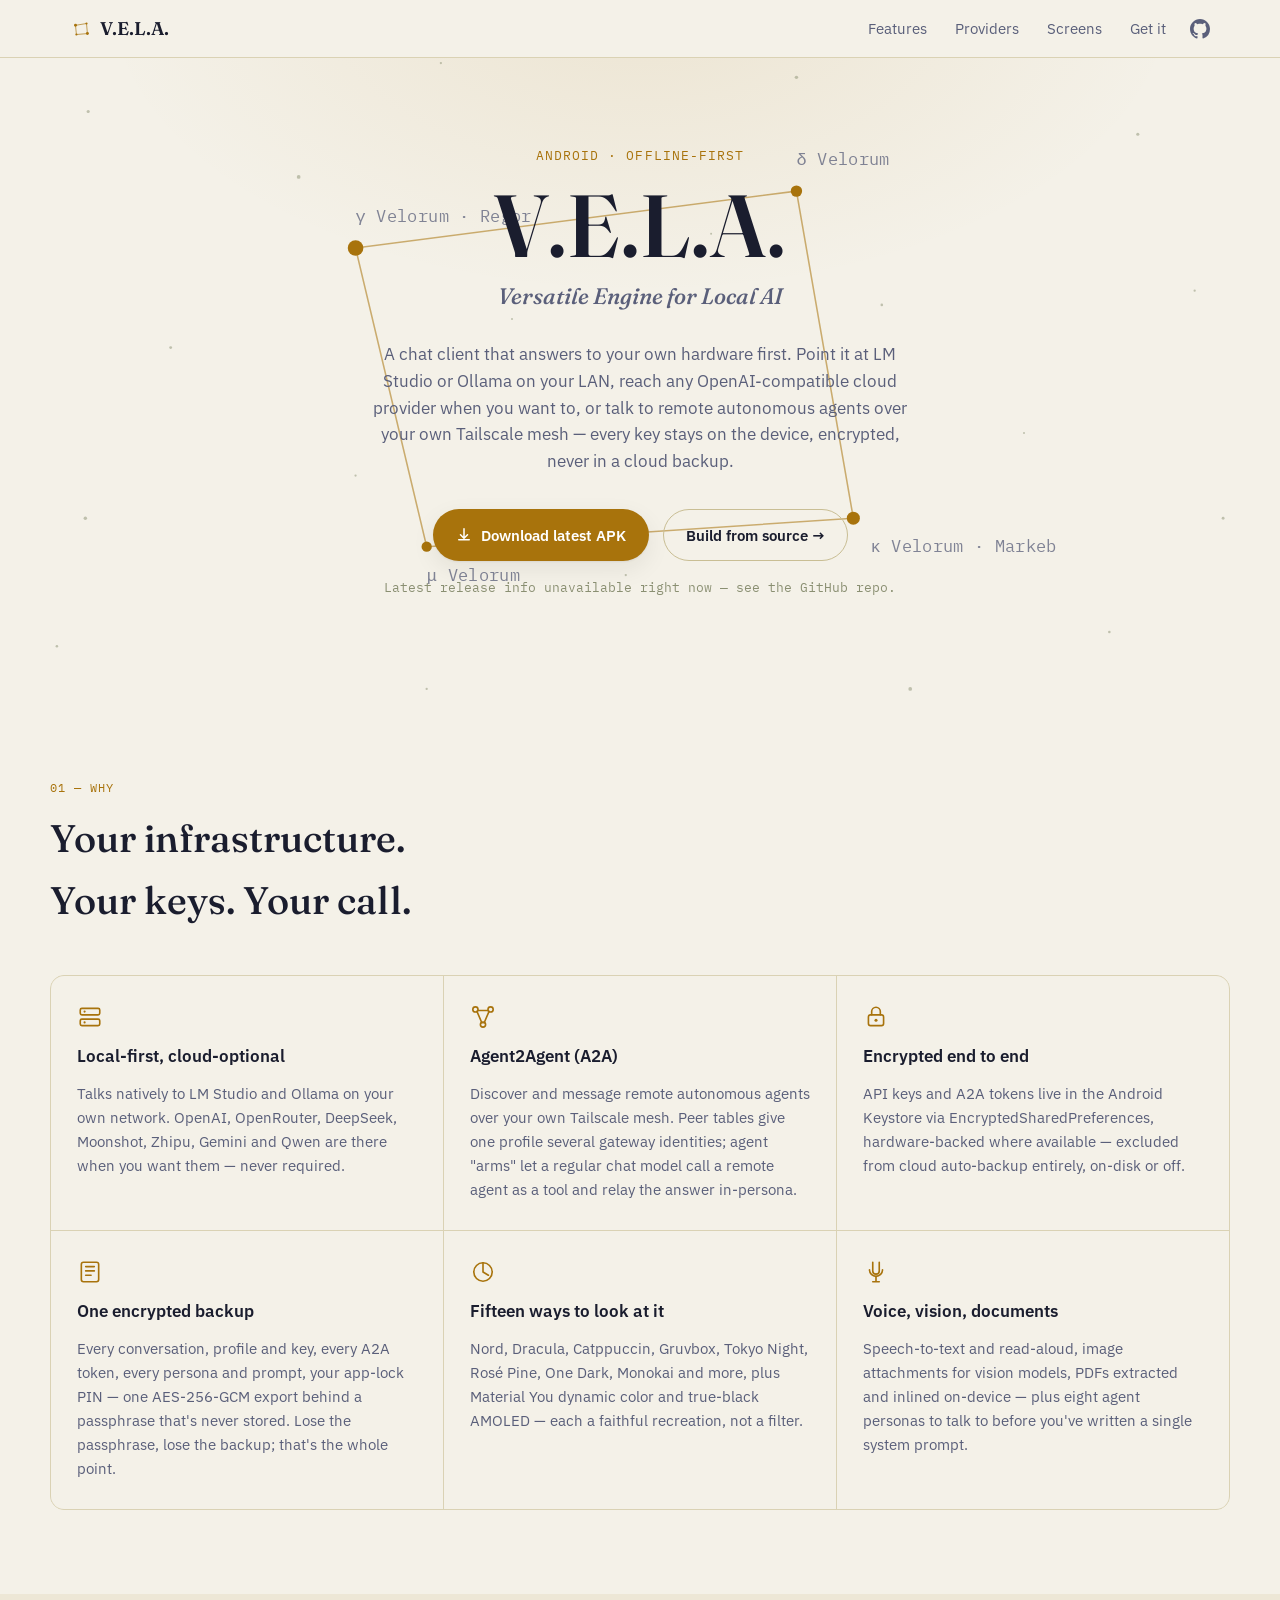
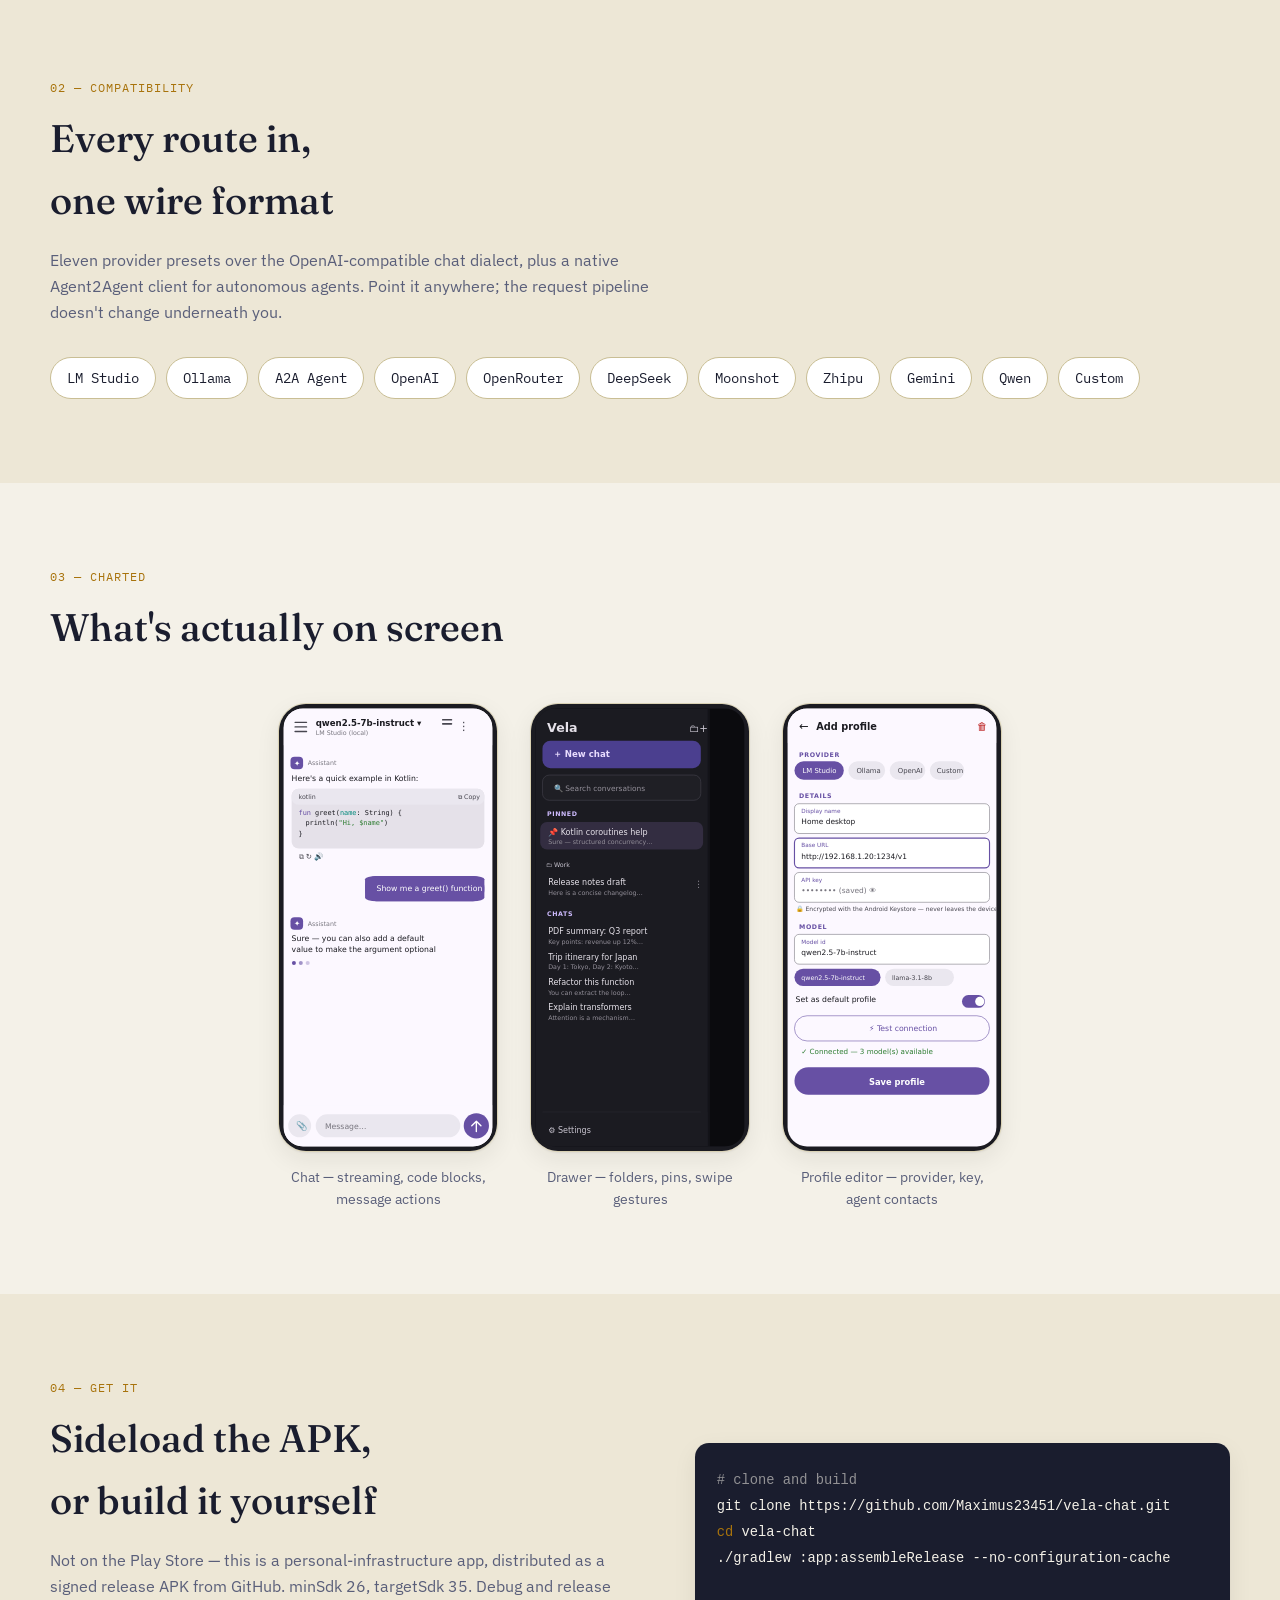
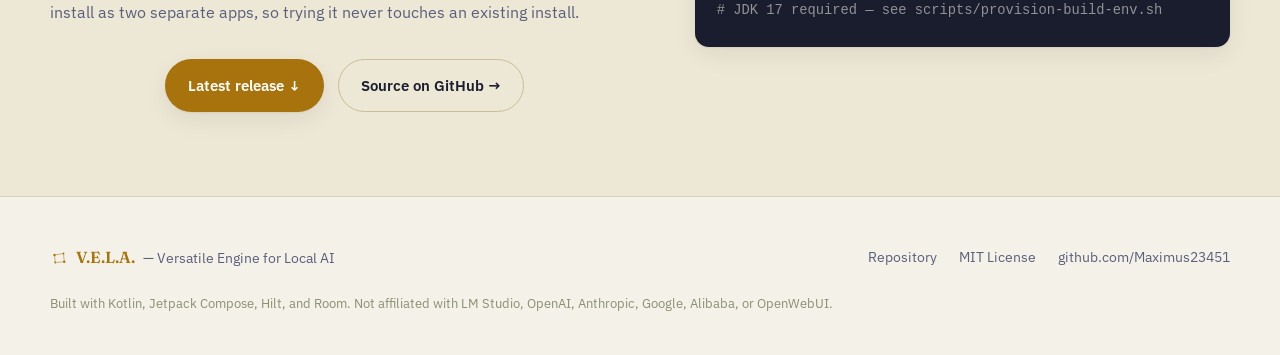
==== index.html @ 3fe71f76 "V.E.L.A. landing page Vanilla HTML/CSS/JS, no framework, no build step. Live GitHub release data fet" ====
<!DOCTYPE html>
<html lang="en">
<head>
<meta charset="UTF-8">
<meta name="viewport" content="width=device-width, initial-scale=1.0">
<title>V.E.L.A.</title>
<meta name="description" content="An offline-first Android chat client for LM Studio, Ollama, and any OpenAI-compatible or Agent2Agent server — with Tailscale mesh discovery and no cloud dependency required.">
<link rel="icon" href="data:image/svg+xml,%3Csvg xmlns='http://www.w3.org/2000/svg' viewBox='0 0 32 32'%3E%3Crect width='32' height='32' rx='7' fill='%230A0E1A'/%3E%3Ccircle cx='9' cy='11' r='2.1' fill='%23E8B84B'/%3E%3Ccircle cx='23' cy='9' r='1.6' fill='%23E8B84B'/%3E%3Ccircle cx='24' cy='22' r='2.1' fill='%23E8B84B'/%3E%3Ccircle cx='10' cy='23' r='1.6' fill='%23E8B84B'/%3E%3Cpath d='M9 11 L23 9 M23 9 L24 22 M24 22 L10 23 M10 23 L9 11' stroke='%23E8B84B' stroke-width='1' opacity='0.7'/%3E%3C/svg%3E">
<link rel="preconnect" href="https://fonts.googleapis.com">
<link rel="preconnect" href="https://fonts.gstatic.com" crossorigin>
<link href="https://fonts.googleapis.com/css2?family=Fraunces:ital,opsz,wght@0,9..144,400;0,9..144,500;0,9..144,600;1,9..144,500&family=IBM+Plex+Sans:wght@400;500;600&family=IBM+Plex+Mono:wght@400;500&display=swap" rel="stylesheet">
<link rel="stylesheet" href="css/style.css">
</head>
<body>

<a class="skip-link" href="#main">Skip to content</a>

<header class="topbar">
  <div class="topbar-inner">
    <a class="wordmark" href="#top">
      <svg viewBox="0 0 24 24" width="22" height="22" aria-hidden="true"><circle cx="6" cy="8" r="1.6" fill="currentColor"/><circle cx="18" cy="6" r="1.2" fill="currentColor"/><circle cx="19" cy="17" r="1.6" fill="currentColor"/><circle cx="7" cy="18" r="1.2" fill="currentColor"/><path d="M6 8 L18 6 M18 6 L19 17 M19 17 L7 18 M7 18 L6 8" stroke="currentColor" stroke-width="0.9" opacity="0.8"/></svg>
      <span>V.E.L.A.</span>
    </a>
    <nav class="topnav" aria-label="Primary">
      <a href="#features">Features</a>
      <a href="#providers">Providers</a>
      <a href="#screens">Screens</a>
      <a href="#get-it">Get it</a>
    </nav>
    <a class="topbar-gh" href="https://github.com/Maximus23451/vela-chat" aria-label="View source on GitHub">
      <svg viewBox="0 0 16 16" width="20" height="20" aria-hidden="true"><path fill="currentColor" d="M8 0C3.58 0 0 3.58 0 8c0 3.54 2.29 6.53 5.47 7.59.4.07.55-.17.55-.38 0-.19-.01-.82-.01-1.49-2.01.37-2.53-.49-2.69-.94-.09-.23-.48-.94-.82-1.13-.28-.15-.68-.52-.01-.53.63-.01 1.08.58 1.23.82.72 1.21 1.87.87 2.33.66.07-.52.28-.87.51-1.07-1.78-.2-3.64-.89-3.64-3.95 0-.87.31-1.59.82-2.15-.08-.2-.36-1.02.08-2.12 0 0 .67-.21 2.2.82.64-.18 1.32-.27 2-.27.68 0 1.36.09 2 .27 1.53-1.04 2.2-.82 2.2-.82.44 1.1.16 1.92.08 2.12.51.56.82 1.27.82 2.15 0 3.07-1.87 3.75-3.65 3.95.29.25.54.73.54 1.48 0 1.07-.01 1.93-.01 2.2 0 .21.15.46.55.38A8.01 8.01 0 0 0 16 8c0-4.42-3.58-8-8-8Z"/></svg>
    </a>
  </div>
</header>

<main id="main">

  <section class="hero" id="top">
    <div class="hero-sky" aria-hidden="true">
      <svg viewBox="0 0 900 560" class="constellation" preserveAspectRatio="xMidYMid slice">
        <g class="bg-stars">
          <circle cx="62" cy="94" r="1.1"/><circle cx="140" cy="48" r="0.9"/><circle cx="210" cy="140" r="1.3"/>
          <circle cx="310" cy="60" r="0.8"/><circle cx="420" cy="30" r="1"/><circle cx="560" cy="70" r="1.2"/>
          <circle cx="700" cy="40" r="0.9"/><circle cx="800" cy="110" r="1.1"/><circle cx="840" cy="220" r="0.8"/>
          <circle cx="120" cy="260" r="1"/><circle cx="60" cy="380" r="1.2"/><circle cx="40" cy="470" r="0.9"/>
          <circle cx="150" cy="510" r="1.1"/><circle cx="300" cy="500" r="0.8"/><circle cx="480" cy="520" r="1"/>
          <circle cx="640" cy="500" r="1.3"/><circle cx="780" cy="460" r="0.9"/><circle cx="860" cy="380" r="1"/>
          <circle cx="500" cy="180" r="0.7"/><circle cx="620" cy="230" r="0.9"/><circle cx="360" cy="240" r="0.7"/>
          <circle cx="250" cy="350" r="0.8"/><circle cx="720" cy="320" r="0.7"/><circle cx="440" cy="420" r="0.8"/>
        </g>
        <g class="asterism">
          <path class="lines" d="M 250 190 L 560 150 L 600 380 L 300 400 Z" />
          <g class="stars">
            <circle cx="250" cy="190" r="5.5" /><text x="250" y="172">γ Velorum · Regor</text>
            <circle cx="560" cy="150" r="4" /><text x="560" y="132">δ Velorum</text>
            <circle cx="600" cy="380" r="4.6" /><text x="612" y="404">κ Velorum · Markeb</text>
            <circle cx="300" cy="400" r="3.6" /><text x="300" y="424">μ Velorum</text>
          </g>
        </g>
      </svg>
    </div>

    <div class="hero-content">
      <p class="eyebrow">Android · offline-first</p>
      <h1>V.E.L.A.</h1>
      <p class="tagline">Versatile Engine for Local AI</p>
      <p class="lede">
        A chat client that answers to your own hardware first. Point it at LM Studio
        or Ollama on your LAN, reach any OpenAI-compatible cloud provider when you
        want to, or talk to remote autonomous agents over your own Tailscale mesh —
        every key stays on the device, encrypted, never in a cloud backup.
      </p>
      <div class="hero-actions">
        <a class="btn btn-primary" id="download-btn" href="https://github.com/Maximus23451/vela-chat/releases/latest">
          <svg viewBox="0 0 16 16" width="16" height="16" aria-hidden="true"><path fill="currentColor" d="M8 1a.75.75 0 0 1 .75.75v7.69l2.22-2.22a.75.75 0 1 1 1.06 1.06l-3.5 3.5a.75.75 0 0 1-1.06 0l-3.5-3.5a.75.75 0 1 1 1.06-1.06l2.22 2.22V1.75A.75.75 0 0 1 8 1ZM2 12.75a.75.75 0 0 1 .75-.75h10.5a.75.75 0 0 1 0 1.5H2.75a.75.75 0 0 1-.75-.75Z"/></svg>
          <span id="download-label">Download latest APK</span>
        </a>
        <a class="btn btn-ghost" href="#get-it">Build from source →</a>
      </div>
      <p class="hero-meta" id="release-meta">Checking latest release…</p>
    </div>
  </section>

  <section class="band" id="features">
    <div class="band-inner">
      <p class="section-eyebrow">01 — Why</p>
      <h2>Your infrastructure. Your keys. Your call.</h2>
      <div class="card-grid">

        <article class="card">
          <svg class="card-icon" viewBox="0 0 24 24" aria-hidden="true"><rect x="3" y="4" width="18" height="6" rx="1.5"/><rect x="3" y="14" width="18" height="6" rx="1.5"/><circle cx="7" cy="7" r="1" fill="currentColor" stroke="none"/><circle cx="7" cy="17" r="1" fill="currentColor" stroke="none"/></svg>
          <h3>Local-first, cloud-optional</h3>
          <p>Talks natively to LM Studio and Ollama on your own network. OpenAI, OpenRouter, DeepSeek, Moonshot, Zhipu, Gemini and Qwen are there when you want them — never required.</p>
        </article>

        <article class="card">
          <svg class="card-icon" viewBox="0 0 24 24" aria-hidden="true"><circle cx="5" cy="5" r="2.4"/><circle cx="19" cy="5" r="2.4"/><circle cx="12" cy="19" r="2.4"/><path d="M7 6 L17 6 M6.5 7 L11 17.5 M17.5 7 L13 17.5"/></svg>
          <h3>Agent2Agent (A2A)</h3>
          <p>Discover and message remote autonomous agents over your own Tailscale mesh. Peer tables give one profile several gateway identities; agent "arms" let a regular chat model call a remote agent as a tool and relay the answer in-persona.</p>
        </article>

        <article class="card">
          <svg class="card-icon" viewBox="0 0 24 24" aria-hidden="true"><rect x="5" y="10" width="14" height="10" rx="2"/><path d="M8 10 V7 a4 4 0 0 1 8 0 v3"/><circle cx="12" cy="15" r="1.4" fill="currentColor" stroke="none"/></svg>
          <h3>Encrypted end to end</h3>
          <p>API keys and A2A tokens live in the Android Keystore via EncryptedSharedPreferences, hardware-backed where available — excluded from cloud auto-backup entirely, on-disk or off.</p>
        </article>

        <article class="card">
          <svg class="card-icon" viewBox="0 0 24 24" aria-hidden="true"><rect x="4" y="3" width="16" height="18" rx="2"/><path d="M8 7 h8 M8 11 h8 M8 15 h5"/></svg>
          <h3>One encrypted backup</h3>
          <p>Every conversation, profile and key, every A2A token, every persona and prompt, your app-lock PIN — one AES-256-GCM export behind a passphrase that's never stored. Lose the passphrase, lose the backup; that's the whole point.</p>
        </article>

        <article class="card">
          <svg class="card-icon" viewBox="0 0 24 24" aria-hidden="true"><circle cx="12" cy="12" r="8.5"/><path d="M12 3.5 V12 L17 15"/></svg>
          <h3>Fifteen ways to look at it</h3>
          <p>Nord, Dracula, Catppuccin, Gruvbox, Tokyo Night, Rosé Pine, One Dark, Monokai and more, plus Material You dynamic color and true-black AMOLED — each a faithful recreation, not a filter.</p>
        </article>

        <article class="card">
          <svg class="card-icon" viewBox="0 0 24 24" aria-hidden="true"><path d="M9 3 v8 a3 3 0 0 0 6 0 V3"/><path d="M12 16 v5 M9 21 h6"/><path d="M6 10 a6 6 0 0 0 12 0"/></svg>
          <h3>Voice, vision, documents</h3>
          <p>Speech-to-text and read-aloud, image attachments for vision models, PDFs extracted and inlined on-device — plus eight agent personas to talk to before you've written a single system prompt.</p>
        </article>

      </div>
    </div>
  </section>

  <section class="band alt" id="providers">
    <div class="band-inner">
      <p class="section-eyebrow">02 — Compatibility</p>
      <h2>Every route in, one wire format</h2>
      <p class="band-lede">Eleven provider presets over the OpenAI-compatible chat dialect, plus a native Agent2Agent client for autonomous agents. Point it anywhere; the request pipeline doesn't change underneath you.</p>
      <ul class="chip-row" id="provider-chips">
        <li>LM Studio</li><li>Ollama</li><li>A2A Agent</li><li>OpenAI</li><li>OpenRouter</li>
        <li>DeepSeek</li><li>Moonshot</li><li>Zhipu</li><li>Gemini</li><li>Qwen</li><li>Custom</li>
      </ul>
    </div>
  </section>

  <section class="band" id="screens">
    <div class="band-inner">
      <p class="section-eyebrow">03 — Charted</p>
      <h2>What's actually on screen</h2>
      <div class="phone-row">
        <figure class="phone">
          <div class="phone-frame" aria-hidden="true"></div>
          <img src="assets/chat.svg" alt="Chat screen: streaming assistant reply with a syntax-highlighted code block, message actions, and a composer with attachment and prompt-library buttons.">
          <figcaption>Chat — streaming, code blocks, message actions</figcaption>
        </figure>
        <figure class="phone">
          <img src="assets/drawer.svg" alt="Conversation drawer showing folders, pinned chats, and swipe-to-archive gestures.">
          <figcaption>Drawer — folders, pins, swipe gestures</figcaption>
        </figure>
        <figure class="phone">
          <img src="assets/profile-editor.svg" alt="API profile editor with provider picker, base URL, API key field, and A2A agent contacts section.">
          <figcaption>Profile editor — provider, key, agent contacts</figcaption>
        </figure>
      </div>
    </div>
  </section>

  <section class="band alt" id="get-it">
    <div class="band-inner get-it-inner">
      <div>
        <p class="section-eyebrow">04 — Get it</p>
        <h2>Sideload the APK, or build it yourself</h2>
        <p class="band-lede">
          Not on the Play Store — this is a personal-infrastructure app, distributed as a
          signed release APK from GitHub. minSdk 26, targetSdk 35. Debug and release
          install as two separate apps, so trying it never touches an existing install.
        </p>
        <div class="hero-actions">
          <a class="btn btn-primary" href="https://github.com/Maximus23451/vela-chat/releases/latest">Latest release ↓</a>
          <a class="btn btn-ghost" href="https://github.com/Maximus23451/vela-chat">Source on GitHub →</a>
        </div>
      </div>
      <pre class="terminal" aria-label="Build from source"><code><span class="c-comment"># clone and build</span>
git clone https://github.com/Maximus23451/vela-chat.git
<span class="c-cmd">cd</span> vela-chat
./gradlew :app:assembleRelease --no-configuration-cache

<span class="c-comment"># JDK 17 required — see scripts/provision-build-env.sh</span></code></pre>
    </div>
  </section>

</main>

<footer class="site-footer">
  <div class="footer-inner">
    <div class="footer-brand">
      <svg viewBox="0 0 24 24" width="18" height="18" aria-hidden="true"><circle cx="6" cy="8" r="1.6" fill="currentColor"/><circle cx="18" cy="6" r="1.2" fill="currentColor"/><circle cx="19" cy="17" r="1.6" fill="currentColor"/><circle cx="7" cy="18" r="1.2" fill="currentColor"/><path d="M6 8 L18 6 M18 6 L19 17 M19 17 L7 18 M7 18 L6 8" stroke="currentColor" stroke-width="0.9" opacity="0.8"/></svg>
      <span>V.E.L.A.</span>
      <span class="footer-dim">— Versatile Engine for Local AI</span>
    </div>
    <div class="footer-links">
      <a href="https://github.com/Maximus23451/vela-chat">Repository</a>
      <a href="https://github.com/Maximus23451/vela-chat/blob/main/LICENSE">MIT License</a>
      <a href="https://github.com/Maximus23451">github.com/Maximus23451</a>
    </div>
  </div>
  <p class="footer-fine">Built with Kotlin, Jetpack Compose, Hilt, and Room. Not affiliated with LM Studio, OpenAI, Anthropic, Google, Alibaba, or OpenWebUI.</p>
</footer>

<script src="js/main.js"></script>
</body>
</html>
---- css/style.css ----
/* ============================================================
   V.E.L.A. — tokens
   Concept: Vela is the constellation "The Sails" (southern sky,
   part of the old Argo Navis). Dark = night-sky viewing.
   Light = a printed star atlas on aged parchment. Same chart,
   two ways to read it.
   ============================================================ */

:root {
  /* -- light (parchment atlas) -- */
  --bg: #F4F1E8;
  --surface: #FFFFFF;
  --surface-2: #EDE7D6;
  --ink: #1A1D2E;
  --ink-dim: #5A5F7A;
  --ink-faint: #8A8F72;
  --accent: #A8730C;
  --accent-ink: #FFFFFF;
  --line: #DAD2B4;
  --line-strong: #C9BE94;
  --good: #23785F;
  --shadow: 0 1px 2px rgba(30, 24, 8, 0.06), 0 8px 24px rgba(30, 24, 8, 0.07);

  --font-display: "Fraunces", "Iowan Old Style", "Palatino Linotype", serif;
  --font-body: "IBM Plex Sans", -apple-system, "Segoe UI", sans-serif;
  --font-mono: "IBM Plex Mono", ui-monospace, "SFMono-Regular", Menlo, monospace;

  --measure: 64ch;
  --radius: 14px;
  --radius-sm: 8px;
}

@media (prefers-color-scheme: dark) {
  :root:not([data-theme="light"]) {
    --bg: #0A0E1A;
    --surface: #10142450;
    --surface-2: #1B2140;
    --ink: #E9EAF3;
    --ink-dim: #9CA2C0;
    --ink-faint: #6b7093;
    --accent: #E8B84B;
    --accent-ink: #221704;
    --line: #262C4C;
    --line-strong: #333B66;
    --good: #6FD6BE;
    --shadow: 0 1px 2px rgba(0, 0, 0, 0.3), 0 12px 32px rgba(0, 0, 0, 0.45);
  }
}

:root[data-theme="dark"] {
  --bg: #0A0E1A;
  --surface: #10142450;
  --surface-2: #1B2140;
  --ink: #E9EAF3;
  --ink-dim: #9CA2C0;
  --ink-faint: #6b7093;
  --accent: #E8B84B;
  --accent-ink: #221704;
  --line: #262C4C;
  --line-strong: #333B66;
  --good: #6FD6BE;
  --shadow: 0 1px 2px rgba(0, 0, 0, 0.3), 0 12px 32px rgba(0, 0, 0, 0.45);
}

/* ============================================================
   Reset & base
   ============================================================ */

* { box-sizing: border-box; }
html { scroll-behavior: smooth; }
@media (prefers-reduced-motion: reduce) {
  html { scroll-behavior: auto; }
  * { animation-duration: 0.01ms !important; animation-iteration-count: 1 !important; transition-duration: 0.01ms !important; }
}

body {
  margin: 0;
  background: var(--bg);
  color: var(--ink);
  font-family: var(--font-body);
  font-size: 16px;
  line-height: 1.6;
  -webkit-font-smoothing: antialiased;
}

img { max-width: 100%; display: block; }
a { color: inherit; }

h1, h2, h3 { font-family: var(--font-display); text-wrap: balance; margin: 0; }
p { margin: 0; }

.skip-link {
  position: absolute; left: -999px; top: 0;
  background: var(--accent); color: var(--accent-ink);
  padding: 10px 16px; border-radius: 0 0 8px 0; z-index: 100;
}
.skip-link:focus { left: 0; }

:focus-visible { outline: 2px solid var(--accent); outline-offset: 3px; }

/* ============================================================
   Top bar
   ============================================================ */

.topbar {
  position: sticky; top: 0; z-index: 50;
  background: color-mix(in srgb, var(--bg) 86%, transparent);
  backdrop-filter: blur(10px);
  border-bottom: 1px solid var(--line);
}
.topbar-inner {
  max-width: 1180px; margin: 0 auto;
  padding: 14px 20px;
  display: flex; align-items: center; gap: 24px;
}
.wordmark {
  display: flex; align-items: center; gap: 8px;
  font-family: var(--font-display); font-weight: 600; font-size: 1.15rem;
  text-decoration: none; color: var(--ink);
  margin-right: auto;
}
.wordmark svg { color: var(--accent); }
.topnav { display: flex; gap: 28px; font-size: 0.92rem; }
.topnav a { text-decoration: none; color: var(--ink-dim); transition: color 0.15s; }
.topnav a:hover { color: var(--accent); }
.topbar-gh { color: var(--ink-dim); display: flex; transition: color 0.15s; }
.topbar-gh:hover { color: var(--accent); }

@media (max-width: 700px) {
  .topnav { display: none; }
}

/* ============================================================
   Hero
   ============================================================ */

.hero {
  position: relative;
  overflow: hidden;
  padding: 88px 20px 96px;
  background:
    radial-gradient(ellipse 900px 500px at 50% -10%, color-mix(in srgb, var(--accent) 10%, transparent), transparent 60%),
    var(--bg);
}

.hero-sky {
  position: absolute; inset: 0;
  pointer-events: none;
}
.constellation { width: 100%; height: 100%; display: block; }
.bg-stars circle { fill: var(--ink-faint); opacity: 0.5; }
.asterism .lines {
  fill: none; stroke: var(--accent); stroke-width: 1.1;
  opacity: 0.55; stroke-linejoin: round;
}
.asterism .stars circle { fill: var(--accent); }
.asterism .stars text {
  font-family: var(--font-mono); font-size: 12px; fill: var(--ink-dim);
  opacity: 0.75; letter-spacing: 0.02em;
}
@media (prefers-reduced-motion: no-preference) {
  .asterism .stars circle { animation: twinkle 4.5s ease-in-out infinite; }
  .asterism .stars circle:nth-of-type(2) { animation-delay: 0.7s; }
  .asterism .stars circle:nth-of-type(3) { animation-delay: 1.4s; }
  .asterism .stars circle:nth-of-type(4) { animation-delay: 2.1s; }
}
@keyframes twinkle { 0%, 100% { opacity: 1; } 50% { opacity: 0.55; } }

@media (max-width: 700px) {
  .asterism .stars text { display: none; }
}

.hero-content {
  position: relative;
  max-width: 640px; margin: 0 auto; text-align: center;
}
.eyebrow {
  font-family: var(--font-mono); font-size: 0.8rem; letter-spacing: 0.08em;
  text-transform: uppercase; color: var(--accent); margin-bottom: 14px;
}
.hero-content h1 {
  font-size: clamp(3rem, 9vw, 5.5rem);
  font-weight: 600; letter-spacing: 0.01em;
  line-height: 1;
}
.tagline {
  font-family: var(--font-display); font-style: italic; font-weight: 500;
  font-size: clamp(1.1rem, 2.6vw, 1.4rem);
  color: var(--ink-dim); margin-top: 10px;
}
.lede {
  margin: 26px auto 0; max-width: 54ch;
  font-size: 1.05rem; color: var(--ink-dim);
}
.hero-actions {
  display: flex; gap: 14px; justify-content: center; flex-wrap: wrap;
  margin-top: 34px;
}
.hero-meta {
  margin-top: 16px; font-family: var(--font-mono); font-size: 0.82rem;
  color: var(--ink-faint);
}

/* ============================================================
   Buttons
   ============================================================ */

.btn {
  display: inline-flex; align-items: center; gap: 9px;
  padding: 13px 22px; border-radius: 999px;
  font-family: var(--font-body); font-weight: 600; font-size: 0.95rem;
  text-decoration: none; border: 1px solid transparent;
  transition: transform 0.12s ease, box-shadow 0.12s ease, background 0.15s;
}
.btn:hover { transform: translateY(-1px); }
.btn-primary {
  background: var(--accent); color: var(--accent-ink);
  box-shadow: var(--shadow);
}
.btn-primary:hover { box-shadow: 0 4px 14px color-mix(in srgb, var(--accent) 45%, transparent); }
.btn-ghost {
  background: transparent; color: var(--ink); border-color: var(--line-strong);
}
.btn-ghost:hover { border-color: var(--accent); color: var(--accent); }

/* ============================================================
   Bands / sections
   ============================================================ */

.band { padding: 84px 20px; }
.band.alt { background: var(--surface-2); }
.band-inner { max-width: 1180px; margin: 0 auto; }
.get-it-inner {
  display: grid; grid-template-columns: 1.1fr 1fr; gap: 56px; align-items: center;
}
@media (max-width: 860px) {
  .get-it-inner { grid-template-columns: 1fr; }
}

.section-eyebrow {
  font-family: var(--font-mono); font-size: 0.78rem; letter-spacing: 0.08em;
  text-transform: uppercase; color: var(--accent); margin: 0 0 10px;
}
.band h2 {
  font-size: clamp(1.7rem, 3.4vw, 2.4rem); font-weight: 500;
  max-width: 22ch;
}
.band-lede {
  margin-top: 16px; max-width: var(--measure); color: var(--ink-dim); font-size: 1.02rem;
}

/* ============================================================
   Feature cards
   ============================================================ */

.card-grid {
  margin-top: 44px;
  display: grid; grid-template-columns: repeat(3, 1fr); gap: 1px;
  background: var(--line);
  border: 1px solid var(--line);
  border-radius: var(--radius);
  overflow: hidden;
}
@media (max-width: 900px) { .card-grid { grid-template-columns: repeat(2, 1fr); } }
@media (max-width: 600px) { .card-grid { grid-template-columns: 1fr; } }

.card {
  background: var(--bg);
  padding: 28px 26px;
  display: flex; flex-direction: column; gap: 12px;
}
.card-icon {
  width: 26px; height: 26px;
  color: var(--accent);
  fill: none; stroke: currentColor; stroke-width: 1.5;
  stroke-linecap: round; stroke-linejoin: round;
}
.card h3 { font-size: 1.08rem; font-weight: 600; font-family: var(--font-body); }
.card p { color: var(--ink-dim); font-size: 0.94rem; }

/* ============================================================
   Provider chips
   ============================================================ */

.chip-row {
  list-style: none; margin: 32px 0 0; padding: 0;
  display: flex; flex-wrap: wrap; gap: 10px;
}
.chip-row li {
  font-family: var(--font-mono); font-size: 0.86rem;
  padding: 9px 16px; border-radius: 999px;
  background: var(--surface); border: 1px solid var(--line-strong);
  color: var(--ink);
}

/* ============================================================
   Phone screenshots
   ============================================================ */

.phone-row {
  margin-top: 44px;
  display: flex; gap: 32px; justify-content: center; flex-wrap: wrap;
}
.phone {
  margin: 0; width: min(220px, 42vw);
  text-align: center;
}
.phone img {
  border-radius: 28px; box-shadow: var(--shadow);
  border: 1px solid var(--line);
}
.phone figcaption {
  margin-top: 14px; font-size: 0.86rem; color: var(--ink-dim);
}

/* ============================================================
   Terminal block
   ============================================================ */

.terminal {
  background: var(--ink); color: var(--bg);
  border-radius: var(--radius); padding: 24px 22px;
  font-family: var(--font-mono); font-size: 0.86rem; line-height: 1.75;
  overflow-x: auto; box-shadow: var(--shadow);
  margin: 0;
}
.terminal .c-comment { opacity: 0.55; }
.terminal .c-cmd { color: var(--accent); }

/* ============================================================
   Footer
   ============================================================ */

.site-footer {
  padding: 48px 20px 40px;
  border-top: 1px solid var(--line);
}
.footer-inner {
  max-width: 1180px; margin: 0 auto;
  display: flex; justify-content: space-between; align-items: center;
  flex-wrap: wrap; gap: 16px;
}
.footer-brand {
  display: flex; align-items: center; gap: 8px;
  font-family: var(--font-display); font-weight: 600;
  color: var(--accent);
}
.footer-brand svg { color: var(--accent); }
.footer-dim { color: var(--ink-dim); font-family: var(--font-body); font-weight: 400; font-size: 0.9rem; }
.footer-links { display: flex; gap: 22px; font-size: 0.88rem; flex-wrap: wrap; }
.footer-links a { text-decoration: none; color: var(--ink-dim); }
.footer-links a:hover { color: var(--accent); }
.footer-fine {
  max-width: 1180px; margin: 24px auto 0;
  font-size: 0.8rem; color: var(--ink-faint);
}
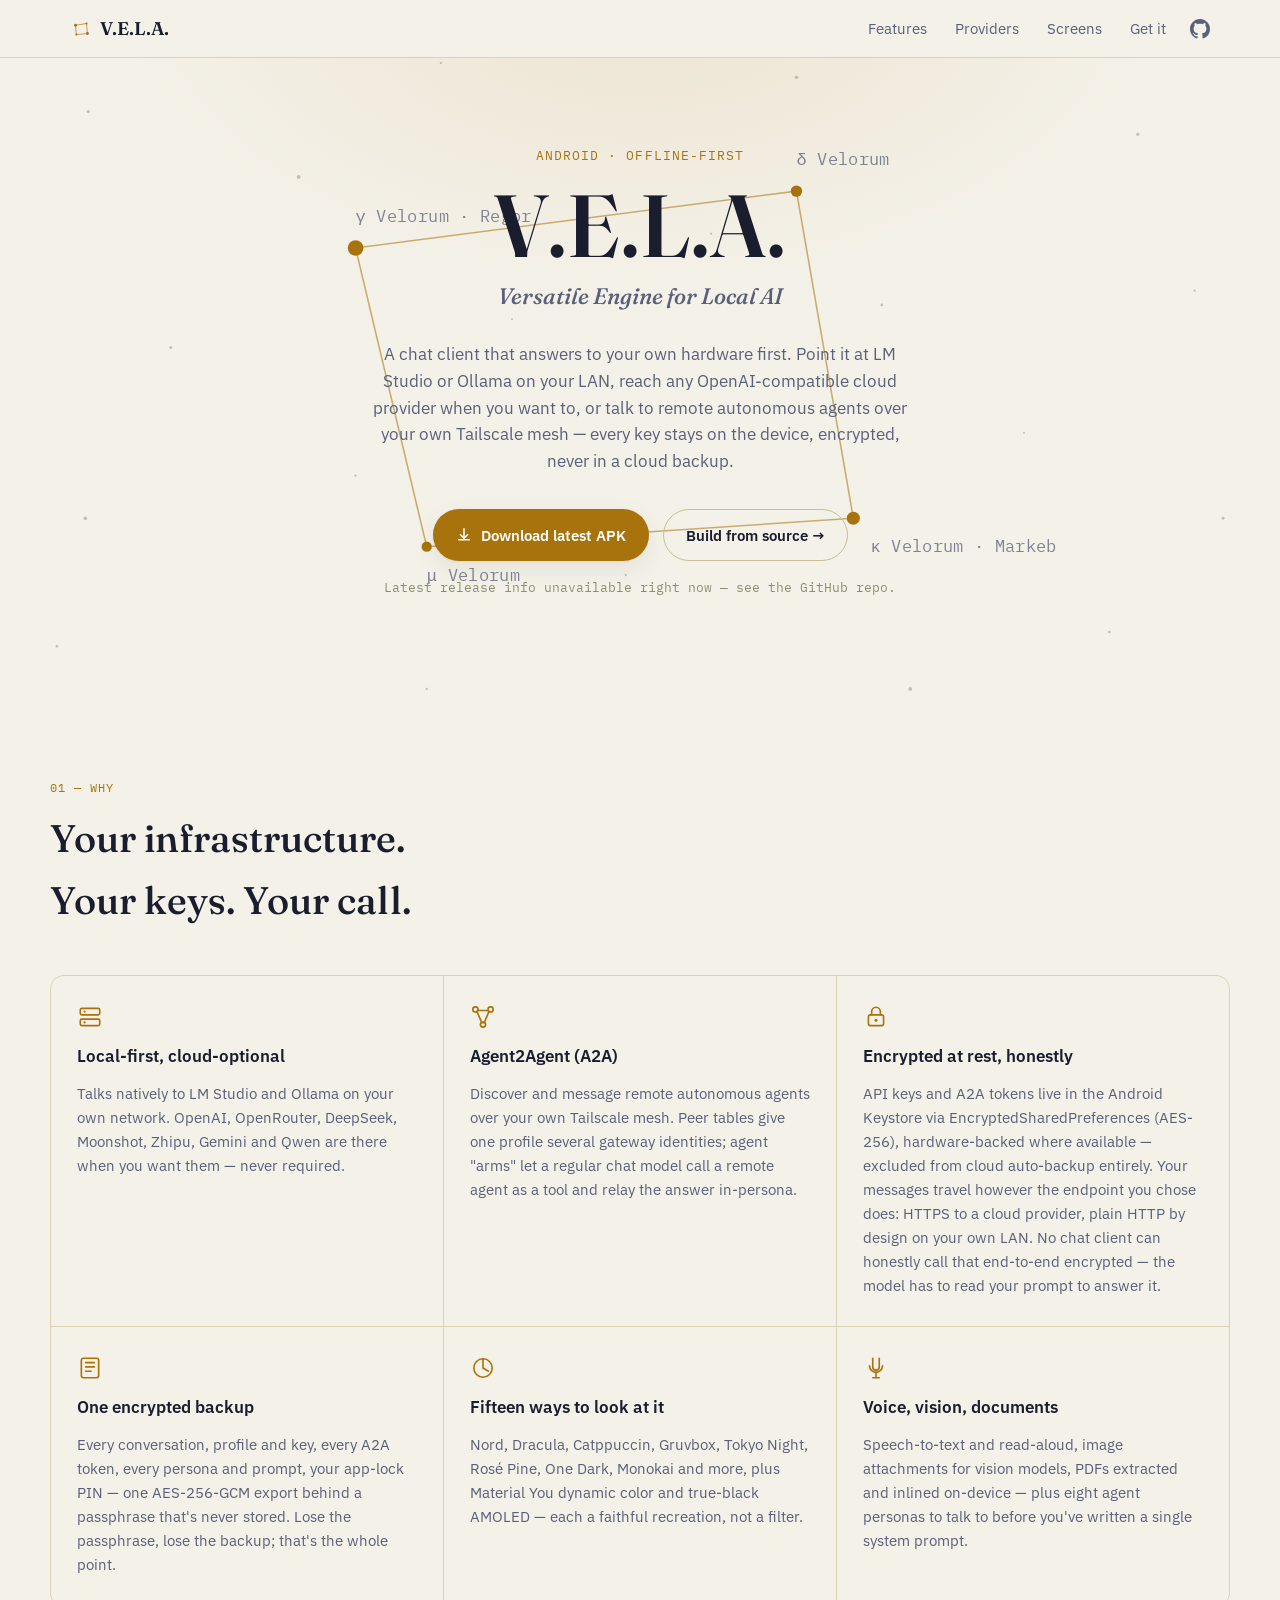
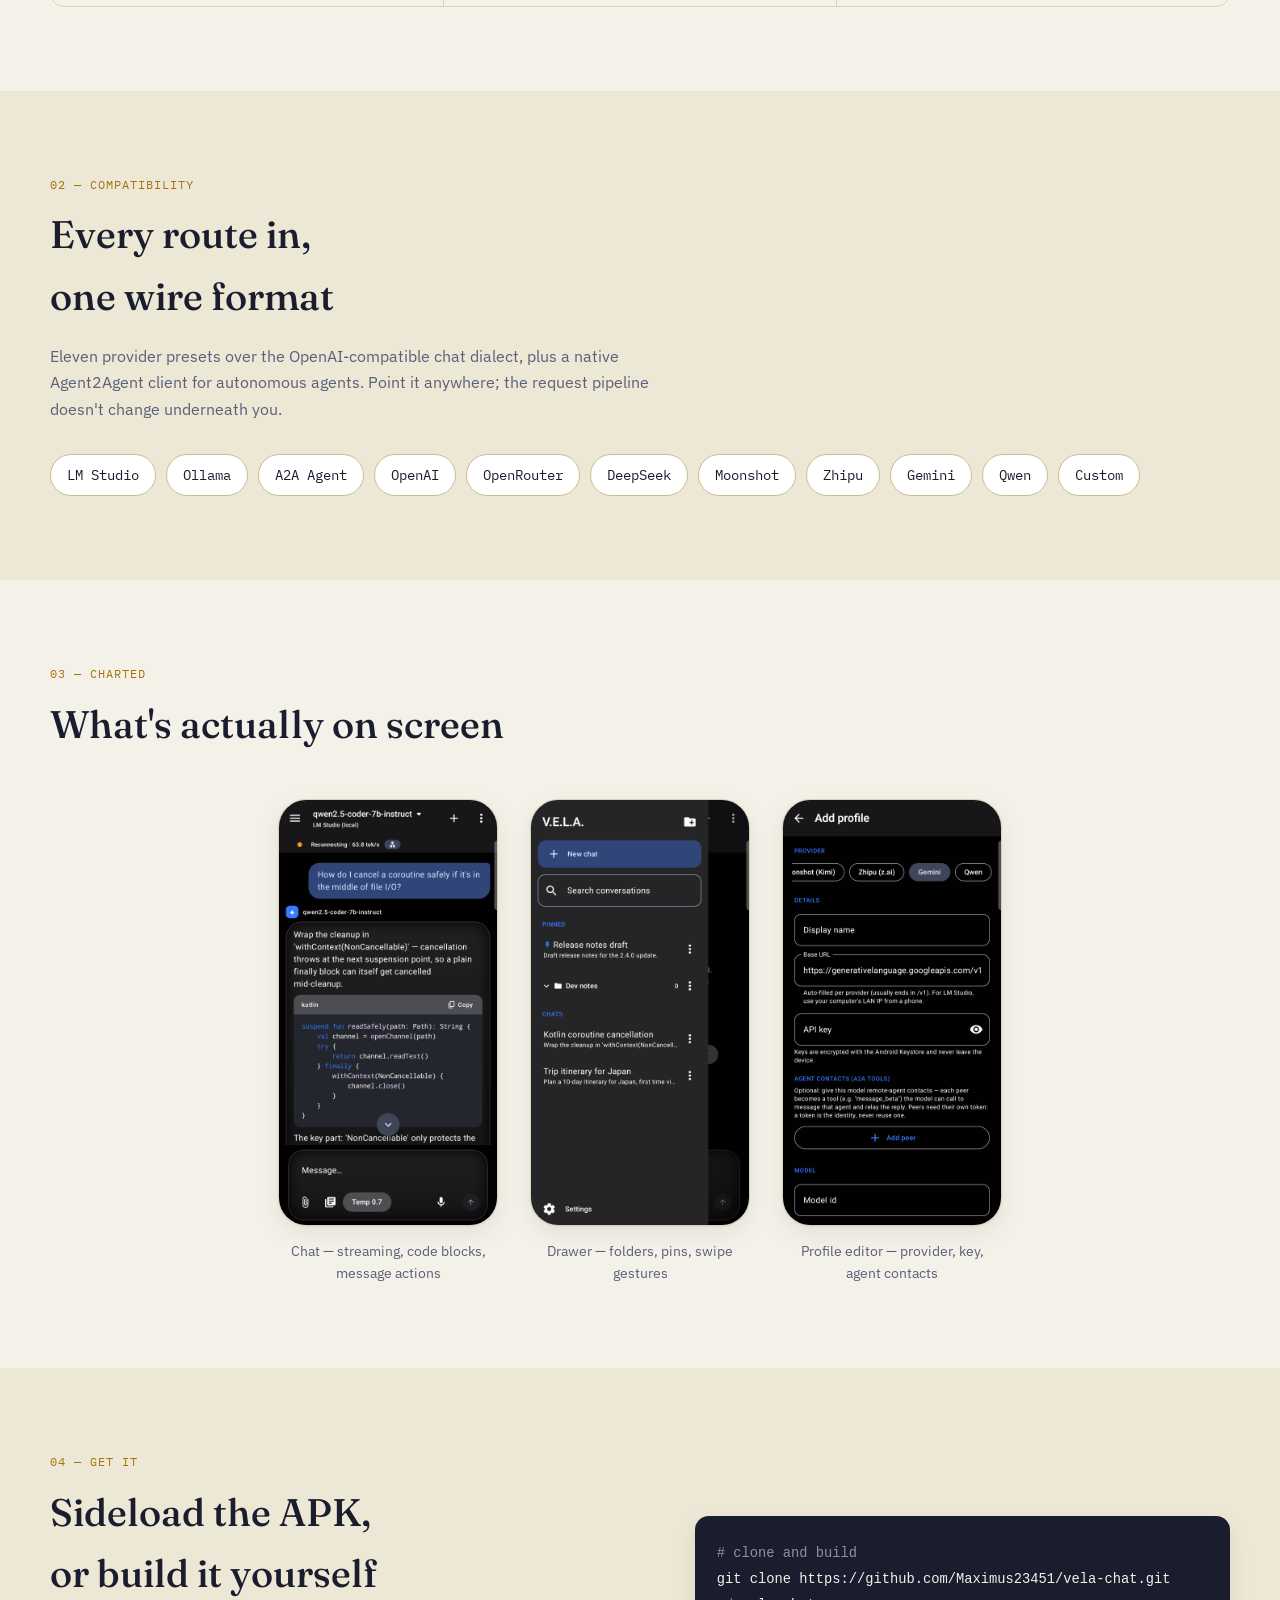
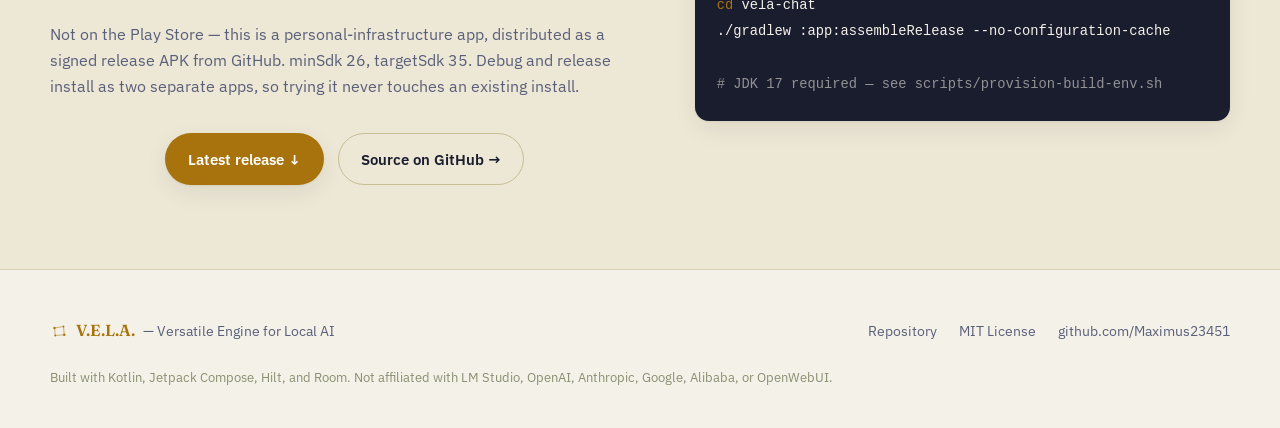
==== commit 1f87f3b5: "Replace mockup SVGs with real screenshots, fix encryption copy The "Encrypted end to end" claim was " ====
--- a/index.html
+++ b/index.html
@@ -101,8 +101,8 @@
 
         <article class="card">
           <svg class="card-icon" viewBox="0 0 24 24" aria-hidden="true"><rect x="5" y="10" width="14" height="10" rx="2"/><path d="M8 10 V7 a4 4 0 0 1 8 0 v3"/><circle cx="12" cy="15" r="1.4" fill="currentColor" stroke="none"/></svg>
-          <h3>Encrypted end to end</h3>
-          <p>API keys and A2A tokens live in the Android Keystore via EncryptedSharedPreferences, hardware-backed where available — excluded from cloud auto-backup entirely, on-disk or off.</p>
+          <h3>Encrypted at rest, honestly</h3>
+          <p>API keys and A2A tokens live in the Android Keystore via EncryptedSharedPreferences (AES-256), hardware-backed where available — excluded from cloud auto-backup entirely. Your messages travel however the endpoint you chose does: HTTPS to a cloud provider, plain HTTP by design on your own LAN. No chat client can honestly call that end-to-end encrypted — the model has to read your prompt to answer it.</p>
         </article>
 
         <article class="card">
@@ -145,16 +145,15 @@
       <h2>What's actually on screen</h2>
       <div class="phone-row">
         <figure class="phone">
-          <div class="phone-frame" aria-hidden="true"></div>
-          <img src="assets/chat.svg" alt="Chat screen: streaming assistant reply with a syntax-highlighted code block, message actions, and a composer with attachment and prompt-library buttons.">
+          <img src="assets/chat.png" alt="Chat screen showing a streaming assistant reply with a syntax-highlighted Kotlin code block, above a composer with attachment, prompt-library, and temperature controls.">
           <figcaption>Chat — streaming, code blocks, message actions</figcaption>
         </figure>
         <figure class="phone">
-          <img src="assets/drawer.svg" alt="Conversation drawer showing folders, pinned chats, and swipe-to-archive gestures.">
+          <img src="assets/drawer.png" alt="Conversation drawer showing a pinned chat, a folder, and recent conversations.">
           <figcaption>Drawer — folders, pins, swipe gestures</figcaption>
         </figure>
         <figure class="phone">
-          <img src="assets/profile-editor.svg" alt="API profile editor with provider picker, base URL, API key field, and A2A agent contacts section.">
+          <img src="assets/profile-editor.png" alt="API profile editor with the provider picker open on Gemini, the auto-filled Google endpoint, an API key field, and the A2A agent contacts section.">
           <figcaption>Profile editor — provider, key, agent contacts</figcaption>
         </figure>
       </div>
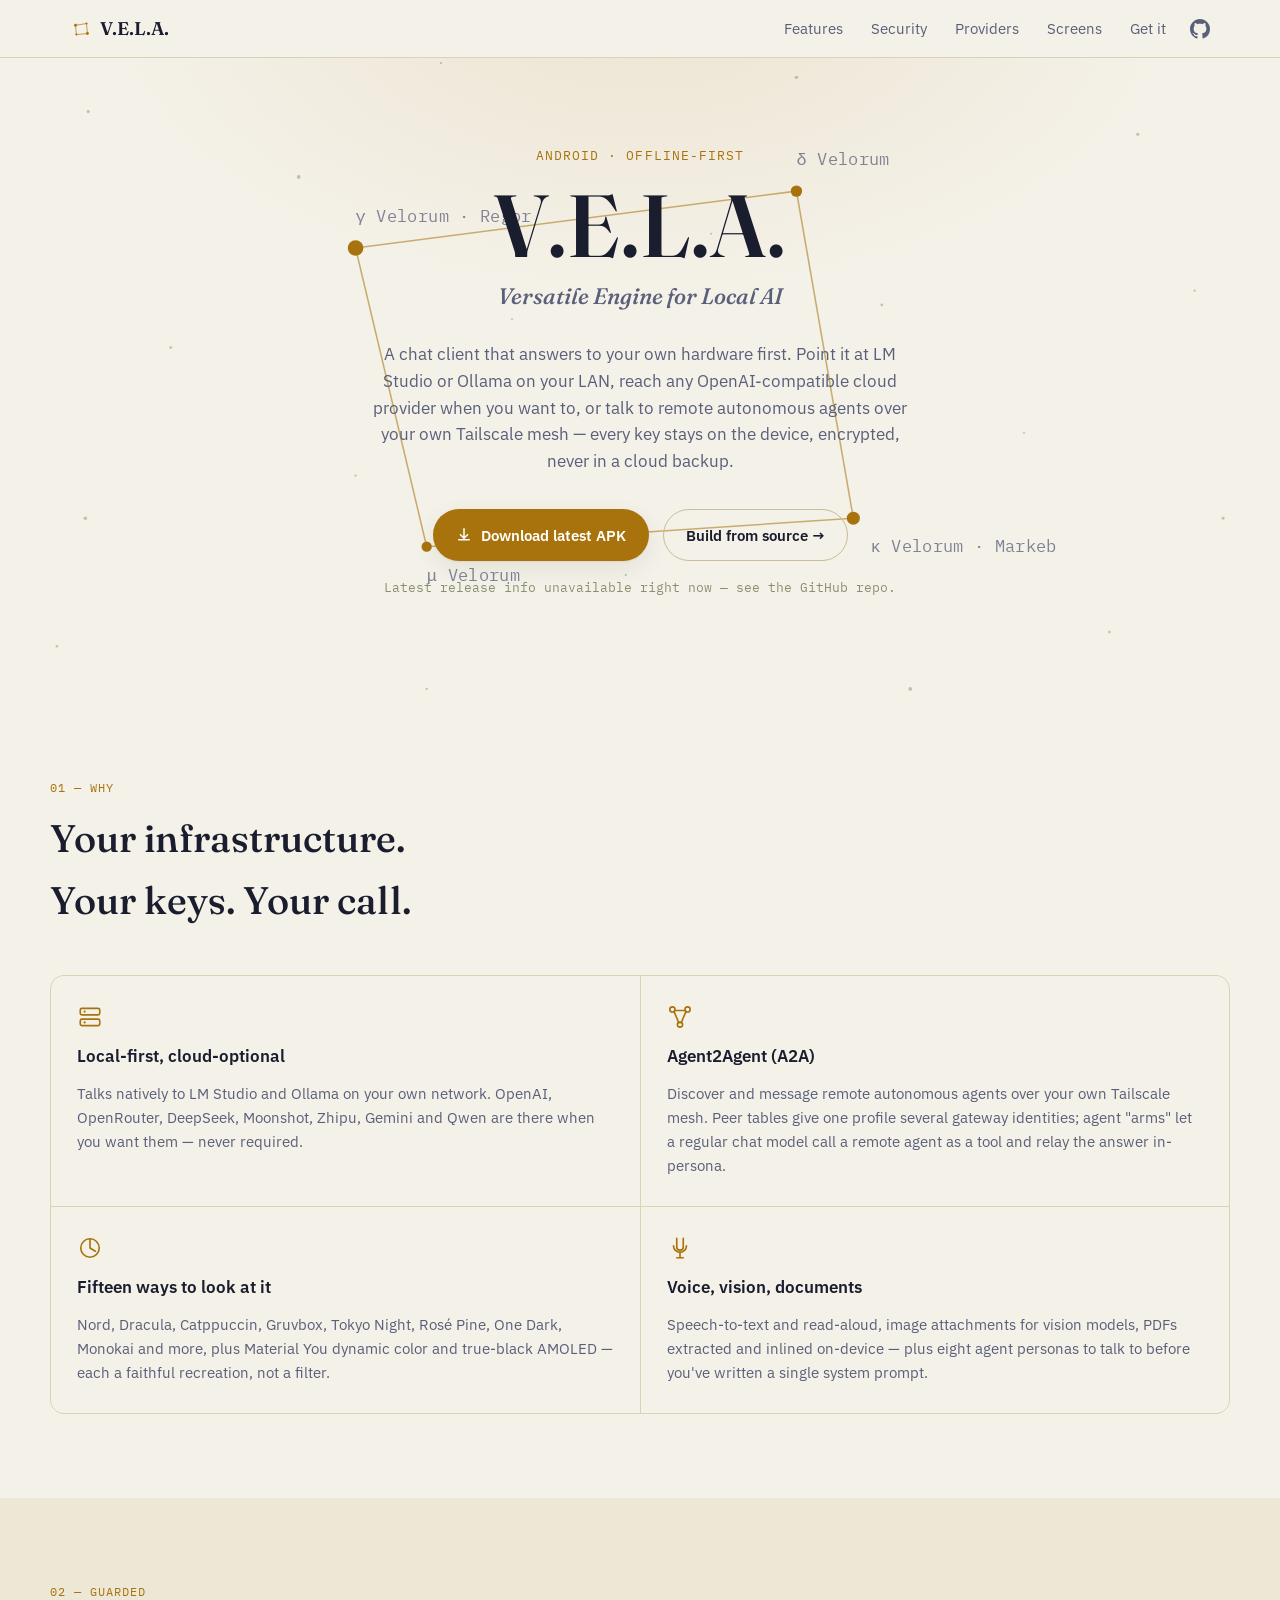
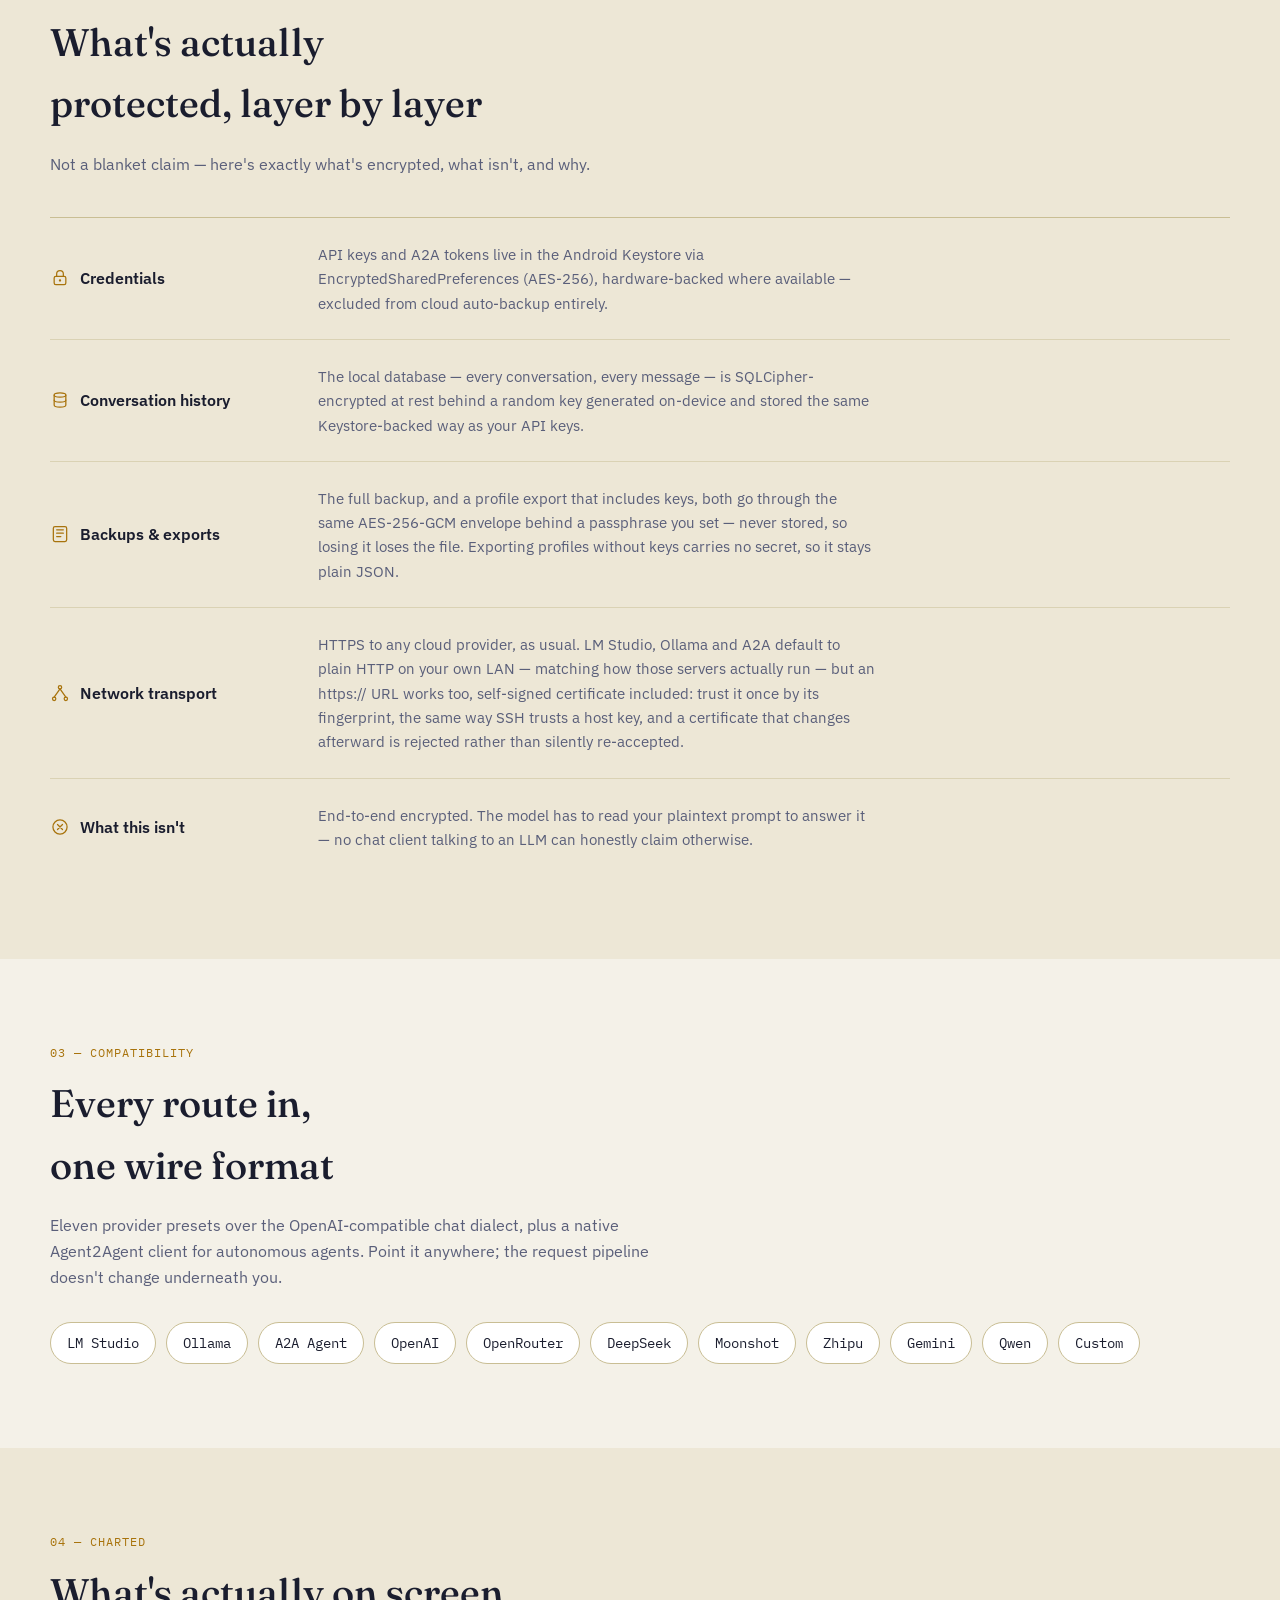
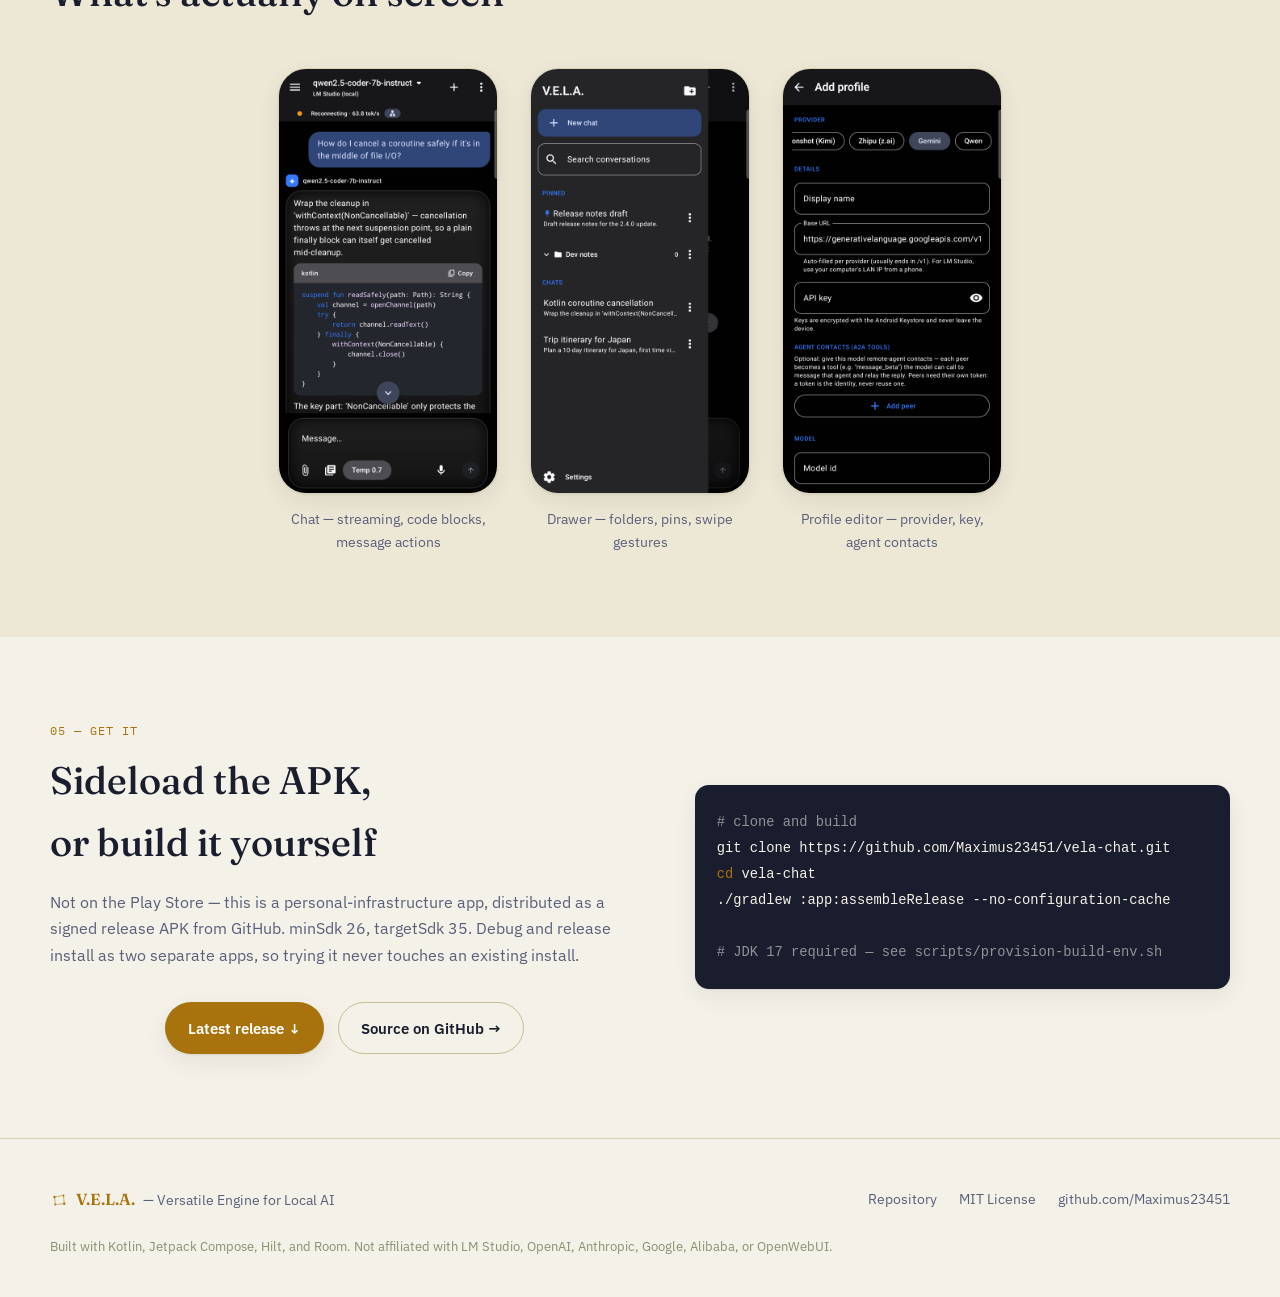
==== commit 98ed6b9a: "Give security its own section instead of two crowded feature cards Pulled "Encrypted at rest" and "O" ====
--- a/index.html
+++ b/index.html
@@ -23,6 +23,7 @@
     </a>
     <nav class="topnav" aria-label="Primary">
       <a href="#features">Features</a>
+      <a href="#security">Security</a>
       <a href="#providers">Providers</a>
       <a href="#screens">Screens</a>
       <a href="#get-it">Get it</a>
@@ -100,18 +101,6 @@
         </article>
 
         <article class="card">
-          <svg class="card-icon" viewBox="0 0 24 24" aria-hidden="true"><rect x="5" y="10" width="14" height="10" rx="2"/><path d="M8 10 V7 a4 4 0 0 1 8 0 v3"/><circle cx="12" cy="15" r="1.4" fill="currentColor" stroke="none"/></svg>
-          <h3>Encrypted at rest, honestly</h3>
-          <p>API keys and A2A tokens live in the Android Keystore via EncryptedSharedPreferences (AES-256), hardware-backed where available — excluded from cloud auto-backup entirely. Your messages travel however the endpoint you chose does: HTTPS to a cloud provider, plain HTTP by design on your own LAN. No chat client can honestly call that end-to-end encrypted — the model has to read your prompt to answer it.</p>
-        </article>
-
-        <article class="card">
-          <svg class="card-icon" viewBox="0 0 24 24" aria-hidden="true"><rect x="4" y="3" width="16" height="18" rx="2"/><path d="M8 7 h8 M8 11 h8 M8 15 h5"/></svg>
-          <h3>One encrypted backup</h3>
-          <p>Every conversation, profile and key, every A2A token, every persona and prompt, your app-lock PIN — one AES-256-GCM export behind a passphrase that's never stored. Lose the passphrase, lose the backup; that's the whole point.</p>
-        </article>
-
-        <article class="card">
           <svg class="card-icon" viewBox="0 0 24 24" aria-hidden="true"><circle cx="12" cy="12" r="8.5"/><path d="M12 3.5 V12 L17 15"/></svg>
           <h3>Fifteen ways to look at it</h3>
           <p>Nord, Dracula, Catppuccin, Gruvbox, Tokyo Night, Rosé Pine, One Dark, Monokai and more, plus Material You dynamic color and true-black AMOLED — each a faithful recreation, not a filter.</p>
@@ -127,9 +116,54 @@
     </div>
   </section>
 
-  <section class="band alt" id="providers">
-    <div class="band-inner">
-      <p class="section-eyebrow">02 — Compatibility</p>
+  <section class="band alt" id="security">
+    <div class="band-inner">
+      <p class="section-eyebrow">02 — Guarded</p>
+      <h2>What's actually protected, layer by layer</h2>
+      <p class="band-lede">Not a blanket claim — here's exactly what's encrypted, what isn't, and why.</p>
+      <div class="security-matrix">
+        <div class="security-row">
+          <div class="security-what">
+            <svg class="card-icon" viewBox="0 0 24 24" aria-hidden="true"><rect x="5" y="10" width="14" height="10" rx="2"/><path d="M8 10 V7 a4 4 0 0 1 8 0 v3"/><circle cx="12" cy="15" r="1.4" fill="currentColor" stroke="none"/></svg>
+            <h3>Credentials</h3>
+          </div>
+          <p>API keys and A2A tokens live in the Android Keystore via EncryptedSharedPreferences (AES-256), hardware-backed where available — excluded from cloud auto-backup entirely.</p>
+        </div>
+        <div class="security-row">
+          <div class="security-what">
+            <svg class="card-icon" viewBox="0 0 24 24" aria-hidden="true"><ellipse cx="12" cy="6" rx="7" ry="2.6"/><path d="M5 6 v12 a7 2.6 0 0 0 14 0 V6"/><path d="M5 12 a7 2.6 0 0 0 14 0"/></svg>
+            <h3>Conversation history</h3>
+          </div>
+          <p>The local database — every conversation, every message — is SQLCipher-encrypted at rest behind a random key generated on-device and stored the same Keystore-backed way as your API keys.</p>
+        </div>
+        <div class="security-row">
+          <div class="security-what">
+            <svg class="card-icon" viewBox="0 0 24 24" aria-hidden="true"><rect x="4" y="3" width="16" height="18" rx="2"/><path d="M8 7 h8 M8 11 h8 M8 15 h5"/></svg>
+            <h3>Backups &amp; exports</h3>
+          </div>
+          <p>The full backup, and a profile export that includes keys, both go through the same AES-256-GCM envelope behind a passphrase you set — never stored, so losing it loses the file. Exporting profiles without keys carries no secret, so it stays plain JSON.</p>
+        </div>
+        <div class="security-row">
+          <div class="security-what">
+            <svg class="card-icon" viewBox="0 0 24 24" aria-hidden="true"><circle cx="12" cy="5" r="2"/><circle cx="5" cy="19" r="2"/><circle cx="19" cy="19" r="2"/><path d="M12 7 L5 17 M12 7 L19 17"/></svg>
+            <h3>Network transport</h3>
+          </div>
+          <p>HTTPS to any cloud provider, as usual. LM Studio, Ollama and A2A default to plain HTTP on your own LAN — matching how those servers actually run — but an https:// URL works too, self-signed certificate included: trust it once by its fingerprint, the same way SSH trusts a host key, and a certificate that changes afterward is rejected rather than silently re-accepted.</p>
+        </div>
+        <div class="security-row">
+          <div class="security-what">
+            <svg class="card-icon" viewBox="0 0 24 24" aria-hidden="true"><circle cx="12" cy="12" r="8.5"/><path d="M9 9 L15 15 M15 9 L9 15"/></svg>
+            <h3>What this isn't</h3>
+          </div>
+          <p>End-to-end encrypted. The model has to read your plaintext prompt to answer it — no chat client talking to an LLM can honestly claim otherwise.</p>
+        </div>
+      </div>
+    </div>
+  </section>
+
+  <section class="band" id="providers">
+    <div class="band-inner">
+      <p class="section-eyebrow">03 — Compatibility</p>
       <h2>Every route in, one wire format</h2>
       <p class="band-lede">Eleven provider presets over the OpenAI-compatible chat dialect, plus a native Agent2Agent client for autonomous agents. Point it anywhere; the request pipeline doesn't change underneath you.</p>
       <ul class="chip-row" id="provider-chips">
@@ -139,9 +173,9 @@
     </div>
   </section>
 
-  <section class="band" id="screens">
-    <div class="band-inner">
-      <p class="section-eyebrow">03 — Charted</p>
+  <section class="band alt" id="screens">
+    <div class="band-inner">
+      <p class="section-eyebrow">04 — Charted</p>
       <h2>What's actually on screen</h2>
       <div class="phone-row">
         <figure class="phone">
@@ -160,10 +194,10 @@
     </div>
   </section>
 
-  <section class="band alt" id="get-it">
+  <section class="band" id="get-it">
     <div class="band-inner get-it-inner">
       <div>
-        <p class="section-eyebrow">04 — Get it</p>
+        <p class="section-eyebrow">05 — Get it</p>
         <h2>Sideload the APK, or build it yourself</h2>
         <p class="band-lede">
           Not on the Play Store — this is a personal-infrastructure app, distributed as a
--- a/css/style.css
+++ b/css/style.css
@@ -255,13 +255,12 @@
 
 .card-grid {
   margin-top: 44px;
-  display: grid; grid-template-columns: repeat(3, 1fr); gap: 1px;
+  display: grid; grid-template-columns: repeat(2, 1fr); gap: 1px;
   background: var(--line);
   border: 1px solid var(--line);
   border-radius: var(--radius);
   overflow: hidden;
 }
-@media (max-width: 900px) { .card-grid { grid-template-columns: repeat(2, 1fr); } }
 @media (max-width: 600px) { .card-grid { grid-template-columns: 1fr; } }
 
 .card {
@@ -277,6 +276,33 @@
 }
 .card h3 { font-size: 1.08rem; font-weight: 600; font-family: var(--font-body); }
 .card p { color: var(--ink-dim); font-size: 0.94rem; }
+
+/* ============================================================
+   Security matrix
+   ============================================================ */
+
+.security-matrix {
+  margin-top: 40px;
+  display: flex; flex-direction: column;
+}
+.security-row {
+  display: grid; grid-template-columns: 240px 1fr; gap: 8px 28px;
+  padding: 24px 0;
+  border-top: 1px solid var(--line);
+}
+.security-row:first-child { border-top: 1px solid var(--line-strong); }
+.security-what {
+  display: flex; align-items: center; gap: 10px;
+}
+.security-what h3 {
+  font-size: 1.02rem; font-weight: 600; font-family: var(--font-body); color: var(--ink);
+}
+.security-what .card-icon { width: 20px; height: 20px; flex-shrink: 0; }
+.security-row p { margin: 0; color: var(--ink-dim); font-size: 0.95rem; max-width: 62ch; }
+
+@media (max-width: 700px) {
+  .security-row { grid-template-columns: 1fr; gap: 8px; }
+}
 
 /* ============================================================
    Provider chips
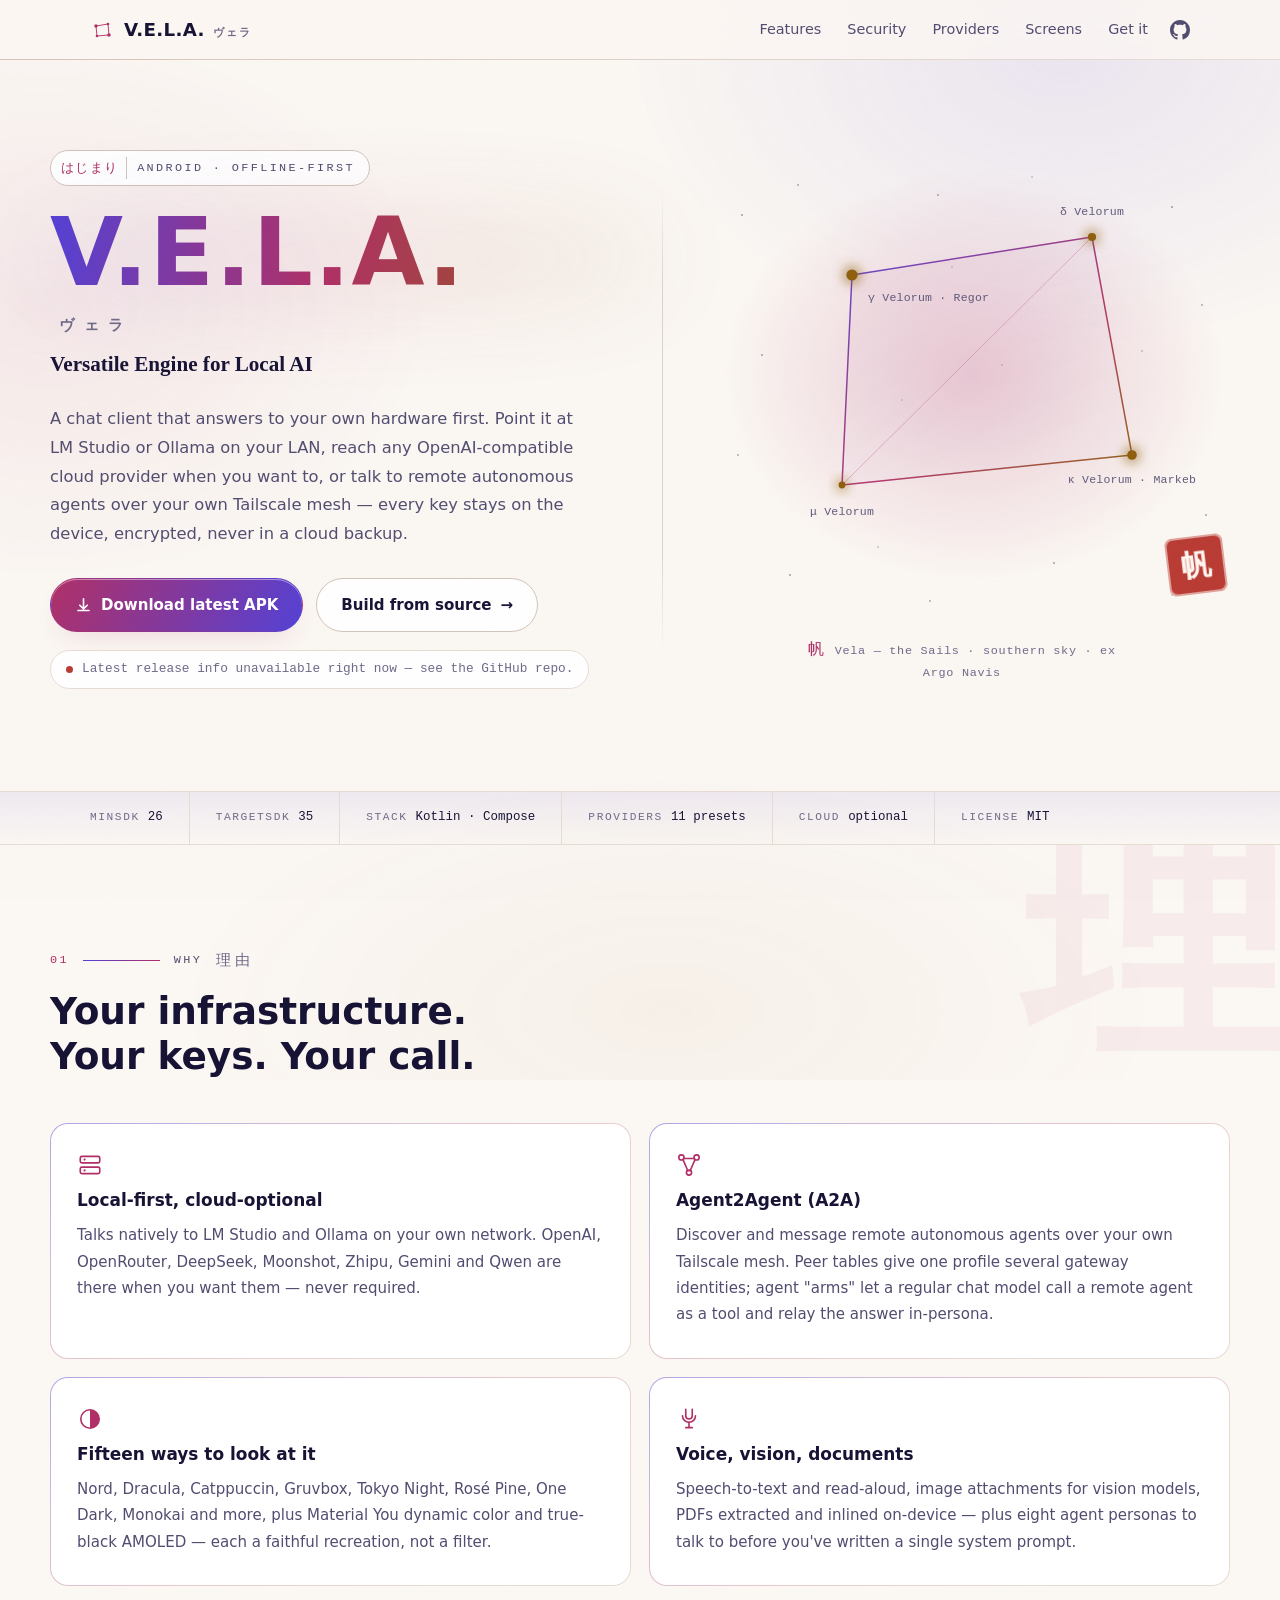
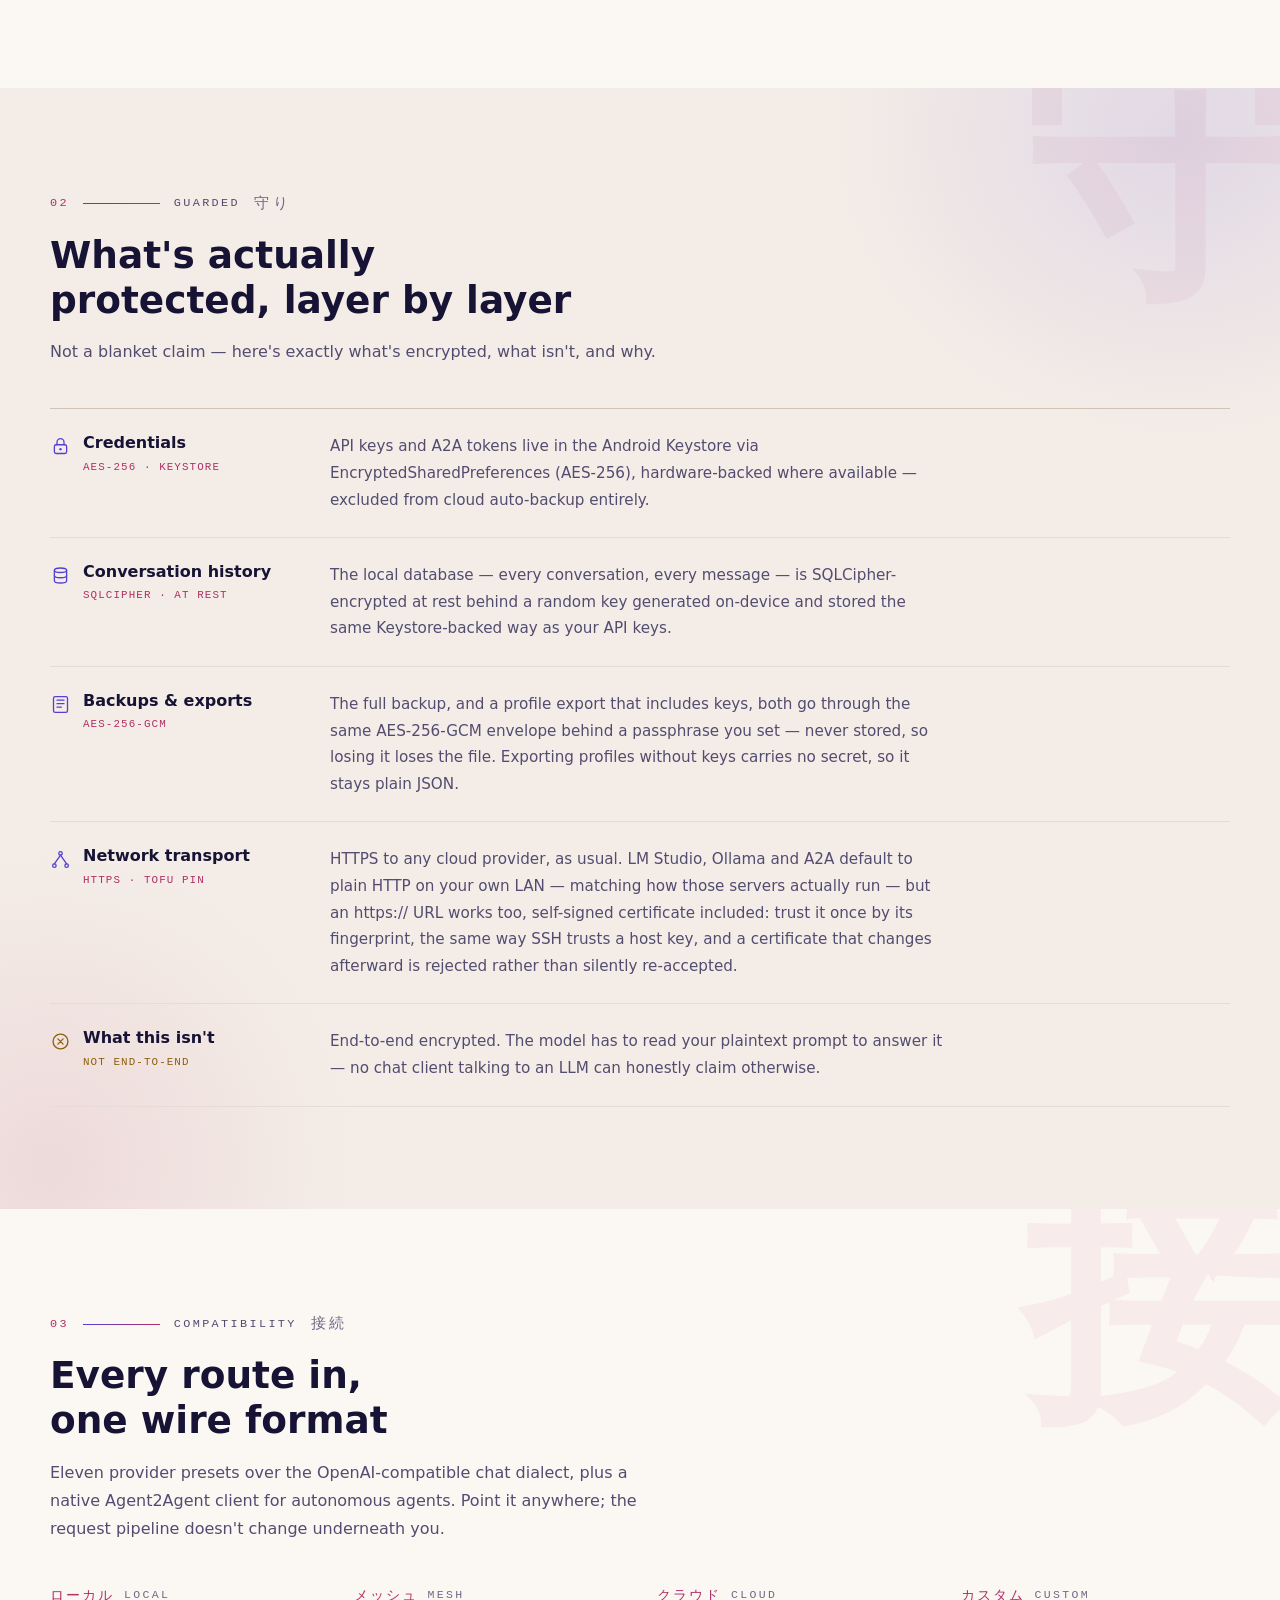
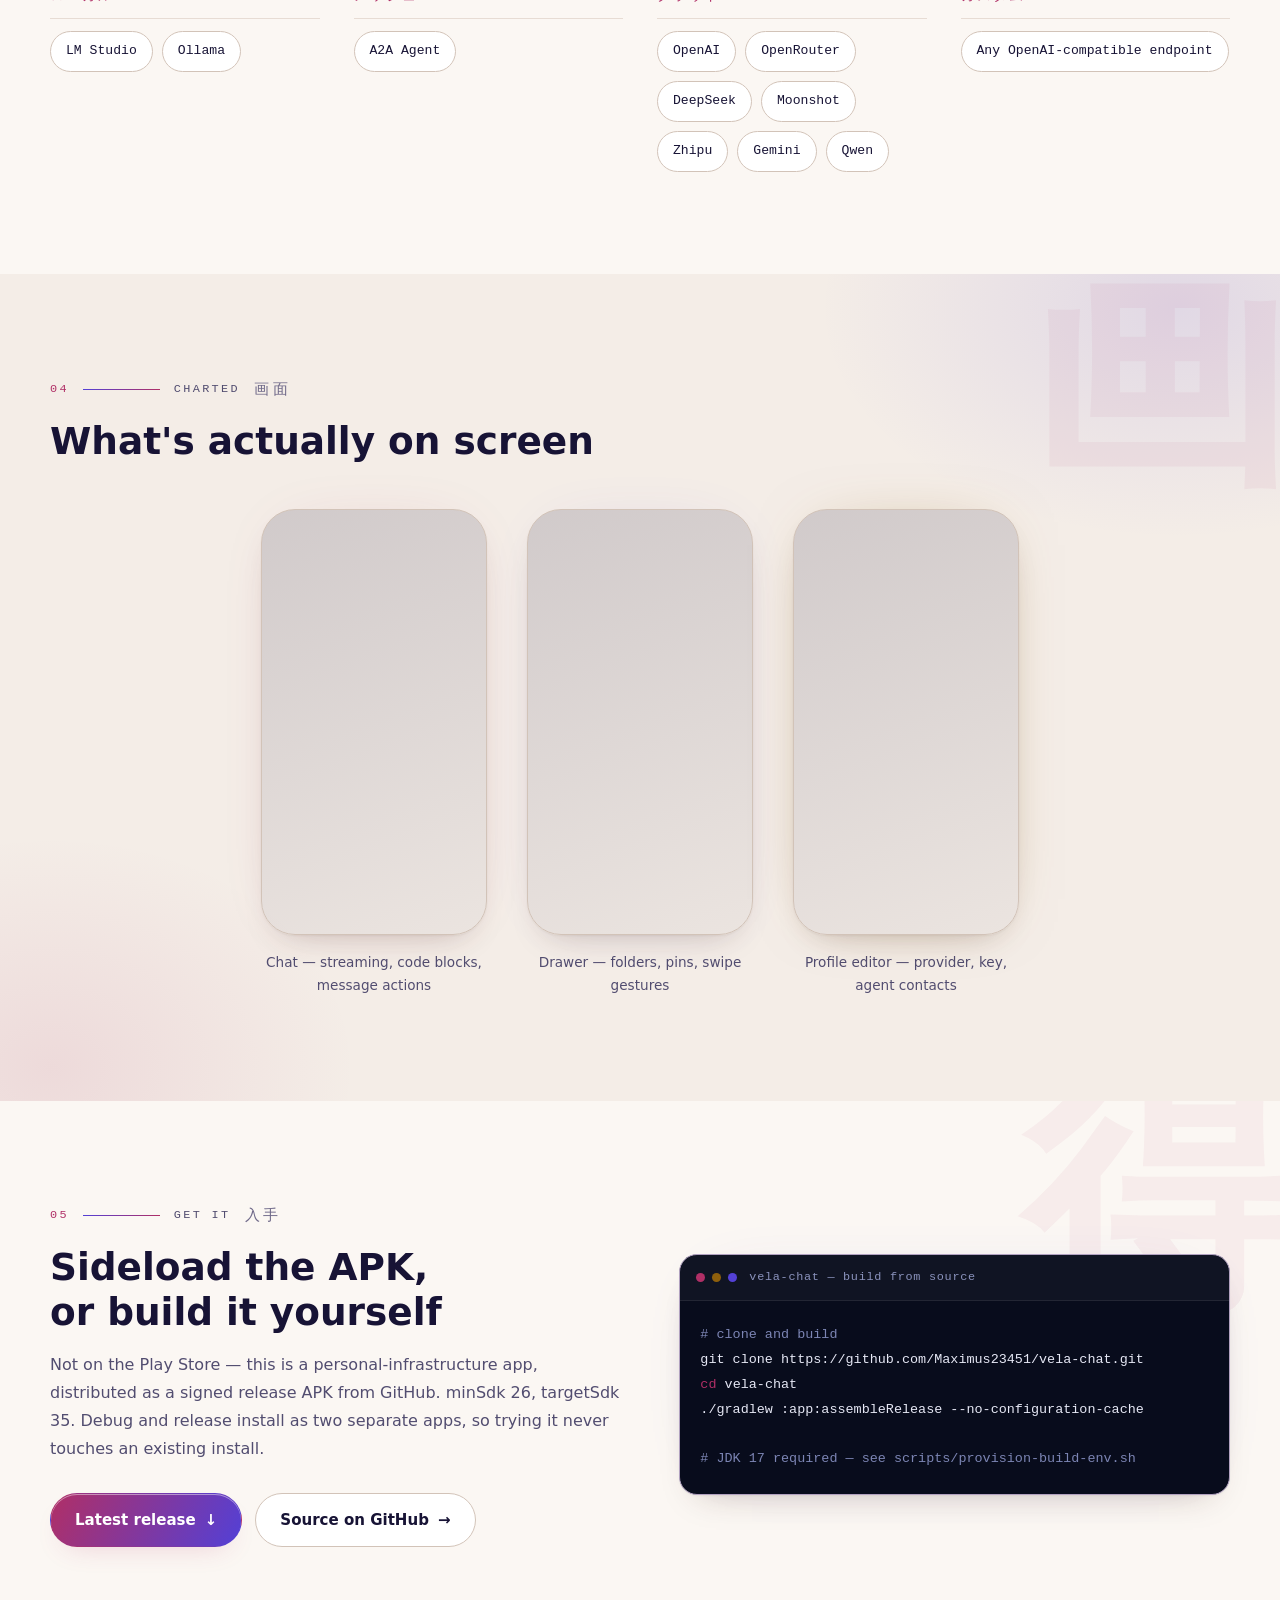
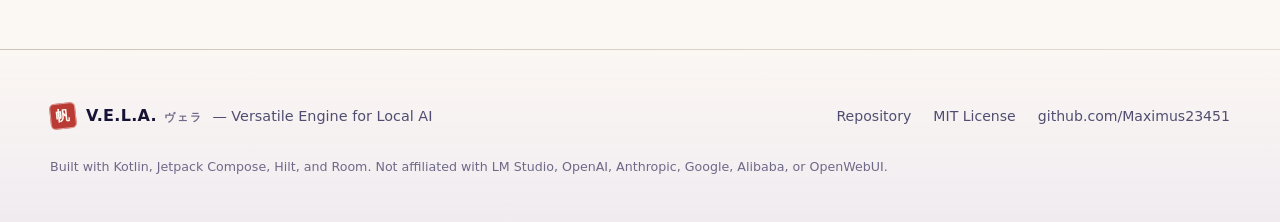
==== commit cb6605a6: "Redesign the landing page as a Japanese key-visual poster Same claims, same hooks, new design langua" ====
--- a/index.html
+++ b/index.html
@@ -3,23 +3,116 @@
 <head>
 <meta charset="UTF-8">
 <meta name="viewport" content="width=device-width, initial-scale=1.0">
-<title>V.E.L.A.</title>
+<title>V.E.L.A. — Versatile Engine for Local AI</title>
 <meta name="description" content="An offline-first Android chat client for LM Studio, Ollama, and any OpenAI-compatible or Agent2Agent server — with Tailscale mesh discovery and no cloud dependency required.">
-<link rel="icon" href="data:image/svg+xml,%3Csvg xmlns='http://www.w3.org/2000/svg' viewBox='0 0 32 32'%3E%3Crect width='32' height='32' rx='7' fill='%230A0E1A'/%3E%3Ccircle cx='9' cy='11' r='2.1' fill='%23E8B84B'/%3E%3Ccircle cx='23' cy='9' r='1.6' fill='%23E8B84B'/%3E%3Ccircle cx='24' cy='22' r='2.1' fill='%23E8B84B'/%3E%3Ccircle cx='10' cy='23' r='1.6' fill='%23E8B84B'/%3E%3Cpath d='M9 11 L23 9 M23 9 L24 22 M24 22 L10 23 M10 23 L9 11' stroke='%23E8B84B' stroke-width='1' opacity='0.7'/%3E%3C/svg%3E">
+<meta name="color-scheme" content="dark light">
+<meta name="theme-color" content="#070A18" media="(prefers-color-scheme: dark)">
+<meta name="theme-color" content="#FBF7F3" media="(prefers-color-scheme: light)">
+<meta http-equiv="Content-Security-Policy" content="default-src 'self'; base-uri 'self'; object-src 'none'; form-action 'none'; img-src 'self' data:; style-src 'self' https://fonts.googleapis.com; font-src https://fonts.gstatic.com; script-src 'self'; connect-src https://api.github.com">
+
+<link rel="canonical" href="https://maximus23451.github.io/vela-web/">
+<meta property="og:type" content="website">
+<meta property="og:site_name" content="V.E.L.A.">
+<meta property="og:title" content="V.E.L.A. — Versatile Engine for Local AI">
+<meta property="og:description" content="An offline-first Android chat client for LM Studio, Ollama, and any OpenAI-compatible or Agent2Agent server — with Tailscale mesh discovery and no cloud dependency required.">
+<meta property="og:url" content="https://maximus23451.github.io/vela-web/">
+<meta property="og:image" content="https://maximus23451.github.io/vela-web/assets/og.png">
+<meta property="og:image:width" content="1200">
+<meta property="og:image:height" content="630">
+<meta name="twitter:card" content="summary_large_image">
+<meta name="twitter:title" content="V.E.L.A. — Versatile Engine for Local AI">
+<meta name="twitter:description" content="Offline-first Android chat client for your own hardware — LM Studio, Ollama, OpenAI-compatible providers, and A2A agents over Tailscale.">
+<meta name="twitter:image" content="https://maximus23451.github.io/vela-web/assets/og.png">
+
+<link rel="icon" href="data:image/svg+xml,%3Csvg xmlns='http://www.w3.org/2000/svg' viewBox='0 0 32 32'%3E%3Crect width='32' height='32' rx='8' fill='%23070A18'/%3E%3Ccircle cx='10' cy='12' r='2.3' fill='%23FF9DBE'/%3E%3Ccircle cx='23' cy='9' r='1.7' fill='%238F7CFF'/%3E%3Ccircle cx='24' cy='22' r='2.3' fill='%23F2C879'/%3E%3Ccircle cx='10' cy='23' r='1.7' fill='%23FF9DBE'/%3E%3Cpath d='M10 12 L23 9 M23 9 L24 22 M24 22 L10 23 M10 23 L10 12' stroke='%23FF9DBE' stroke-width='1' fill='none' opacity='0.75'/%3E%3C/svg%3E">
+
 <link rel="preconnect" href="https://fonts.googleapis.com">
 <link rel="preconnect" href="https://fonts.gstatic.com" crossorigin>
-<link href="https://fonts.googleapis.com/css2?family=Fraunces:ital,opsz,wght@0,9..144,400;0,9..144,500;0,9..144,600;1,9..144,500&family=IBM+Plex+Sans:wght@400;500;600&family=IBM+Plex+Mono:wght@400;500&display=swap" rel="stylesheet">
+<link href="https://fonts.googleapis.com/css2?family=IBM+Plex+Mono:wght@400;500&family=Shippori+Mincho+B1:wght@600;700&family=Zen+Kaku+Gothic+New:wght@400;500;700;900&display=swap" rel="stylesheet">
 <link rel="stylesheet" href="css/style.css">
+
+<script type="application/ld+json">
+{"@context":"https://schema.org","@type":"SoftwareApplication","name":"V.E.L.A.","alternateName":"Versatile Engine for Local AI","applicationCategory":"UtilitiesApplication","operatingSystem":"Android 8.0+","softwareVersion":"2.5.1","license":"https://github.com/Maximus23451/vela-chat/blob/main/LICENSE","codeRepository":"https://github.com/Maximus23451/vela-chat","url":"https://maximus23451.github.io/vela-web/","description":"Offline-first Android chat client for LM Studio, Ollama, any OpenAI-compatible provider, and Agent2Agent gateways over Tailscale."}
+</script>
 </head>
 <body>
 
 <a class="skip-link" href="#main">Skip to content</a>
+
+<!-- icon sprite — stroke icons inherit currentColor from the use site -->
+<svg class="sprite" aria-hidden="true" focusable="false" xmlns="http://www.w3.org/2000/svg">
+  <symbol id="i-brand" viewBox="0 0 24 24">
+    <g fill="none" stroke="currentColor" stroke-width="1" stroke-linejoin="round" opacity=".9">
+      <path d="M6 8 L18 6 M18 6 L19 17 M19 17 L7 18 M7 18 L6 8"/>
+    </g>
+    <circle cx="6" cy="8" r="1.7" fill="currentColor"/><circle cx="18" cy="6" r="1.3" fill="currentColor"/>
+    <circle cx="19" cy="17" r="1.7" fill="currentColor"/><circle cx="7" cy="18" r="1.3" fill="currentColor"/>
+  </symbol>
+  <symbol id="i-servers" viewBox="0 0 24 24">
+    <g fill="none" stroke="currentColor" stroke-width="1.5" stroke-linecap="round" stroke-linejoin="round">
+      <rect x="3" y="4" width="18" height="6" rx="1.5"/><rect x="3" y="14" width="18" height="6" rx="1.5"/>
+      <circle cx="7" cy="7" r="1" fill="currentColor" stroke="none"/><circle cx="7" cy="17" r="1" fill="currentColor" stroke="none"/>
+    </g>
+  </symbol>
+  <symbol id="i-a2a" viewBox="0 0 24 24">
+    <g fill="none" stroke="currentColor" stroke-width="1.5" stroke-linecap="round" stroke-linejoin="round">
+      <circle cx="5" cy="5" r="2.4"/><circle cx="19" cy="5" r="2.4"/><circle cx="12" cy="19" r="2.4"/>
+      <path d="M7 6 L17 6 M6.5 7 L11 17.5 M17.5 7 L13 17.5"/>
+    </g>
+  </symbol>
+  <symbol id="i-palette" viewBox="0 0 24 24">
+    <g fill="none" stroke="currentColor" stroke-width="1.5" stroke-linecap="round" stroke-linejoin="round">
+      <circle cx="12" cy="12" r="8.5"/>
+      <path d="M12 3.5a8.5 8.5 0 0 1 0 17Z" fill="currentColor" stroke="none"/>
+    </g>
+  </symbol>
+  <symbol id="i-voice" viewBox="0 0 24 24">
+    <g fill="none" stroke="currentColor" stroke-width="1.5" stroke-linecap="round" stroke-linejoin="round">
+      <path d="M9 3 v6 a3 3 0 0 0 6 0 V3"/><path d="M12 15 v5 M9 20 h6"/><path d="M6 9 a6 6 0 0 0 12 0"/>
+    </g>
+  </symbol>
+  <symbol id="i-lock" viewBox="0 0 24 24">
+    <g fill="none" stroke="currentColor" stroke-width="1.5" stroke-linecap="round" stroke-linejoin="round">
+      <rect x="5" y="10" width="14" height="10" rx="2"/><path d="M8 10 V7 a4 4 0 0 1 8 0 v3"/>
+      <circle cx="12" cy="15" r="1.4" fill="currentColor" stroke="none"/>
+    </g>
+  </symbol>
+  <symbol id="i-db" viewBox="0 0 24 24">
+    <g fill="none" stroke="currentColor" stroke-width="1.5" stroke-linecap="round" stroke-linejoin="round">
+      <ellipse cx="12" cy="6" rx="7" ry="2.6"/><path d="M5 6 v12 a7 2.6 0 0 0 14 0 V6"/><path d="M5 12 a7 2.6 0 0 0 14 0"/>
+    </g>
+  </symbol>
+  <symbol id="i-doc" viewBox="0 0 24 24">
+    <g fill="none" stroke="currentColor" stroke-width="1.5" stroke-linecap="round" stroke-linejoin="round">
+      <rect x="4" y="3" width="16" height="18" rx="2"/><path d="M8 7 h8 M8 11 h8 M8 15 h5"/>
+    </g>
+  </symbol>
+  <symbol id="i-net" viewBox="0 0 24 24">
+    <g fill="none" stroke="currentColor" stroke-width="1.5" stroke-linecap="round" stroke-linejoin="round">
+      <circle cx="12" cy="5" r="2"/><circle cx="5" cy="19" r="2"/><circle cx="19" cy="19" r="2"/><path d="M12 7 L5 17 M12 7 L19 17"/>
+    </g>
+  </symbol>
+  <symbol id="i-caveat" viewBox="0 0 24 24">
+    <g fill="none" stroke="currentColor" stroke-width="1.5" stroke-linecap="round" stroke-linejoin="round">
+      <circle cx="12" cy="12" r="8.5"/><path d="M9 9 L15 15 M15 9 L9 15"/>
+    </g>
+  </symbol>
+  <symbol id="i-gh" viewBox="0 0 16 16">
+    <path fill="currentColor" d="M8 0C3.58 0 0 3.58 0 8c0 3.54 2.29 6.53 5.47 7.59.4.07.55-.17.55-.38 0-.19-.01-.82-.01-1.49-2.01.37-2.53-.49-2.69-.94-.09-.23-.48-.94-.82-1.13-.28-.15-.68-.52-.01-.53.63-.01 1.08.58 1.23.82.72 1.21 1.87.87 2.33.66.07-.52.28-.87.51-1.07-1.78-.2-3.64-.89-3.64-3.95 0-.87.31-1.59.82-2.15-.08-.2-.36-1.02.08-2.12 0 0 .67-.21 2.2.82.64-.18 1.32-.27 2-.27.68 0 1.36.09 2 .27 1.53-1.04 2.2-.82 2.2-.82.44 1.1.16 1.92.08 2.12.51.56.82 1.27.82 2.15 0 3.07-1.87 3.75-3.65 3.95.29.25.54.73.54 1.48 0 1.07-.01 1.93-.01 2.2 0 .21.15.46.55.38A8.01 8.01 0 0 0 16 8c0-4.42-3.58-8-8-8Z"/>
+  </symbol>
+  <symbol id="i-dl" viewBox="0 0 16 16">
+    <path fill="currentColor" d="M8 1a.75.75 0 0 1 .75.75v7.69l2.22-2.22a.75.75 0 1 1 1.06 1.06l-3.5 3.5a.75.75 0 0 1-1.06 0l-3.5-3.5a.75.75 0 1 1 1.06-1.06l2.22 2.22V1.75A.75.75 0 0 1 8 1ZM2 12.75a.75.75 0 0 1 .75-.75h10.5a.75.75 0 0 1 0 1.5H2.75a.75.75 0 0 1-.75-.75Z"/>
+  </symbol>
+</svg>
+
+<div class="aurora" aria-hidden="true"></div>
+<div class="grain" aria-hidden="true"></div>
 
 <header class="topbar">
   <div class="topbar-inner">
     <a class="wordmark" href="#top">
-      <svg viewBox="0 0 24 24" width="22" height="22" aria-hidden="true"><circle cx="6" cy="8" r="1.6" fill="currentColor"/><circle cx="18" cy="6" r="1.2" fill="currentColor"/><circle cx="19" cy="17" r="1.6" fill="currentColor"/><circle cx="7" cy="18" r="1.2" fill="currentColor"/><path d="M6 8 L18 6 M18 6 L19 17 M19 17 L7 18 M7 18 L6 8" stroke="currentColor" stroke-width="0.9" opacity="0.8"/></svg>
-      <span>V.E.L.A.</span>
+      <svg class="brand-mark" aria-hidden="true"><use href="#i-brand"/></svg>
+      <span class="wordmark-txt">V.E.L.A.<span class="wordmark-jp" lang="ja">ヴェラ</span></span>
     </a>
     <nav class="topnav" aria-label="Primary">
       <a href="#features">Features</a>
@@ -28,8 +121,8 @@
       <a href="#screens">Screens</a>
       <a href="#get-it">Get it</a>
     </nav>
-    <a class="topbar-gh" href="https://github.com/Maximus23451/vela-chat" aria-label="View source on GitHub">
-      <svg viewBox="0 0 16 16" width="20" height="20" aria-hidden="true"><path fill="currentColor" d="M8 0C3.58 0 0 3.58 0 8c0 3.54 2.29 6.53 5.47 7.59.4.07.55-.17.55-.38 0-.19-.01-.82-.01-1.49-2.01.37-2.53-.49-2.69-.94-.09-.23-.48-.94-.82-1.13-.28-.15-.68-.52-.01-.53.63-.01 1.08.58 1.23.82.72 1.21 1.87.87 2.33.66.07-.52.28-.87.51-1.07-1.78-.2-3.64-.89-3.64-3.95 0-.87.31-1.59.82-2.15-.08-.2-.36-1.02.08-2.12 0 0 .67-.21 2.2.82.64-.18 1.32-.27 2-.27.68 0 1.36.09 2 .27 1.53-1.04 2.2-.82 2.2-.82.44 1.1.16 1.92.08 2.12.51.56.82 1.27.82 2.15 0 3.07-1.87 3.75-3.65 3.95.29.25.54.73.54 1.48 0 1.07-.01 1.93-.01 2.2 0 .21.15.46.55.38A8.01 8.01 0 0 0 16 8c0-4.42-3.58-8-8-8Z"/></svg>
+    <a class="topbar-gh" href="https://github.com/Maximus23451/vela-chat" target="_blank" rel="noopener noreferrer" aria-label="V.E.L.A. source on GitHub">
+      <svg class="gh" aria-hidden="true"><use href="#i-gh"/></svg>
     </a>
   </div>
 </header>
@@ -37,77 +130,132 @@
 <main id="main">
 
   <section class="hero" id="top">
-    <div class="hero-sky" aria-hidden="true">
-      <svg viewBox="0 0 900 560" class="constellation" preserveAspectRatio="xMidYMid slice">
-        <g class="bg-stars">
-          <circle cx="62" cy="94" r="1.1"/><circle cx="140" cy="48" r="0.9"/><circle cx="210" cy="140" r="1.3"/>
-          <circle cx="310" cy="60" r="0.8"/><circle cx="420" cy="30" r="1"/><circle cx="560" cy="70" r="1.2"/>
-          <circle cx="700" cy="40" r="0.9"/><circle cx="800" cy="110" r="1.1"/><circle cx="840" cy="220" r="0.8"/>
-          <circle cx="120" cy="260" r="1"/><circle cx="60" cy="380" r="1.2"/><circle cx="40" cy="470" r="0.9"/>
-          <circle cx="150" cy="510" r="1.1"/><circle cx="300" cy="500" r="0.8"/><circle cx="480" cy="520" r="1"/>
-          <circle cx="640" cy="500" r="1.3"/><circle cx="780" cy="460" r="0.9"/><circle cx="860" cy="380" r="1"/>
-          <circle cx="500" cy="180" r="0.7"/><circle cx="620" cy="230" r="0.9"/><circle cx="360" cy="240" r="0.7"/>
-          <circle cx="250" cy="350" r="0.8"/><circle cx="720" cy="320" r="0.7"/><circle cx="440" cy="420" r="0.8"/>
-        </g>
-        <g class="asterism">
-          <path class="lines" d="M 250 190 L 560 150 L 600 380 L 300 400 Z" />
-          <g class="stars">
-            <circle cx="250" cy="190" r="5.5" /><text x="250" y="172">γ Velorum · Regor</text>
-            <circle cx="560" cy="150" r="4" /><text x="560" y="132">δ Velorum</text>
-            <circle cx="600" cy="380" r="4.6" /><text x="612" y="404">κ Velorum · Markeb</text>
-            <circle cx="300" cy="400" r="3.6" /><text x="300" y="424">μ Velorum</text>
+    <p class="hero-vertical" aria-hidden="true" lang="ja">帆を張れ</p>
+
+    <div class="hero-inner">
+      <div class="hero-copy">
+        <p class="eyebrow"><span class="eyebrow-jp" lang="ja">はじまり</span>Android · offline-first</p>
+        <h1 class="hero-title">V.E.L.A.</h1>
+        <p class="hero-kana" lang="ja">ヴェラ</p>
+        <p class="tagline">Versatile Engine for Local AI</p>
+        <p class="lede">
+          A chat client that answers to your own hardware first. Point it at LM Studio
+          or Ollama on your LAN, reach any OpenAI-compatible cloud provider when you
+          want to, or talk to remote autonomous agents over your own Tailscale mesh —
+          every key stays on the device, encrypted, never in a cloud backup.
+        </p>
+        <div class="hero-actions">
+          <a class="btn btn-primary" id="download-btn" href="https://github.com/Maximus23451/vela-chat/releases/latest">
+            <svg class="ic-dl" aria-hidden="true"><use href="#i-dl"/></svg>
+            <span id="download-label">Download latest APK</span>
+          </a>
+          <a class="btn btn-ghost" href="#get-it">Build from source <span class="arrow">→</span></a>
+        </div>
+        <p class="hero-meta" id="release-chip">
+          <span class="pulse" aria-hidden="true"></span>
+          <span id="release-meta">Latest signed APK on GitHub releases</span>
+        </p>
+      </div>
+
+      <div class="hero-art">
+        <span class="hanko" lang="ja" aria-hidden="true">帆</span>
+        <svg class="asterism" viewBox="0 0 520 470" role="img" aria-label="The Vela asterism — gamma Velorum (Regor), delta, kappa (Markeb) and mu Velorum joined into the sail shape">
+          <defs>
+            <linearGradient id="velLine" x1="0" y1="0" x2="1" y2="1">
+              <stop class="s-indigo" offset="0"/>
+              <stop class="s-sakura" offset=".55"/>
+              <stop class="s-gold" offset="1"/>
+            </linearGradient>
+            <linearGradient id="velSail" x1="0" y1="0" x2=".6" y2="1">
+              <stop class="s-sakura" offset="0" stop-opacity=".55"/>
+              <stop class="s-indigo" offset="1" stop-opacity=".1"/>
+            </linearGradient>
+            <radialGradient id="velHalo">
+              <stop class="s-sakura" offset="0" stop-opacity=".26"/>
+              <stop class="s-sakura" offset="1" stop-opacity="0"/>
+            </radialGradient>
+            <filter id="velGlow" x="-60%" y="-60%" width="220%" height="220%">
+              <feGaussianBlur stdDeviation="6"/>
+            </filter>
+          </defs>
+
+          <ellipse class="art-halo" cx="272" cy="220" rx="250" ry="205" fill="url(#velHalo)"/>
+
+          <g class="art-stars" fill="currentColor">
+            <circle cx="40" cy="60" r="1.1"/><circle cx="96" cy="30" r=".9"/><circle cx="236" cy="40" r="1"/>
+            <circle cx="330" cy="22" r=".8"/><circle cx="470" cy="52" r="1.1"/><circle cx="500" cy="150" r=".9"/>
+            <circle cx="250" cy="112" r=".8"/><circle cx="60" cy="200" r="1"/><circle cx="36" cy="300" r=".9"/>
+            <circle cx="88" cy="420" r="1.1"/><circle cx="228" cy="446" r=".9"/><circle cx="352" cy="408" r="1"/>
+            <circle cx="470" cy="440" r=".8"/><circle cx="504" cy="360" r="1"/><circle cx="300" cy="210" r=".7"/>
+            <circle cx="200" cy="245" r=".7"/><circle cx="440" cy="196" r=".8"/><circle cx="176" cy="392" r=".8"/>
           </g>
-        </g>
-      </svg>
-    </div>
-
-    <div class="hero-content">
-      <p class="eyebrow">Android · offline-first</p>
-      <h1>V.E.L.A.</h1>
-      <p class="tagline">Versatile Engine for Local AI</p>
-      <p class="lede">
-        A chat client that answers to your own hardware first. Point it at LM Studio
-        or Ollama on your LAN, reach any OpenAI-compatible cloud provider when you
-        want to, or talk to remote autonomous agents over your own Tailscale mesh —
-        every key stays on the device, encrypted, never in a cloud backup.
-      </p>
-      <div class="hero-actions">
-        <a class="btn btn-primary" id="download-btn" href="https://github.com/Maximus23451/vela-chat/releases/latest">
-          <svg viewBox="0 0 16 16" width="16" height="16" aria-hidden="true"><path fill="currentColor" d="M8 1a.75.75 0 0 1 .75.75v7.69l2.22-2.22a.75.75 0 1 1 1.06 1.06l-3.5 3.5a.75.75 0 0 1-1.06 0l-3.5-3.5a.75.75 0 1 1 1.06-1.06l2.22 2.22V1.75A.75.75 0 0 1 8 1ZM2 12.75a.75.75 0 0 1 .75-.75h10.5a.75.75 0 0 1 0 1.5H2.75a.75.75 0 0 1-.75-.75Z"/></svg>
-          <span id="download-label">Download latest APK</span>
-        </a>
-        <a class="btn btn-ghost" href="#get-it">Build from source →</a>
-      </div>
-      <p class="hero-meta" id="release-meta">Checking latest release…</p>
-    </div>
+
+          <g class="art-sail"><path d="M150 120 L390 82 L430 300 L140 330 Z"/></g>
+
+          <g class="art-lines">
+            <path d="M150 120 L390 82 M390 82 L430 300 M430 300 L140 330 M140 330 L150 120"/>
+            <path class="hair" d="M390 82 L140 330"/>
+          </g>
+
+          <g class="art-pts" fill="currentColor">
+            <circle class="blur" cx="150" cy="120" r="9" filter="url(#velGlow)"/>
+            <circle class="blur" cx="390" cy="82" r="7" filter="url(#velGlow)"/>
+            <circle class="blur" cx="430" cy="300" r="8" filter="url(#velGlow)"/>
+            <circle class="blur" cx="140" cy="330" r="6" filter="url(#velGlow)"/>
+            <circle cx="150" cy="120" r="5.6"/><circle cx="390" cy="82" r="4.1"/>
+            <circle cx="430" cy="300" r="4.8"/><circle cx="140" cy="330" r="3.4"/>
+          </g>
+
+          <g class="art-labels">
+            <text x="166" y="146">γ Velorum · Regor</text>
+            <text x="390" y="60" text-anchor="middle">δ Velorum</text>
+            <text x="430" y="328" text-anchor="middle">κ Velorum · Markeb</text>
+            <text x="140" y="360" text-anchor="middle">μ Velorum</text>
+          </g>
+        </svg>
+        <p class="art-cap"><span class="art-cap-jp" lang="ja">帆</span>Vela — the Sails · southern sky · ex Argo Navis</p>
+      </div>
+    </div>
+  </section>
+
+  <section class="spec-bar" aria-label="At a glance">
+    <ul>
+      <li><span class="spec-k">minSdk</span><span class="spec-v">26</span></li>
+      <li><span class="spec-k">targetSdk</span><span class="spec-v">35</span></li>
+      <li><span class="spec-k">stack</span><span class="spec-v">Kotlin · Compose</span></li>
+      <li><span class="spec-k">providers</span><span class="spec-v">11 presets</span></li>
+      <li><span class="spec-k">cloud</span><span class="spec-v">optional</span></li>
+      <li><span class="spec-k">license</span><span class="spec-v">MIT</span></li>
+    </ul>
   </section>
 
   <section class="band" id="features">
+    <span class="wm" aria-hidden="true" lang="ja">理</span>
     <div class="band-inner">
-      <p class="section-eyebrow">01 — Why</p>
+      <p class="section-eyebrow"><span class="num">01</span><span class="rule"></span><span>Why</span><span class="jp" lang="ja">理由</span></p>
       <h2>Your infrastructure. Your keys. Your call.</h2>
       <div class="card-grid">
 
         <article class="card">
-          <svg class="card-icon" viewBox="0 0 24 24" aria-hidden="true"><rect x="3" y="4" width="18" height="6" rx="1.5"/><rect x="3" y="14" width="18" height="6" rx="1.5"/><circle cx="7" cy="7" r="1" fill="currentColor" stroke="none"/><circle cx="7" cy="17" r="1" fill="currentColor" stroke="none"/></svg>
+          <svg class="card-icon" aria-hidden="true"><use href="#i-servers"/></svg>
           <h3>Local-first, cloud-optional</h3>
           <p>Talks natively to LM Studio and Ollama on your own network. OpenAI, OpenRouter, DeepSeek, Moonshot, Zhipu, Gemini and Qwen are there when you want them — never required.</p>
         </article>
 
         <article class="card">
-          <svg class="card-icon" viewBox="0 0 24 24" aria-hidden="true"><circle cx="5" cy="5" r="2.4"/><circle cx="19" cy="5" r="2.4"/><circle cx="12" cy="19" r="2.4"/><path d="M7 6 L17 6 M6.5 7 L11 17.5 M17.5 7 L13 17.5"/></svg>
+          <svg class="card-icon" aria-hidden="true"><use href="#i-a2a"/></svg>
           <h3>Agent2Agent (A2A)</h3>
           <p>Discover and message remote autonomous agents over your own Tailscale mesh. Peer tables give one profile several gateway identities; agent "arms" let a regular chat model call a remote agent as a tool and relay the answer in-persona.</p>
         </article>
 
         <article class="card">
-          <svg class="card-icon" viewBox="0 0 24 24" aria-hidden="true"><circle cx="12" cy="12" r="8.5"/><path d="M12 3.5 V12 L17 15"/></svg>
+          <svg class="card-icon" aria-hidden="true"><use href="#i-palette"/></svg>
           <h3>Fifteen ways to look at it</h3>
           <p>Nord, Dracula, Catppuccin, Gruvbox, Tokyo Night, Rosé Pine, One Dark, Monokai and more, plus Material You dynamic color and true-black AMOLED — each a faithful recreation, not a filter.</p>
         </article>
 
         <article class="card">
-          <svg class="card-icon" viewBox="0 0 24 24" aria-hidden="true"><path d="M9 3 v8 a3 3 0 0 0 6 0 V3"/><path d="M12 16 v5 M9 21 h6"/><path d="M6 10 a6 6 0 0 0 12 0"/></svg>
+          <svg class="card-icon" aria-hidden="true"><use href="#i-voice"/></svg>
           <h3>Voice, vision, documents</h3>
           <p>Speech-to-text and read-aloud, image attachments for vision models, PDFs extracted and inlined on-device — plus eight agent personas to talk to before you've written a single system prompt.</p>
         </article>
@@ -117,77 +265,121 @@
   </section>
 
   <section class="band alt" id="security">
+    <span class="wm" aria-hidden="true" lang="ja">守</span>
     <div class="band-inner">
-      <p class="section-eyebrow">02 — Guarded</p>
+      <p class="section-eyebrow"><span class="num">02</span><span class="rule"></span><span>Guarded</span><span class="jp" lang="ja">守り</span></p>
       <h2>What's actually protected, layer by layer</h2>
       <p class="band-lede">Not a blanket claim — here's exactly what's encrypted, what isn't, and why.</p>
       <div class="security-matrix">
         <div class="security-row">
           <div class="security-what">
-            <svg class="card-icon" viewBox="0 0 24 24" aria-hidden="true"><rect x="5" y="10" width="14" height="10" rx="2"/><path d="M8 10 V7 a4 4 0 0 1 8 0 v3"/><circle cx="12" cy="15" r="1.4" fill="currentColor" stroke="none"/></svg>
-            <h3>Credentials</h3>
-          </div>
-          <p>API keys and A2A tokens live in the Android Keystore via EncryptedSharedPreferences (AES-256), hardware-backed where available — excluded from cloud auto-backup entirely.</p>
+            <svg class="card-icon" aria-hidden="true"><use href="#i-lock"/></svg>
+            <div>
+              <h3>Credentials</h3>
+              <p class="tag">AES-256 · Keystore</p>
+            </div>
+          </div>
+          <p class="security-copy">API keys and A2A tokens live in the Android Keystore via EncryptedSharedPreferences (AES-256), hardware-backed where available — excluded from cloud auto-backup entirely.</p>
         </div>
         <div class="security-row">
           <div class="security-what">
-            <svg class="card-icon" viewBox="0 0 24 24" aria-hidden="true"><ellipse cx="12" cy="6" rx="7" ry="2.6"/><path d="M5 6 v12 a7 2.6 0 0 0 14 0 V6"/><path d="M5 12 a7 2.6 0 0 0 14 0"/></svg>
-            <h3>Conversation history</h3>
-          </div>
-          <p>The local database — every conversation, every message — is SQLCipher-encrypted at rest behind a random key generated on-device and stored the same Keystore-backed way as your API keys.</p>
+            <svg class="card-icon" aria-hidden="true"><use href="#i-db"/></svg>
+            <div>
+              <h3>Conversation history</h3>
+              <p class="tag">SQLCipher · at rest</p>
+            </div>
+          </div>
+          <p class="security-copy">The local database — every conversation, every message — is SQLCipher-encrypted at rest behind a random key generated on-device and stored the same Keystore-backed way as your API keys.</p>
         </div>
         <div class="security-row">
           <div class="security-what">
-            <svg class="card-icon" viewBox="0 0 24 24" aria-hidden="true"><rect x="4" y="3" width="16" height="18" rx="2"/><path d="M8 7 h8 M8 11 h8 M8 15 h5"/></svg>
-            <h3>Backups &amp; exports</h3>
-          </div>
-          <p>The full backup, and a profile export that includes keys, both go through the same AES-256-GCM envelope behind a passphrase you set — never stored, so losing it loses the file. Exporting profiles without keys carries no secret, so it stays plain JSON.</p>
+            <svg class="card-icon" aria-hidden="true"><use href="#i-doc"/></svg>
+            <div>
+              <h3>Backups &amp; exports</h3>
+              <p class="tag">AES-256-GCM</p>
+            </div>
+          </div>
+          <p class="security-copy">The full backup, and a profile export that includes keys, both go through the same AES-256-GCM envelope behind a passphrase you set — never stored, so losing it loses the file. Exporting profiles without keys carries no secret, so it stays plain JSON.</p>
         </div>
         <div class="security-row">
           <div class="security-what">
-            <svg class="card-icon" viewBox="0 0 24 24" aria-hidden="true"><circle cx="12" cy="5" r="2"/><circle cx="5" cy="19" r="2"/><circle cx="19" cy="19" r="2"/><path d="M12 7 L5 17 M12 7 L19 17"/></svg>
-            <h3>Network transport</h3>
-          </div>
-          <p>HTTPS to any cloud provider, as usual. LM Studio, Ollama and A2A default to plain HTTP on your own LAN — matching how those servers actually run — but an https:// URL works too, self-signed certificate included: trust it once by its fingerprint, the same way SSH trusts a host key, and a certificate that changes afterward is rejected rather than silently re-accepted.</p>
-        </div>
-        <div class="security-row">
+            <svg class="card-icon" aria-hidden="true"><use href="#i-net"/></svg>
+            <div>
+              <h3>Network transport</h3>
+              <p class="tag">HTTPS · TOFU pin</p>
+            </div>
+          </div>
+          <p class="security-copy">HTTPS to any cloud provider, as usual. LM Studio, Ollama and A2A default to plain HTTP on your own LAN — matching how those servers actually run — but an https:// URL works too, self-signed certificate included: trust it once by its fingerprint, the same way SSH trusts a host key, and a certificate that changes afterward is rejected rather than silently re-accepted.</p>
+        </div>
+        <div class="security-row is-caveat">
           <div class="security-what">
-            <svg class="card-icon" viewBox="0 0 24 24" aria-hidden="true"><circle cx="12" cy="12" r="8.5"/><path d="M9 9 L15 15 M15 9 L9 15"/></svg>
-            <h3>What this isn't</h3>
-          </div>
-          <p>End-to-end encrypted. The model has to read your plaintext prompt to answer it — no chat client talking to an LLM can honestly claim otherwise.</p>
+            <svg class="card-icon" aria-hidden="true"><use href="#i-caveat"/></svg>
+            <div>
+              <h3>What this isn't</h3>
+              <p class="tag">Not end-to-end</p>
+            </div>
+          </div>
+          <p class="security-copy">End-to-end encrypted. The model has to read your plaintext prompt to answer it — no chat client talking to an LLM can honestly claim otherwise.</p>
         </div>
       </div>
     </div>
   </section>
 
   <section class="band" id="providers">
+    <span class="wm" aria-hidden="true" lang="ja">接</span>
     <div class="band-inner">
-      <p class="section-eyebrow">03 — Compatibility</p>
+      <p class="section-eyebrow"><span class="num">03</span><span class="rule"></span><span>Compatibility</span><span class="jp" lang="ja">接続</span></p>
       <h2>Every route in, one wire format</h2>
       <p class="band-lede">Eleven provider presets over the OpenAI-compatible chat dialect, plus a native Agent2Agent client for autonomous agents. Point it anywhere; the request pipeline doesn't change underneath you.</p>
-      <ul class="chip-row" id="provider-chips">
-        <li>LM Studio</li><li>Ollama</li><li>A2A Agent</li><li>OpenAI</li><li>OpenRouter</li>
-        <li>DeepSeek</li><li>Moonshot</li><li>Zhipu</li><li>Gemini</li><li>Qwen</li><li>Custom</li>
-      </ul>
+
+      <div class="prov-groups">
+        <div class="prov-group">
+          <p class="prov-label"><span class="prov-jp" lang="ja">ローカル</span>Local</p>
+          <ul class="chip-row" id="provider-chips">
+            <li>LM Studio</li><li>Ollama</li>
+          </ul>
+        </div>
+        <div class="prov-group">
+          <p class="prov-label"><span class="prov-jp" lang="ja">メッシュ</span>Mesh</p>
+          <ul class="chip-row"><li>A2A Agent</li></ul>
+        </div>
+        <div class="prov-group">
+          <p class="prov-label"><span class="prov-jp" lang="ja">クラウド</span>Cloud</p>
+          <ul class="chip-row">
+            <li>OpenAI</li><li>OpenRouter</li><li>DeepSeek</li><li>Moonshot</li>
+            <li>Zhipu</li><li>Gemini</li><li>Qwen</li>
+          </ul>
+        </div>
+        <div class="prov-group">
+          <p class="prov-label"><span class="prov-jp" lang="ja">カスタム</span>Custom</p>
+          <ul class="chip-row"><li>Any OpenAI-compatible endpoint</li></ul>
+        </div>
+      </div>
     </div>
   </section>
 
   <section class="band alt" id="screens">
+    <span class="wm" aria-hidden="true" lang="ja">画</span>
     <div class="band-inner">
-      <p class="section-eyebrow">04 — Charted</p>
+      <p class="section-eyebrow"><span class="num">04</span><span class="rule"></span><span>Charted</span><span class="jp" lang="ja">画面</span></p>
       <h2>What's actually on screen</h2>
       <div class="phone-row">
-        <figure class="phone">
-          <img src="assets/chat.png" alt="Chat screen showing a streaming assistant reply with a syntax-highlighted Kotlin code block, above a composer with attachment, prompt-library, and temperature controls.">
+        <figure class="phone tint-sakura">
+          <div class="phone-frame">
+            <img src="assets/chat.png" width="1080" height="2104" loading="lazy" decoding="async" alt="Chat screen showing a streaming assistant reply with a syntax-highlighted Kotlin code block, above a composer with attachment, prompt-library, and temperature controls.">
+          </div>
           <figcaption>Chat — streaming, code blocks, message actions</figcaption>
         </figure>
-        <figure class="phone">
-          <img src="assets/drawer.png" alt="Conversation drawer showing a pinned chat, a folder, and recent conversations.">
+        <figure class="phone tint-indigo">
+          <div class="phone-frame">
+            <img src="assets/drawer.png" width="1080" height="2104" loading="lazy" decoding="async" alt="Conversation drawer showing a pinned chat, a folder, and recent conversations.">
+          </div>
           <figcaption>Drawer — folders, pins, swipe gestures</figcaption>
         </figure>
-        <figure class="phone">
-          <img src="assets/profile-editor.png" alt="API profile editor with the provider picker open on Gemini, the auto-filled Google endpoint, an API key field, and the A2A agent contacts section.">
+        <figure class="phone tint-gold">
+          <div class="phone-frame">
+            <img src="assets/profile-editor.png" width="1080" height="2104" loading="lazy" decoding="async" alt="API profile editor with the provider picker open on Gemini, the auto-filled Google endpoint, an API key field, and the A2A agent contacts section.">
+          </div>
           <figcaption>Profile editor — provider, key, agent contacts</figcaption>
         </figure>
       </div>
@@ -195,9 +387,10 @@
   </section>
 
   <section class="band" id="get-it">
+    <span class="wm" aria-hidden="true" lang="ja">得</span>
     <div class="band-inner get-it-inner">
       <div>
-        <p class="section-eyebrow">05 — Get it</p>
+        <p class="section-eyebrow"><span class="num">05</span><span class="rule"></span><span>Get it</span><span class="jp" lang="ja">入手</span></p>
         <h2>Sideload the APK, or build it yourself</h2>
         <p class="band-lede">
           Not on the Play Store — this is a personal-infrastructure app, distributed as a
@@ -205,16 +398,23 @@
           install as two separate apps, so trying it never touches an existing install.
         </p>
         <div class="hero-actions">
-          <a class="btn btn-primary" href="https://github.com/Maximus23451/vela-chat/releases/latest">Latest release ↓</a>
-          <a class="btn btn-ghost" href="https://github.com/Maximus23451/vela-chat">Source on GitHub →</a>
-        </div>
-      </div>
-      <pre class="terminal" aria-label="Build from source"><code><span class="c-comment"># clone and build</span>
+          <a class="btn btn-primary" href="https://github.com/Maximus23451/vela-chat/releases/latest" target="_blank" rel="noopener noreferrer">Latest release <span class="arrow">↓</span></a>
+          <a class="btn btn-ghost" href="https://github.com/Maximus23451/vela-chat" target="_blank" rel="noopener noreferrer">Source on GitHub <span class="arrow">→</span></a>
+        </div>
+      </div>
+
+      <figure class="term">
+        <figcaption class="term-bar">
+          <span class="term-dots" aria-hidden="true"><i></i><i></i><i></i></span>
+          <span class="term-title">vela-chat — build from source</span>
+        </figcaption>
+        <pre aria-label="Build from source"><code><span class="c-comment"># clone and build</span>
 git clone https://github.com/Maximus23451/vela-chat.git
 <span class="c-cmd">cd</span> vela-chat
 ./gradlew :app:assembleRelease --no-configuration-cache
 
 <span class="c-comment"># JDK 17 required — see scripts/provision-build-env.sh</span></code></pre>
+      </figure>
     </div>
   </section>
 
@@ -223,14 +423,14 @@
 <footer class="site-footer">
   <div class="footer-inner">
     <div class="footer-brand">
-      <svg viewBox="0 0 24 24" width="18" height="18" aria-hidden="true"><circle cx="6" cy="8" r="1.6" fill="currentColor"/><circle cx="18" cy="6" r="1.2" fill="currentColor"/><circle cx="19" cy="17" r="1.6" fill="currentColor"/><circle cx="7" cy="18" r="1.2" fill="currentColor"/><path d="M6 8 L18 6 M18 6 L19 17 M19 17 L7 18 M7 18 L6 8" stroke="currentColor" stroke-width="0.9" opacity="0.8"/></svg>
-      <span>V.E.L.A.</span>
+      <span class="hanko hanko-sm" lang="ja" aria-hidden="true">帆</span>
+      <span class="footer-word">V.E.L.A.<span class="footer-jp" lang="ja">ヴェラ</span></span>
       <span class="footer-dim">— Versatile Engine for Local AI</span>
     </div>
     <div class="footer-links">
-      <a href="https://github.com/Maximus23451/vela-chat">Repository</a>
-      <a href="https://github.com/Maximus23451/vela-chat/blob/main/LICENSE">MIT License</a>
-      <a href="https://github.com/Maximus23451">github.com/Maximus23451</a>
+      <a href="https://github.com/Maximus23451/vela-chat" target="_blank" rel="noopener noreferrer">Repository</a>
+      <a href="https://github.com/Maximus23451/vela-chat/blob/main/LICENSE" target="_blank" rel="noopener noreferrer">MIT License</a>
+      <a href="https://github.com/Maximus23451" target="_blank" rel="noopener noreferrer">github.com/Maximus23451</a>
     </div>
   </div>
   <p class="footer-fine">Built with Kotlin, Jetpack Compose, Hilt, and Room. Not affiliated with LM Studio, OpenAI, Anthropic, Google, Alibaba, or OpenWebUI.</p>
--- a/css/style.css
+++ b/css/style.css
@@ -1,76 +1,123 @@
 /* ============================================================
-   V.E.L.A. — tokens
-   Concept: Vela is the constellation "The Sails" (southern sky,
-   part of the old Argo Navis). Dark = night-sky viewing.
-   Light = a printed star atlas on aged parchment. Same chart,
-   two ways to read it.
+   V.E.L.A. — design tokens
+   ------------------------------------------------------------
+   Mark: Vela is the constellation "The Sails" (帆, ho) — the
+   brightest fragment of the old Argo Navis. The page is set like
+   a Japanese light-novel key visual: night-sky ink, aurora
+   gradients, a mincho voice for the accents, and a hanko stamp
+   for the brand mark.
+
+   Dark  = night-sky viewing (the app's own dark themes).
+   Light = ink on washi paper.
+   Same chart, two ways to read it.
+
+   Theming: every colour is a light-dark() pair, so the OS
+   preference and a manual html[data-theme="dark|light"] override
+   both work off one token block.
    ============================================================ */
 
 :root {
-  /* -- light (parchment atlas) -- */
-  --bg: #F4F1E8;
-  --surface: #FFFFFF;
-  --surface-2: #EDE7D6;
-  --ink: #1A1D2E;
-  --ink-dim: #5A5F7A;
-  --ink-faint: #8A8F72;
-  --accent: #A8730C;
-  --accent-ink: #FFFFFF;
-  --line: #DAD2B4;
-  --line-strong: #C9BE94;
-  --good: #23785F;
-  --shadow: 0 1px 2px rgba(30, 24, 8, 0.06), 0 8px 24px rgba(30, 24, 8, 0.07);
-
-  --font-display: "Fraunces", "Iowan Old Style", "Palatino Linotype", serif;
-  --font-body: "IBM Plex Sans", -apple-system, "Segoe UI", sans-serif;
-  --font-mono: "IBM Plex Mono", ui-monospace, "SFMono-Regular", Menlo, monospace;
-
-  --measure: 64ch;
-  --radius: 14px;
-  --radius-sm: 8px;
-}
+  color-scheme: light dark;
+
+  /* -- type -- */
+  --font-body: "Zen Kaku Gothic New", "Hiragino Kaku Gothic ProN", "Yu Gothic", "Noto Sans JP", system-ui, -apple-system, "Segoe UI", sans-serif;
+  --font-display: var(--font-body);
+  --font-mincho: "Shippori Mincho B1", "Hiragino Mincho ProN", "Yu Mincho", "Noto Serif JP", "Songti SC", serif;
+  --font-mono: "IBM Plex Mono", ui-monospace, SFMono-Regular, Menlo, monospace;
+
+  /* -- metrics -- */
+  --measure: 62ch;
+  --nav-h: 66px;
+  --shell: 1180px;
+  --pad-x: clamp(20px, 4.5vw, 40px);
+  --radius: 18px;
+  --radius-sm: 10px;
+  --radius-pill: 999px;
+
+  /* -- palette (light = ink on washi, dark = night sky) -- */
+  --bg:            light-dark(#FBF7F3, #070A18);
+  --bg-2:          light-dark(#F4EDE7, #0A0E20);
+  --surface:       light-dark(#FFFFFF, rgba(255, 255, 255, 0.045));
+  --surface-solid: light-dark(#FFFFFF, #0C1226);
+  --ink:           light-dark(#171335, #EDEFFA);
+  --ink-dim:       light-dark(#524D70, #A7AECF);
+  --ink-faint:     light-dark(#6F6989, #8B93BD);
+  --line:          light-dark(#E7DCD4, rgba(255, 255, 255, 0.09));
+  --line-strong:   light-dark(#D2C3B8, rgba(255, 255, 255, 0.17));
+
+  --sakura:  light-dark(#B02F66, #FF9DBE);
+  --indigo:  light-dark(#5340D6, #8F7CFF);
+  --gold:    light-dark(#8E5F0C, #F2C879);
+  --mint:    light-dark(#0F6B59, #6FE3C8);
+  --seal:    light-dark(#B93B33, #D9483F);
+
+  --accent: var(--sakura);
+  --accent-2: var(--indigo);
+  --on-gradient: light-dark(#FFFFFF, #150E2A);
+
+  --glow-sakura: light-dark(rgba(176, 47, 102, 0.22), rgba(255, 157, 190, 0.32));
+  --glow-indigo: light-dark(rgba(83, 64, 214, 0.20), rgba(143, 124, 255, 0.30));
+
+  /* Shadows and layer opacities are NOT colours, so they cannot be built from
+     light-dark(): an `opacity: light-dark(...)` or a shadow inside one is
+     invalid and silently drops to the initial value (opacity 1 / no shadow).
+     They get their own variables, overridden per theme below. */
+  --shade-1: light-dark(rgba(60, 30, 20, 0.05), rgba(0, 0, 0, 0.35));
+  --shade-2: light-dark(rgba(60, 30, 20, 0.28), rgba(0, 0, 0, 0.75));
+  --shadow: 0 1px 2px var(--shade-1), 0 16px 34px -20px var(--shade-2);
+  --o-grain: 0.028;
+  --o-aurora: 0.55;
+  --o-glow: 0.14;
+  --o-halo: 0.85;
+
+  --grad-title: linear-gradient(96deg, var(--indigo) 0%, var(--sakura) 46%, var(--gold) 100%);
+  --grad-line: linear-gradient(90deg, var(--indigo), var(--sakura));
+  --grad-btn: linear-gradient(118deg, var(--sakura), var(--indigo));
+  --grad-hair: linear-gradient(90deg, var(--line-strong), transparent);
+}
+
+/* manual override — data-theme on <html> beats the OS preference */
+:root[data-theme="dark"] {
+  color-scheme: dark;
+  --o-grain: 0.022;
+  --o-aurora: 0.78;
+  --o-glow: 0.26;
+  --o-halo: 1;
+}
+:root[data-theme="light"] { color-scheme: light; }
 
 @media (prefers-color-scheme: dark) {
   :root:not([data-theme="light"]) {
-    --bg: #0A0E1A;
-    --surface: #10142450;
-    --surface-2: #1B2140;
-    --ink: #E9EAF3;
-    --ink-dim: #9CA2C0;
-    --ink-faint: #6b7093;
-    --accent: #E8B84B;
-    --accent-ink: #221704;
-    --line: #262C4C;
-    --line-strong: #333B66;
-    --good: #6FD6BE;
-    --shadow: 0 1px 2px rgba(0, 0, 0, 0.3), 0 12px 32px rgba(0, 0, 0, 0.45);
+    --o-grain: 0.022;
+    --o-aurora: 0.78;
+    --o-glow: 0.26;
+    --o-halo: 1;
   }
 }
 
-:root[data-theme="dark"] {
-  --bg: #0A0E1A;
-  --surface: #10142450;
-  --surface-2: #1B2140;
-  --ink: #E9EAF3;
-  --ink-dim: #9CA2C0;
-  --ink-faint: #6b7093;
-  --accent: #E8B84B;
-  --accent-ink: #221704;
-  --line: #262C4C;
-  --line-strong: #333B66;
-  --good: #6FD6BE;
-  --shadow: 0 1px 2px rgba(0, 0, 0, 0.3), 0 12px 32px rgba(0, 0, 0, 0.45);
-}
-
 /* ============================================================
    Reset & base
    ============================================================ */
 
 * { box-sizing: border-box; }
-html { scroll-behavior: smooth; }
+
+html {
+  scroll-behavior: smooth;
+  /* the sticky top bar must not cover an anchor target */
+  scroll-padding-top: calc(var(--nav-h) + 20px);
+  -webkit-text-size-adjust: 100%;
+}
+
 @media (prefers-reduced-motion: reduce) {
   html { scroll-behavior: auto; }
-  * { animation-duration: 0.01ms !important; animation-iteration-count: 1 !important; transition-duration: 0.01ms !important; }
+  *,
+  *::before,
+  *::after {
+    animation-duration: 0.01ms !important;
+    animation-iteration-count: 1 !important;
+    transition-duration: 0.01ms !important;
+    scroll-behavior: auto !important;
+  }
 }
 
 body {
@@ -79,24 +126,86 @@
   color: var(--ink);
   font-family: var(--font-body);
   font-size: 16px;
-  line-height: 1.6;
+  line-height: 1.75;
+  font-weight: 400;
   -webkit-font-smoothing: antialiased;
+  overflow-x: hidden;
 }
 
 img { max-width: 100%; display: block; }
 a { color: inherit; }
 
-h1, h2, h3 { font-family: var(--font-display); text-wrap: balance; margin: 0; }
-p { margin: 0; }
+h1, h2, h3 {
+  font-family: var(--font-display);
+  font-weight: 700;
+  line-height: 1.2;
+  margin: 0;
+  text-wrap: balance;
+}
+p { margin: 0; text-wrap: pretty; }
+
+::selection { background: var(--accent); color: var(--on-gradient); }
+
+:focus-visible {
+  outline: 2px solid var(--accent);
+  outline-offset: 3px;
+  border-radius: 4px;
+}
+
+.sprite { position: absolute; width: 0; height: 0; overflow: hidden; }
 
 .skip-link {
-  position: absolute; left: -999px; top: 0;
-  background: var(--accent); color: var(--accent-ink);
-  padding: 10px 16px; border-radius: 0 0 8px 0; z-index: 100;
+  position: absolute; left: -999px; top: 0; z-index: 100;
+  background: var(--grad-btn); color: var(--on-gradient);
+  padding: 10px 18px; border-radius: 0 0 12px 0;
+  font-weight: 700; text-decoration: none;
 }
 .skip-link:focus { left: 0; }
 
-:focus-visible { outline: 2px solid var(--accent); outline-offset: 3px; }
+/* -- ambient layers ------------------------------------------------ */
+
+.aurora {
+  position: fixed; inset: -10% -5% auto -5%; height: 130vh;
+  z-index: 0; pointer-events: none;
+  background:
+    radial-gradient(46% 38% at 80% 12%, color-mix(in srgb, var(--accent-2) 17%, transparent), transparent 68%),
+    radial-gradient(42% 36% at 8% 34%, color-mix(in srgb, var(--accent) 13%, transparent), transparent 66%),
+    radial-gradient(52% 30% at 52% 94%, color-mix(in srgb, var(--gold) 8%, transparent), transparent 70%);
+  opacity: var(--o-aurora);
+}
+@media (prefers-reduced-motion: no-preference) {
+  .aurora { animation: aurora-drift 34s ease-in-out infinite alternate; }
+}
+@keyframes aurora-drift {
+  from { transform: translate3d(-2%, -1%, 0) scale(1); }
+  to   { transform: translate3d(2%, 2%, 0) scale(1.06); }
+}
+
+.grain {
+  position: fixed; inset: 0; z-index: 2; pointer-events: none;
+  opacity: var(--o-grain);
+  background-image: url("data:image/svg+xml,%3Csvg xmlns='http://www.w3.org/2000/svg' width='180' height='180'%3E%3Cfilter id='n'%3E%3CfeTurbulence type='fractalNoise' baseFrequency='.9' numOctaves='4' stitchTiles='stitch'/%3E%3CfeColorMatrix type='saturate' values='0'/%3E%3C/filter%3E%3Crect width='180' height='180' filter='url(%23n)'/%3E%3C/svg%3E");
+}
+
+main, .site-footer { position: relative; z-index: 1; }
+
+/* ============================================================
+   Hanko stamp (brand seal) — decorative
+   ============================================================ */
+
+.hanko {
+  display: grid; place-items: center;
+  width: 58px; height: 58px;
+  border-radius: 8px;
+  background: var(--seal);
+  color: #FFF6F0;
+  font-family: var(--font-mincho);
+  font-size: 30px; font-weight: 700; line-height: 1;
+  letter-spacing: 0;
+  box-shadow: inset 0 0 0 2px color-mix(in srgb, #FFF6F0 55%, transparent);
+  transform: rotate(-7deg);
+}
+.hanko-sm { width: 26px; height: 26px; font-size: 14px; border-radius: 5px; box-shadow: inset 0 0 0 1px color-mix(in srgb, #FFF6F0 55%, transparent); }
 
 /* ============================================================
    Top bar
@@ -104,30 +213,55 @@
 
 .topbar {
   position: sticky; top: 0; z-index: 50;
-  background: color-mix(in srgb, var(--bg) 86%, transparent);
-  backdrop-filter: blur(10px);
+  background: color-mix(in srgb, var(--bg) 78%, transparent);
+  backdrop-filter: blur(14px) saturate(140%);
   border-bottom: 1px solid var(--line);
 }
+.topbar::after {
+  content: ""; position: absolute; left: 0; right: 0; bottom: -1px; height: 1px;
+  background: var(--grad-hair); opacity: 0.9;
+}
 .topbar-inner {
-  max-width: 1180px; margin: 0 auto;
-  padding: 14px 20px;
-  display: flex; align-items: center; gap: 24px;
+  max-width: var(--shell); margin: 0 auto;
+  padding: 13px var(--pad-x);
+  display: flex; align-items: center; gap: 22px;
 }
 .wordmark {
-  display: flex; align-items: center; gap: 8px;
-  font-family: var(--font-display); font-weight: 600; font-size: 1.15rem;
+  display: flex; align-items: center; gap: 10px;
   text-decoration: none; color: var(--ink);
   margin-right: auto;
 }
-.wordmark svg { color: var(--accent); }
-.topnav { display: flex; gap: 28px; font-size: 0.92rem; }
-.topnav a { text-decoration: none; color: var(--ink-dim); transition: color 0.15s; }
-.topnav a:hover { color: var(--accent); }
-.topbar-gh { color: var(--ink-dim); display: flex; transition: color 0.15s; }
-.topbar-gh:hover { color: var(--accent); }
-
-@media (max-width: 700px) {
-  .topnav { display: none; }
+.brand-mark { width: 24px; height: 24px; color: var(--accent); flex-shrink: 0; }
+.wordmark-txt { display: flex; align-items: baseline; gap: 8px; }
+.wordmark-txt { font-family: var(--font-display); font-weight: 900; font-size: 1.14rem; letter-spacing: 0.02em; }
+.wordmark-jp { font-family: var(--font-mincho); font-weight: 600; font-size: 0.7rem; letter-spacing: 0.16em; color: var(--ink-faint); }
+
+.topnav { display: flex; gap: 26px; font-size: 0.9rem; font-weight: 500; }
+.topnav a {
+  position: relative; text-decoration: none; color: var(--ink-dim);
+  padding: 4px 0; transition: color 0.18s ease;
+}
+.topnav a::after {
+  content: ""; position: absolute; left: 0; right: 0; bottom: -2px; height: 2px;
+  background: var(--grad-line); border-radius: 2px;
+  transform: scaleX(0); transform-origin: left; transition: transform 0.26s ease;
+}
+.topnav a:hover { color: var(--ink); }
+.topnav a:hover::after { transform: scaleX(1); }
+
+.topbar-gh { color: var(--ink-dim); display: flex; transition: color 0.18s ease, transform 0.18s ease; }
+.topbar-gh:hover { color: var(--accent); transform: translateY(-1px); }
+.gh { width: 20px; height: 20px; }
+
+@media (max-width: 780px) {
+  :root { --nav-h: 106px; }
+  .topbar-inner { flex-wrap: wrap; gap: 10px 18px; }
+  .topnav {
+    order: 3; flex-basis: 100%; gap: 20px;
+    overflow-x: auto; scrollbar-width: none;
+    font-size: 0.84rem; padding-bottom: 2px;
+  }
+  .topnav::-webkit-scrollbar { display: none; }
 }
 
 /* ============================================================
@@ -136,118 +270,278 @@
 
 .hero {
   position: relative;
+  padding: clamp(56px, 7vw, 92px) var(--pad-x) clamp(64px, 8vw, 104px);
   overflow: hidden;
-  padding: 88px 20px 96px;
+}
+
+.hero-inner {
+  position: relative;
+  max-width: var(--shell); margin: 0 auto;
+  display: grid; grid-template-columns: minmax(0, 1.05fr) minmax(0, 0.95fr);
+  gap: clamp(28px, 4vw, 60px); align-items: center;
+}
+
+.hero-copy > * { animation: rise 0.7s cubic-bezier(0.22, 0.7, 0.24, 1) both; }
+.hero-copy > *:nth-child(2) { animation-delay: 0.05s; }
+.hero-copy > *:nth-child(3) { animation-delay: 0.1s; }
+.hero-copy > *:nth-child(4) { animation-delay: 0.14s; }
+.hero-copy > *:nth-child(5) { animation-delay: 0.18s; }
+.hero-copy > *:nth-child(6) { animation-delay: 0.22s; }
+.hero-copy > *:nth-child(7) { animation-delay: 0.26s; }
+@keyframes rise { from { opacity: 0; transform: translateY(14px); } to { opacity: 1; transform: none; } }
+
+.eyebrow {
+  display: inline-flex; align-items: center; gap: 10px;
+  font-family: var(--font-mono); font-size: 0.74rem; font-weight: 500;
+  letter-spacing: 0.2em; text-transform: uppercase; color: var(--ink-dim);
+  border: 1px solid var(--line-strong); border-radius: var(--radius-pill);
+  padding: 6px 14px 6px 10px;
+  background: var(--surface);
+  margin-bottom: 22px;
+}
+.eyebrow-jp {
+  font-family: var(--font-mincho); font-size: 0.8rem; letter-spacing: 0.1em;
+  color: var(--accent); text-transform: none;
+  padding-right: 8px; border-right: 1px solid var(--line-strong);
+}
+
+.hero-title {
+  position: relative;
+  font-size: clamp(3.1rem, 8.4vw, 5.9rem);
+  font-weight: 900; line-height: 0.95; letter-spacing: 0.015em;
+  background: var(--grad-title);
+  -webkit-background-clip: text; background-clip: text;
+  -webkit-text-fill-color: transparent; color: transparent;
+}
+.hero-title::after {
+  content: ""; position: absolute; z-index: -1;
+  left: -4%; right: -4%; top: 18%; bottom: 6%;
+  background: var(--grad-title);
+  filter: blur(52px); opacity: var(--o-glow);
+  border-radius: 50%;
+}
+.hero-kana {
+  font-family: var(--font-mincho); font-weight: 600;
+  font-size: clamp(0.82rem, 1.5vw, 0.95rem);
+  letter-spacing: 0.62em; color: var(--ink-faint);
+  margin-top: 14px; text-indent: 0.62em;
+}
+.tagline {
+  font-family: var(--font-mincho); font-weight: 600;
+  font-size: clamp(1.06rem, 2.2vw, 1.32rem);
+  color: var(--ink); margin-top: 8px;
+}
+.lede {
+  margin-top: 22px; max-width: 52ch;
+  font-size: 1.02rem; color: var(--ink-dim);
+}
+
+.hero-actions {
+  display: flex; gap: 13px; flex-wrap: wrap;
+  margin-top: 30px;
+}
+
+.hero-meta {
+  margin-top: 18px;
+  display: inline-flex; align-items: center; gap: 9px;
+  font-family: var(--font-mono); font-size: 0.8rem;
+  color: var(--ink-faint);
+  border: 1px solid var(--line); border-radius: var(--radius-pill);
+  padding: 7px 15px; background: var(--surface);
+}
+.pulse {
+  width: 7px; height: 7px; border-radius: 50%;
+  background: var(--gold); flex-shrink: 0;
+  box-shadow: 0 0 0 0 color-mix(in srgb, var(--gold) 60%, transparent);
+}
+@media (prefers-reduced-motion: no-preference) {
+  .pulse { animation: pulse 2.6s ease-out infinite; }
+}
+@keyframes pulse {
+  0%   { box-shadow: 0 0 0 0 color-mix(in srgb, var(--gold) 55%, transparent); }
+  70%  { box-shadow: 0 0 0 9px transparent; }
+  100% { box-shadow: 0 0 0 0 transparent; }
+}
+.hero-meta[data-state="ok"] .pulse { background: var(--mint); }
+.hero-meta[data-state="error"] .pulse { background: var(--seal); }
+
+/* -- hero art ------------------------------------------------------ */
+
+.hero-art { position: relative; display: grid; gap: 10px; justify-items: center; }
+.hero-art::before {
+  content: ""; position: absolute; left: -6%; top: 6%; bottom: 6%; width: 1px;
+  background: linear-gradient(180deg, transparent, var(--line-strong) 22%, var(--line-strong) 78%, transparent);
+  opacity: 0.7;
+}
+.asterism { width: 100%; max-width: 520px; height: auto; }
+.asterism .s-indigo { stop-color: var(--indigo); }
+.asterism .s-sakura { stop-color: var(--sakura); }
+.asterism .s-gold { stop-color: var(--gold); }
+.asterism .art-halo { opacity: var(--o-halo); }
+.asterism .art-stars { color: var(--ink-dim); opacity: 0.5; }
+.asterism .art-sail path { fill: url(#velSail); opacity: 0.11; }
+.asterism .art-lines path {
+  fill: none; stroke: url(#velLine); stroke-width: 1.5;
+  stroke-linejoin: round; stroke-linecap: round; opacity: 0.95;
+}
+.asterism .art-lines .hair { stroke-width: 0.7; opacity: 0.4; }
+.asterism .art-pts { color: var(--gold); }
+.asterism .art-pts .blur { opacity: 0.6; }
+.asterism .art-labels text {
+  font-family: var(--font-mono); font-size: 11.5px; letter-spacing: 0.02em;
+  fill: var(--ink-dim); opacity: 0.92;
+}
+@media (prefers-reduced-motion: no-preference) {
+  .asterism .art-pts circle:not(.blur) { animation: twinkle 5s ease-in-out infinite; }
+  .asterism .art-pts circle:nth-of-type(6) { animation-delay: 0.8s; }
+  .asterism .art-pts circle:nth-of-type(7) { animation-delay: 1.6s; }
+  .asterism .art-pts circle:nth-of-type(8) { animation-delay: 2.4s; }
+}
+@keyframes twinkle { 0%, 100% { opacity: 1; } 50% { opacity: 0.5; } }
+
+.hero-art .hanko { position: absolute; right: 1%; bottom: 17%; }
+
+.art-cap {
+  font-family: var(--font-mono); font-size: 0.74rem; letter-spacing: 0.06em;
+  color: var(--ink-faint); text-align: center;
+  max-width: 46ch;
+}
+.art-cap-jp {
+  font-family: var(--font-mincho); font-size: 0.98rem; color: var(--accent);
+  letter-spacing: 0.1em; margin-right: 9px;
+}
+
+.hero-vertical {
+  position: absolute; right: clamp(14px, 2.4vw, 38px); top: 15%;
+  writing-mode: vertical-rl;
+  font-family: var(--font-mincho); font-weight: 600;
+  font-size: clamp(0.95rem, 1.4vw, 1.15rem);
+  letter-spacing: 0.34em; color: var(--ink-faint);
+  opacity: 0.75; pointer-events: none;
+}
+@media (max-width: 1280px) { .hero-vertical { display: none; } }
+
+@media (max-width: 1023px) {
+  .hero-inner { grid-template-columns: 1fr; }
+  .asterism { max-width: 400px; }
+  .hero-copy { order: -1; }
+}
+@media (max-width: 560px) {
+  .asterism { max-width: 320px; }
+  .hero-art .hanko { right: -2%; top: 2%; bottom: auto; width: 44px; height: 44px; font-size: 23px; }
+  .asterism .art-labels { display: none; }
+}
+
+/* ============================================================
+   Buttons
+   ============================================================ */
+
+.btn {
+  position: relative; overflow: hidden;
+  display: inline-flex; align-items: center; gap: 9px;
+  padding: 13px 24px; border-radius: var(--radius-pill);
+  font-family: var(--font-body); font-weight: 700; font-size: 0.94rem;
+  text-decoration: none; border: 1px solid transparent;
+  transition: transform 0.16s ease, box-shadow 0.2s ease, color 0.18s ease, border-color 0.18s ease;
+}
+.btn:hover { transform: translateY(-2px); }
+.btn .ic-dl { width: 17px; height: 17px; flex-shrink: 0; }
+.btn .arrow { transition: transform 0.18s ease; }
+.btn:hover .arrow { transform: translateX(3px); }
+
+.btn-primary {
+  background-image: var(--grad-btn);
+  color: var(--on-gradient);
+  box-shadow: 0 12px 28px -14px var(--glow-sakura), inset 0 1px 0 color-mix(in srgb, #FFFFFF 45%, transparent);
+}
+.btn-primary:hover { box-shadow: 0 18px 36px -14px var(--glow-sakura), inset 0 1px 0 color-mix(in srgb, #FFFFFF 55%, transparent); }
+.btn-primary::after {
+  content: ""; position: absolute; inset: 0;
+  background: linear-gradient(100deg, transparent 32%, color-mix(in srgb, #FFFFFF 45%, transparent) 50%, transparent 68%);
+  transform: translateX(-130%);
+}
+@media (prefers-reduced-motion: no-preference) {
+  .btn-primary::after { transition: transform 0.65s ease; }
+  .btn-primary:hover::after { transform: translateX(130%); }
+}
+
+.btn-ghost {
+  background: var(--surface); color: var(--ink);
+  border-color: var(--line-strong);
+}
+.btn-ghost:hover { border-color: var(--accent); color: var(--accent); box-shadow: 0 12px 28px -18px var(--glow-indigo); }
+
+/* ============================================================
+   Spec bar
+   ============================================================ */
+
+.spec-bar {
+  position: relative;
+  border-top: 1px solid var(--line); border-bottom: 1px solid var(--line);
+  background: linear-gradient(180deg, color-mix(in srgb, var(--accent-2) 7%, transparent), transparent);
+}
+.spec-bar ul {
+  max-width: var(--shell); margin: 0 auto; padding: 0 var(--pad-x);
+  list-style: none; display: flex; flex-wrap: wrap; gap: 0;
+}
+.spec-bar li {
+  display: flex; align-items: baseline; gap: 8px;
+  font-family: var(--font-mono); font-size: 0.78rem; color: var(--ink);
+  padding: 15px 26px 15px 0; margin-right: 26px;
+  border-right: 1px solid var(--line);
+}
+.spec-bar li:last-child { border-right: 0; }
+.spec-k { color: var(--ink-faint); text-transform: uppercase; letter-spacing: 0.14em; font-size: 0.7rem; }
+
+@media (max-width: 700px) {
+  .spec-bar ul { display: grid; grid-template-columns: repeat(2, 1fr); }
+  .spec-bar li { margin-right: 0; padding: 12px 12px 12px 0; }
+  .spec-bar li:nth-child(2n) { border-right: 0; }
+}
+
+/* ============================================================
+   Bands / sections
+   ============================================================ */
+
+.band { position: relative; padding: clamp(64px, 8vw, 104px) var(--pad-x); overflow: hidden; }
+.band.alt { background: var(--bg-2); }
+.band.alt::before {
+  content: ""; position: absolute; inset: 0;
   background:
-    radial-gradient(ellipse 900px 500px at 50% -10%, color-mix(in srgb, var(--accent) 10%, transparent), transparent 60%),
-    var(--bg);
-}
-
-.hero-sky {
-  position: absolute; inset: 0;
+    radial-gradient(40% 40% at 92% 4%, color-mix(in srgb, var(--accent-2) 12%, transparent), transparent 70%),
+    radial-gradient(34% 40% at 4% 96%, color-mix(in srgb, var(--accent) 10%, transparent), transparent 70%);
   pointer-events: none;
 }
-.constellation { width: 100%; height: 100%; display: block; }
-.bg-stars circle { fill: var(--ink-faint); opacity: 0.5; }
-.asterism .lines {
-  fill: none; stroke: var(--accent); stroke-width: 1.1;
-  opacity: 0.55; stroke-linejoin: round;
-}
-.asterism .stars circle { fill: var(--accent); }
-.asterism .stars text {
-  font-family: var(--font-mono); font-size: 12px; fill: var(--ink-dim);
-  opacity: 0.75; letter-spacing: 0.02em;
-}
-@media (prefers-reduced-motion: no-preference) {
-  .asterism .stars circle { animation: twinkle 4.5s ease-in-out infinite; }
-  .asterism .stars circle:nth-of-type(2) { animation-delay: 0.7s; }
-  .asterism .stars circle:nth-of-type(3) { animation-delay: 1.4s; }
-  .asterism .stars circle:nth-of-type(4) { animation-delay: 2.1s; }
-}
-@keyframes twinkle { 0%, 100% { opacity: 1; } 50% { opacity: 0.55; } }
-
-@media (max-width: 700px) {
-  .asterism .stars text { display: none; }
-}
-
-.hero-content {
-  position: relative;
-  max-width: 640px; margin: 0 auto; text-align: center;
-}
-.eyebrow {
-  font-family: var(--font-mono); font-size: 0.8rem; letter-spacing: 0.08em;
-  text-transform: uppercase; color: var(--accent); margin-bottom: 14px;
-}
-.hero-content h1 {
-  font-size: clamp(3rem, 9vw, 5.5rem);
-  font-weight: 600; letter-spacing: 0.01em;
-  line-height: 1;
-}
-.tagline {
-  font-family: var(--font-display); font-style: italic; font-weight: 500;
-  font-size: clamp(1.1rem, 2.6vw, 1.4rem);
-  color: var(--ink-dim); margin-top: 10px;
-}
-.lede {
-  margin: 26px auto 0; max-width: 54ch;
-  font-size: 1.05rem; color: var(--ink-dim);
-}
-.hero-actions {
-  display: flex; gap: 14px; justify-content: center; flex-wrap: wrap;
-  margin-top: 34px;
-}
-.hero-meta {
-  margin-top: 16px; font-family: var(--font-mono); font-size: 0.82rem;
-  color: var(--ink-faint);
-}
-
-/* ============================================================
-   Buttons
-   ============================================================ */
-
-.btn {
-  display: inline-flex; align-items: center; gap: 9px;
-  padding: 13px 22px; border-radius: 999px;
-  font-family: var(--font-body); font-weight: 600; font-size: 0.95rem;
-  text-decoration: none; border: 1px solid transparent;
-  transition: transform 0.12s ease, box-shadow 0.12s ease, background 0.15s;
-}
-.btn:hover { transform: translateY(-1px); }
-.btn-primary {
-  background: var(--accent); color: var(--accent-ink);
-  box-shadow: var(--shadow);
-}
-.btn-primary:hover { box-shadow: 0 4px 14px color-mix(in srgb, var(--accent) 45%, transparent); }
-.btn-ghost {
-  background: transparent; color: var(--ink); border-color: var(--line-strong);
-}
-.btn-ghost:hover { border-color: var(--accent); color: var(--accent); }
-
-/* ============================================================
-   Bands / sections
-   ============================================================ */
-
-.band { padding: 84px 20px; }
-.band.alt { background: var(--surface-2); }
-.band-inner { max-width: 1180px; margin: 0 auto; }
-.get-it-inner {
-  display: grid; grid-template-columns: 1.1fr 1fr; gap: 56px; align-items: center;
-}
-@media (max-width: 860px) {
-  .get-it-inner { grid-template-columns: 1fr; }
+.band-inner { position: relative; max-width: var(--shell); margin: 0 auto; z-index: 1; }
+
+.wm {
+  position: absolute; top: -0.16em; right: -0.04em;
+  font-family: var(--font-mincho); font-weight: 700;
+  font-size: clamp(9rem, 21vw, 22rem); line-height: 1;
+  color: var(--accent); opacity: 0.05;
+  pointer-events: none; user-select: none;
 }
 
 .section-eyebrow {
-  font-family: var(--font-mono); font-size: 0.78rem; letter-spacing: 0.08em;
-  text-transform: uppercase; color: var(--accent); margin: 0 0 10px;
-}
-.band h2 {
-  font-size: clamp(1.7rem, 3.4vw, 2.4rem); font-weight: 500;
-  max-width: 22ch;
-}
-.band-lede {
-  margin-top: 16px; max-width: var(--measure); color: var(--ink-dim); font-size: 1.02rem;
-}
+  display: flex; align-items: center; gap: 14px;
+  font-family: var(--font-mono); font-size: 0.74rem; font-weight: 500;
+  letter-spacing: 0.2em; text-transform: uppercase; color: var(--ink-dim);
+  margin: 0 0 16px;
+}
+.section-eyebrow .num {
+  color: var(--accent); font-weight: 500;
+}
+.section-eyebrow .rule {
+  height: 1px; width: clamp(28px, 6vw, 78px);
+  background: var(--grad-line); flex-shrink: 0;
+}
+.section-eyebrow .jp {
+  font-family: var(--font-mincho); font-size: 0.92rem; letter-spacing: 0.24em;
+  text-transform: none; color: var(--ink-faint);
+}
+
+.band h2 { font-size: clamp(1.62rem, 3.3vw, 2.34rem); font-weight: 700; max-width: 24ch; }
+.band-lede { margin-top: 16px; max-width: var(--measure); color: var(--ink-dim); font-size: 1rem; }
 
 /* ============================================================
    Feature cards
@@ -255,128 +549,189 @@
 
 .card-grid {
   margin-top: 44px;
-  display: grid; grid-template-columns: repeat(2, 1fr); gap: 1px;
-  background: var(--line);
-  border: 1px solid var(--line);
+  display: grid; grid-template-columns: repeat(2, minmax(0, 1fr)); gap: 18px;
+}
+@media (max-width: 660px) { .card-grid { grid-template-columns: 1fr; } }
+
+.card {
+  position: relative;
+  padding: 28px 26px 30px;
   border-radius: var(--radius);
-  overflow: hidden;
-}
-@media (max-width: 600px) { .card-grid { grid-template-columns: 1fr; } }
-
-.card {
-  background: var(--bg);
-  padding: 28px 26px;
+  border: 1px solid transparent;
+  background:
+    linear-gradient(var(--surface-solid), var(--surface-solid)) padding-box,
+    linear-gradient(150deg,
+      color-mix(in srgb, var(--accent-2) 45%, transparent),
+      color-mix(in srgb, var(--accent) 26%, transparent) 45%,
+      var(--line) 80%) border-box;
   display: flex; flex-direction: column; gap: 12px;
-}
-.card-icon {
-  width: 26px; height: 26px;
+  transition: transform 0.2s ease, box-shadow 0.24s ease;
+}
+.card:hover {
+  transform: translateY(-3px);
+  box-shadow: 0 26px 50px -30px var(--glow-indigo), 0 14px 34px -26px var(--glow-sakura);
+}
+.card::after {
+  content: ""; position: absolute; left: 26px; right: 26px; top: 0; height: 1px;
+  background: var(--grad-line); opacity: 0; transition: opacity 0.24s ease;
+}
+.card:hover::after { opacity: 0.9; }
+
+.card-icon, .ic {
+  width: 26px; height: 26px; flex-shrink: 0;
   color: var(--accent);
-  fill: none; stroke: currentColor; stroke-width: 1.5;
-  stroke-linecap: round; stroke-linejoin: round;
-}
-.card h3 { font-size: 1.08rem; font-weight: 600; font-family: var(--font-body); }
+}
+.card h3 { font-size: 1.06rem; font-weight: 700; }
 .card p { color: var(--ink-dim); font-size: 0.94rem; }
 
 /* ============================================================
    Security matrix
    ============================================================ */
 
-.security-matrix {
-  margin-top: 40px;
-  display: flex; flex-direction: column;
-}
+.security-matrix { margin-top: 42px; display: flex; flex-direction: column; }
 .security-row {
-  display: grid; grid-template-columns: 240px 1fr; gap: 8px 28px;
+  display: grid; grid-template-columns: 250px minmax(0, 1fr); gap: 10px 30px;
   padding: 24px 0;
   border-top: 1px solid var(--line);
 }
 .security-row:first-child { border-top: 1px solid var(--line-strong); }
-.security-what {
+.security-row:last-child { border-bottom: 1px solid var(--line); }
+.security-what { display: flex; align-items: flex-start; gap: 12px; }
+.security-what .card-icon { width: 21px; height: 21px; margin-top: 3px; color: var(--accent-2); }
+.security-what h3 { font-size: 1rem; font-weight: 700; }
+.tag {
+  font-family: var(--font-mono); font-size: 0.68rem; letter-spacing: 0.1em;
+  text-transform: uppercase; color: var(--accent);
+  margin-top: 5px;
+}
+.security-row.is-caveat .tag { color: var(--gold); }
+.security-row.is-caveat .card-icon { color: var(--gold); }
+.security-copy { color: var(--ink-dim); font-size: 0.95rem; max-width: 64ch; }
+
+@media (max-width: 720px) {
+  .security-row { grid-template-columns: 1fr; gap: 10px; }
+}
+
+/* ============================================================
+   Provider chips
+   ============================================================ */
+
+.prov-groups {
+  margin-top: 40px;
+  display: grid; grid-template-columns: repeat(auto-fit, minmax(240px, 1fr)); gap: 28px 34px;
+}
+.prov-group { display: flex; flex-direction: column; gap: 12px; }
+.prov-label {
   display: flex; align-items: center; gap: 10px;
-}
-.security-what h3 {
-  font-size: 1.02rem; font-weight: 600; font-family: var(--font-body); color: var(--ink);
-}
-.security-what .card-icon { width: 20px; height: 20px; flex-shrink: 0; }
-.security-row p { margin: 0; color: var(--ink-dim); font-size: 0.95rem; max-width: 62ch; }
-
-@media (max-width: 700px) {
-  .security-row { grid-template-columns: 1fr; gap: 8px; }
-}
-
-/* ============================================================
-   Provider chips
-   ============================================================ */
-
-.chip-row {
-  list-style: none; margin: 32px 0 0; padding: 0;
-  display: flex; flex-wrap: wrap; gap: 10px;
-}
+  font-family: var(--font-mono); font-size: 0.72rem; letter-spacing: 0.2em;
+  text-transform: uppercase; color: var(--ink-faint);
+  padding-bottom: 10px; border-bottom: 1px solid var(--line);
+}
+.prov-jp {
+  font-family: var(--font-mincho); font-size: 0.9rem; letter-spacing: 0.14em;
+  text-transform: none; color: var(--accent);
+}
+
+.chip-row { list-style: none; margin: 0; padding: 0; display: flex; flex-wrap: wrap; gap: 9px; }
 .chip-row li {
-  font-family: var(--font-mono); font-size: 0.86rem;
-  padding: 9px 16px; border-radius: 999px;
-  background: var(--surface); border: 1px solid var(--line-strong);
+  font-family: var(--font-mono); font-size: 0.82rem;
+  padding: 8px 15px; border-radius: var(--radius-pill);
+  background: var(--surface);
+  border: 1px solid var(--line-strong);
   color: var(--ink);
-}
+  transition: border-color 0.2s ease, color 0.2s ease, transform 0.2s ease;
+}
+.chip-row li:hover { border-color: var(--accent); color: var(--accent); transform: translateY(-2px); }
 
 /* ============================================================
    Phone screenshots
    ============================================================ */
 
 .phone-row {
-  margin-top: 44px;
-  display: flex; gap: 32px; justify-content: center; flex-wrap: wrap;
-}
-.phone {
-  margin: 0; width: min(220px, 42vw);
-  text-align: center;
-}
-.phone img {
-  border-radius: 28px; box-shadow: var(--shadow);
-  border: 1px solid var(--line);
-}
-.phone figcaption {
-  margin-top: 14px; font-size: 0.86rem; color: var(--ink-dim);
-}
+  margin-top: 46px;
+  display: flex; gap: clamp(22px, 3.4vw, 40px); justify-content: center; flex-wrap: wrap;
+}
+.phone { margin: 0; width: min(226px, 46vw); text-align: center; }
+.phone-frame {
+  position: relative;
+  padding: 7px; border-radius: 34px;
+  background: linear-gradient(160deg, color-mix(in srgb, var(--ink) 16%, transparent), color-mix(in srgb, var(--ink) 4%, transparent));
+  border: 1px solid var(--line-strong);
+  transition: transform 0.24s ease, box-shadow 0.24s ease;
+}
+.phone:hover .phone-frame { transform: translateY(-4px); }
+.phone img { border-radius: 27px; width: 100%; height: auto; }
+.tint-sakura .phone-frame { box-shadow: var(--shadow), 0 0 68px -34px var(--glow-sakura); }
+.tint-indigo .phone-frame { box-shadow: var(--shadow), 0 0 68px -34px var(--glow-indigo); }
+.tint-gold .phone-frame { box-shadow: var(--shadow), 0 0 68px -36px color-mix(in srgb, var(--gold) 55%, transparent); }
+.phone figcaption { margin-top: 16px; font-size: 0.85rem; color: var(--ink-dim); }
 
 /* ============================================================
    Terminal block
    ============================================================ */
 
-.terminal {
-  background: var(--ink); color: var(--bg);
-  border-radius: var(--radius); padding: 24px 22px;
-  font-family: var(--font-mono); font-size: 0.86rem; line-height: 1.75;
-  overflow-x: auto; box-shadow: var(--shadow);
-  margin: 0;
-}
-.terminal .c-comment { opacity: 0.55; }
-.terminal .c-cmd { color: var(--accent); }
+.get-it-inner {
+  display: grid; grid-template-columns: minmax(0, 1.05fr) minmax(0, 1fr);
+  gap: clamp(30px, 4vw, 56px); align-items: center;
+}
+@media (max-width: 900px) { .get-it-inner { grid-template-columns: 1fr; } }
+
+.term {
+  margin: 0; border-radius: var(--radius); overflow: hidden;
+  border: 1px solid color-mix(in srgb, var(--accent-2) 26%, var(--line-strong));
+  background: #080C1C;
+  box-shadow: var(--shadow), 0 0 70px -40px var(--glow-indigo);
+}
+.term-bar {
+  display: flex; align-items: center; gap: 12px;
+  padding: 12px 16px;
+  border-bottom: 1px solid rgba(255, 255, 255, 0.08);
+  background: rgba(255, 255, 255, 0.03);
+}
+.term-dots { display: flex; gap: 7px; }
+.term-dots i { width: 9px; height: 9px; border-radius: 50%; display: block; }
+.term-dots i:nth-child(1) { background: var(--sakura); }
+.term-dots i:nth-child(2) { background: var(--gold); }
+.term-dots i:nth-child(3) { background: var(--indigo); }
+.term-title {
+  font-family: var(--font-mono); font-size: 0.74rem; letter-spacing: 0.06em;
+  color: #8B93BD;
+}
+.term pre {
+  margin: 0; padding: 22px 20px;
+  font-family: var(--font-mono); font-size: 0.84rem; line-height: 1.85;
+  color: #E6E8F5; overflow-x: auto;
+}
+.term .c-comment { color: #7C85B4; }
+.term .c-cmd { color: var(--sakura); }
 
 /* ============================================================
    Footer
    ============================================================ */
 
 .site-footer {
-  padding: 48px 20px 40px;
+  padding: 52px var(--pad-x) 44px;
   border-top: 1px solid var(--line);
+  background: linear-gradient(180deg, transparent, color-mix(in srgb, var(--accent-2) 6%, transparent));
+}
+.site-footer::before {
+  content: ""; position: absolute; left: 0; right: 0; top: -1px; height: 1px;
+  background: var(--grad-hair);
 }
 .footer-inner {
-  max-width: 1180px; margin: 0 auto;
+  max-width: var(--shell); margin: 0 auto;
   display: flex; justify-content: space-between; align-items: center;
-  flex-wrap: wrap; gap: 16px;
-}
-.footer-brand {
-  display: flex; align-items: center; gap: 8px;
-  font-family: var(--font-display); font-weight: 600;
-  color: var(--accent);
-}
-.footer-brand svg { color: var(--accent); }
+  flex-wrap: wrap; gap: 18px;
+}
+.footer-brand { display: flex; align-items: center; gap: 10px; font-family: var(--font-display); font-weight: 900; }
+.footer-brand .hanko { transform: rotate(-6deg); }
+.footer-word { display: inline-flex; align-items: baseline; gap: 7px; letter-spacing: 0.02em; }
+.footer-jp { font-family: var(--font-mincho); font-weight: 600; font-size: 0.7rem; letter-spacing: 0.16em; color: var(--ink-faint); }
 .footer-dim { color: var(--ink-dim); font-family: var(--font-body); font-weight: 400; font-size: 0.9rem; }
 .footer-links { display: flex; gap: 22px; font-size: 0.88rem; flex-wrap: wrap; }
-.footer-links a { text-decoration: none; color: var(--ink-dim); }
+.footer-links a { text-decoration: none; color: var(--ink-dim); transition: color 0.18s ease; }
 .footer-links a:hover { color: var(--accent); }
 .footer-fine {
-  max-width: 1180px; margin: 24px auto 0;
-  font-size: 0.8rem; color: var(--ink-faint);
-}
+  max-width: var(--shell); margin: 26px auto 0;
+  font-size: 0.79rem; color: var(--ink-faint);
+}
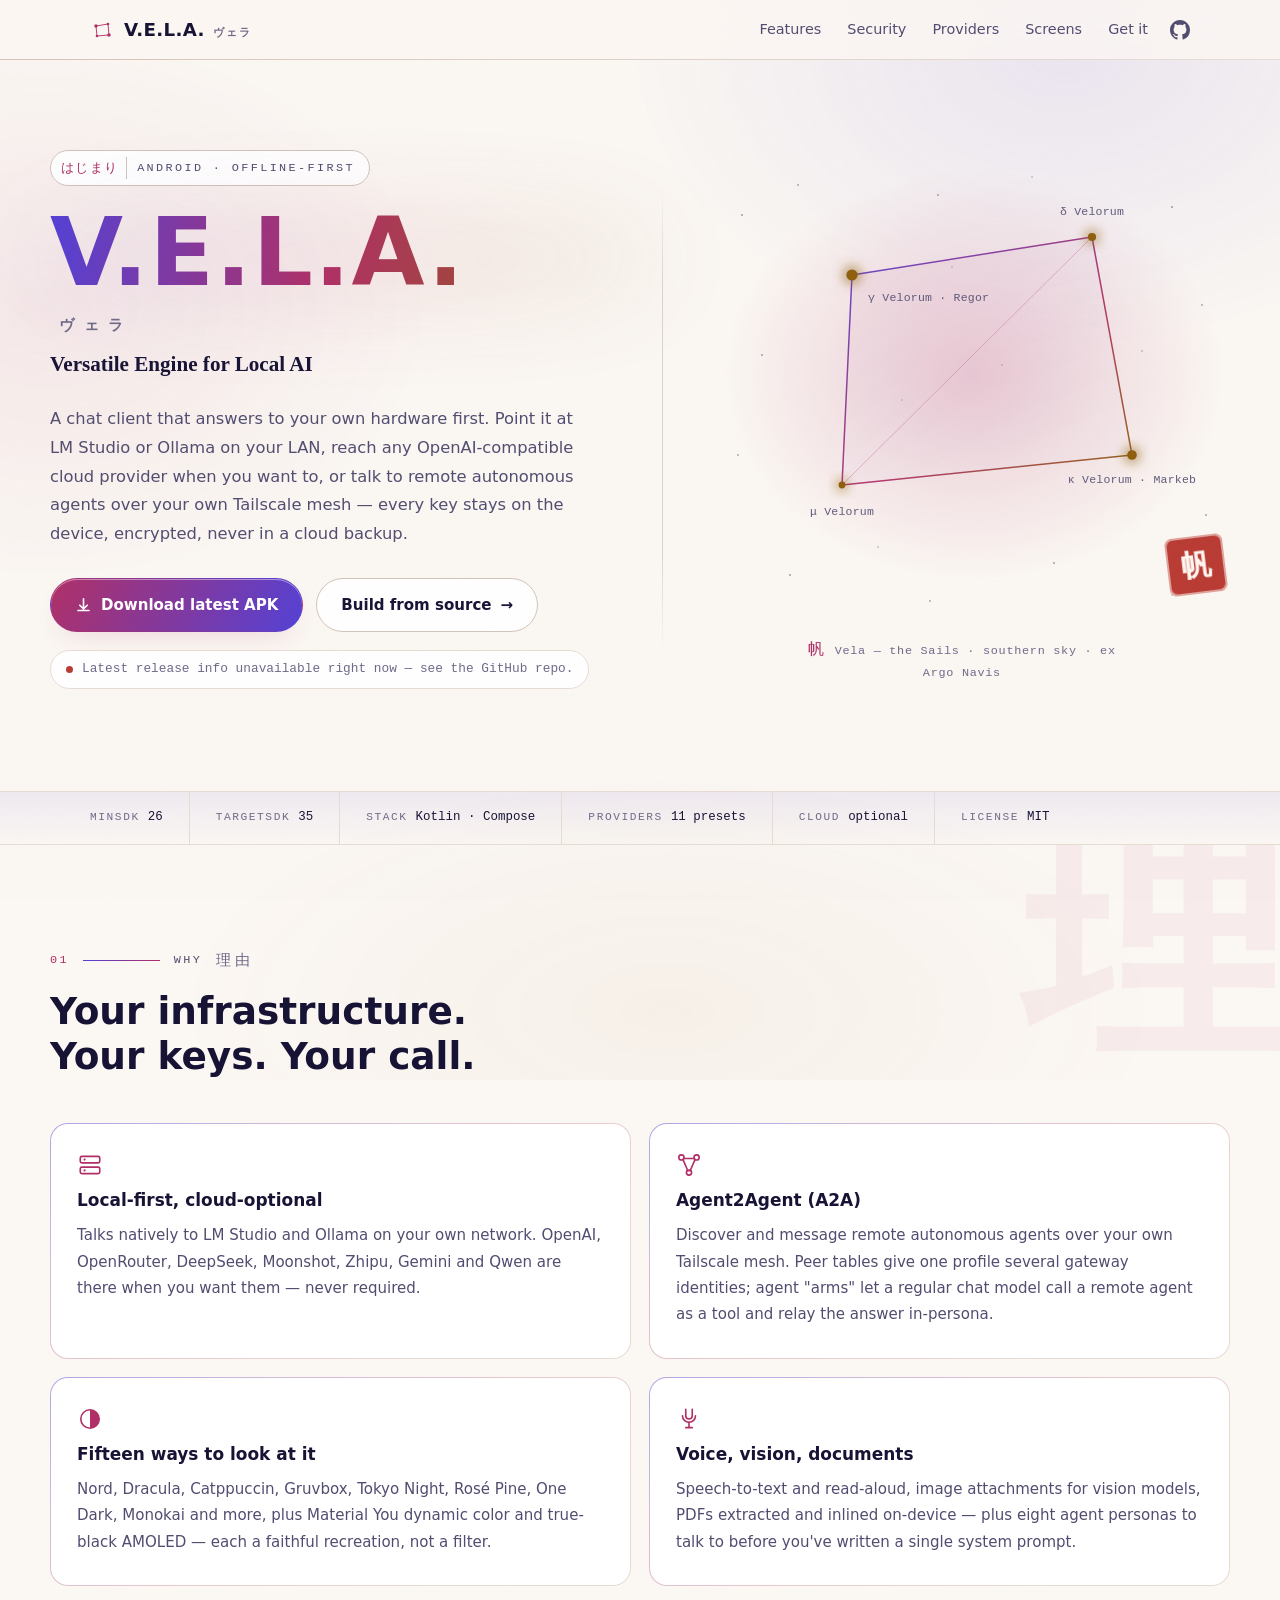
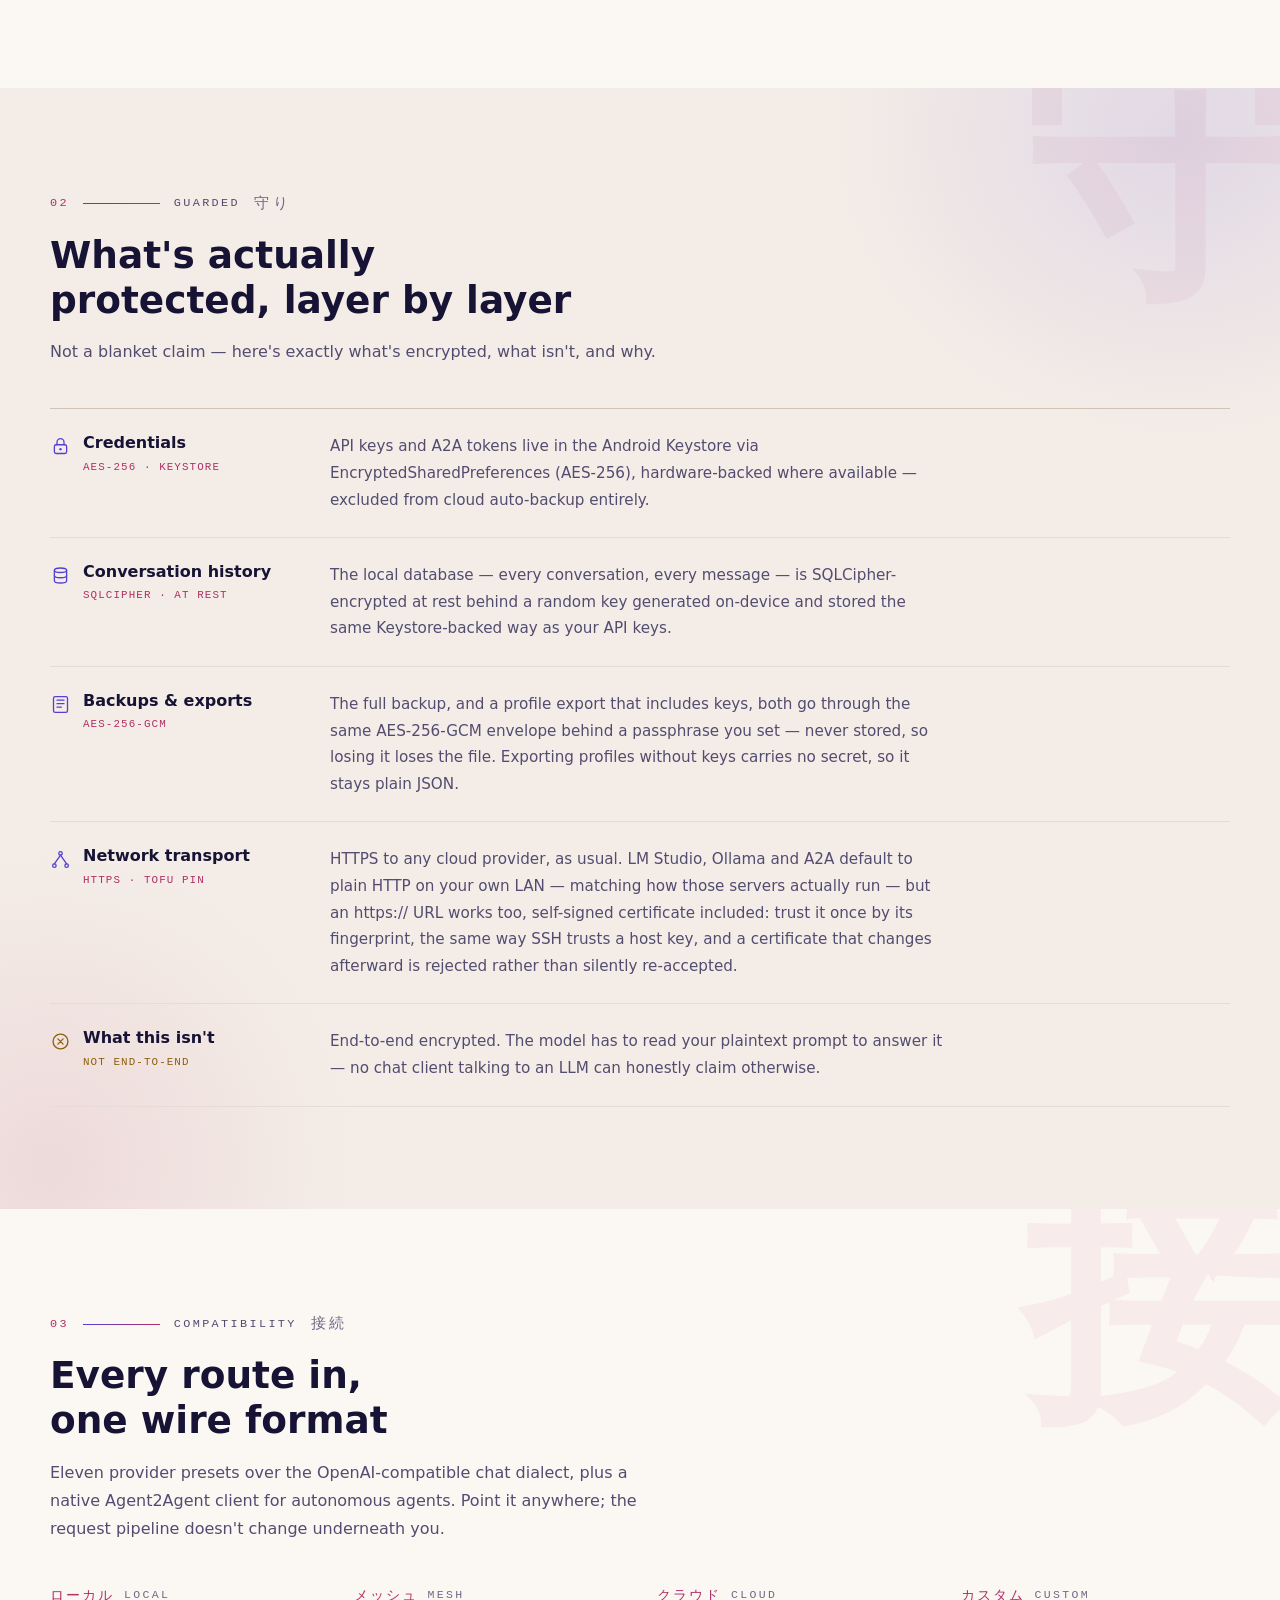
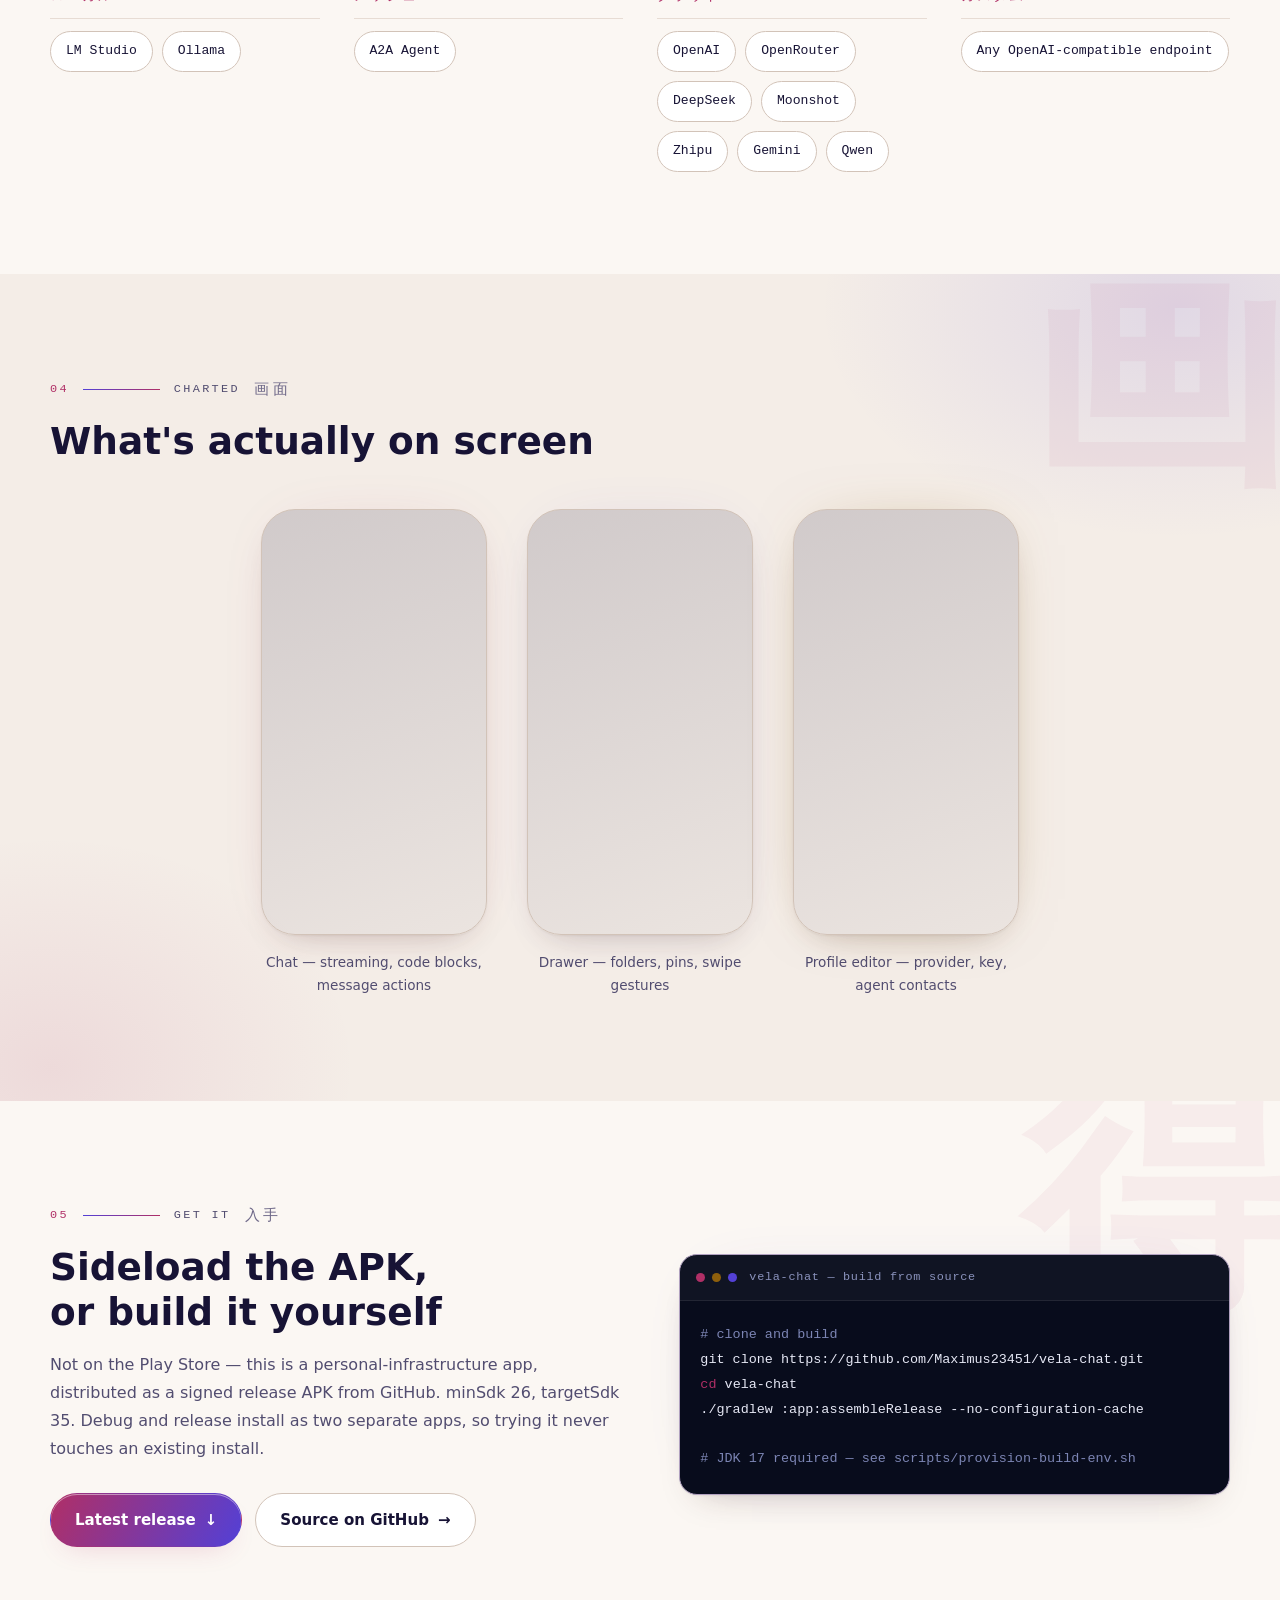
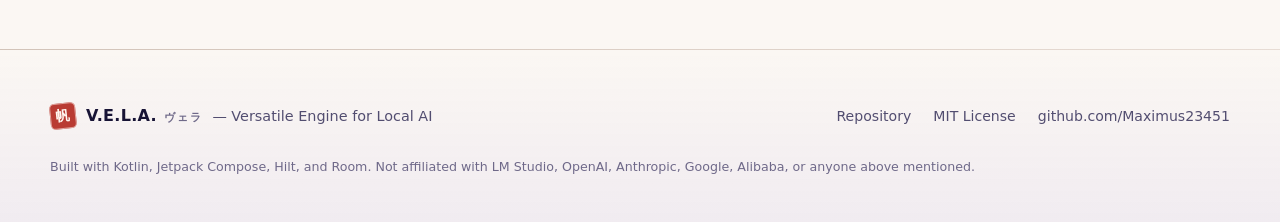
==== commit af0f025f: "Update index.html" ====
--- a/index.html
+++ b/index.html
@@ -433,7 +433,7 @@
       <a href="https://github.com/Maximus23451" target="_blank" rel="noopener noreferrer">github.com/Maximus23451</a>
     </div>
   </div>
-  <p class="footer-fine">Built with Kotlin, Jetpack Compose, Hilt, and Room. Not affiliated with LM Studio, OpenAI, Anthropic, Google, Alibaba, or OpenWebUI.</p>
+  <p class="footer-fine">Built with Kotlin, Jetpack Compose, Hilt, and Room. Not affiliated with LM Studio, OpenAI, Anthropic, Google, Alibaba, or anyone above mentioned.</p>
 </footer>
 
 <script src="js/main.js"></script>
